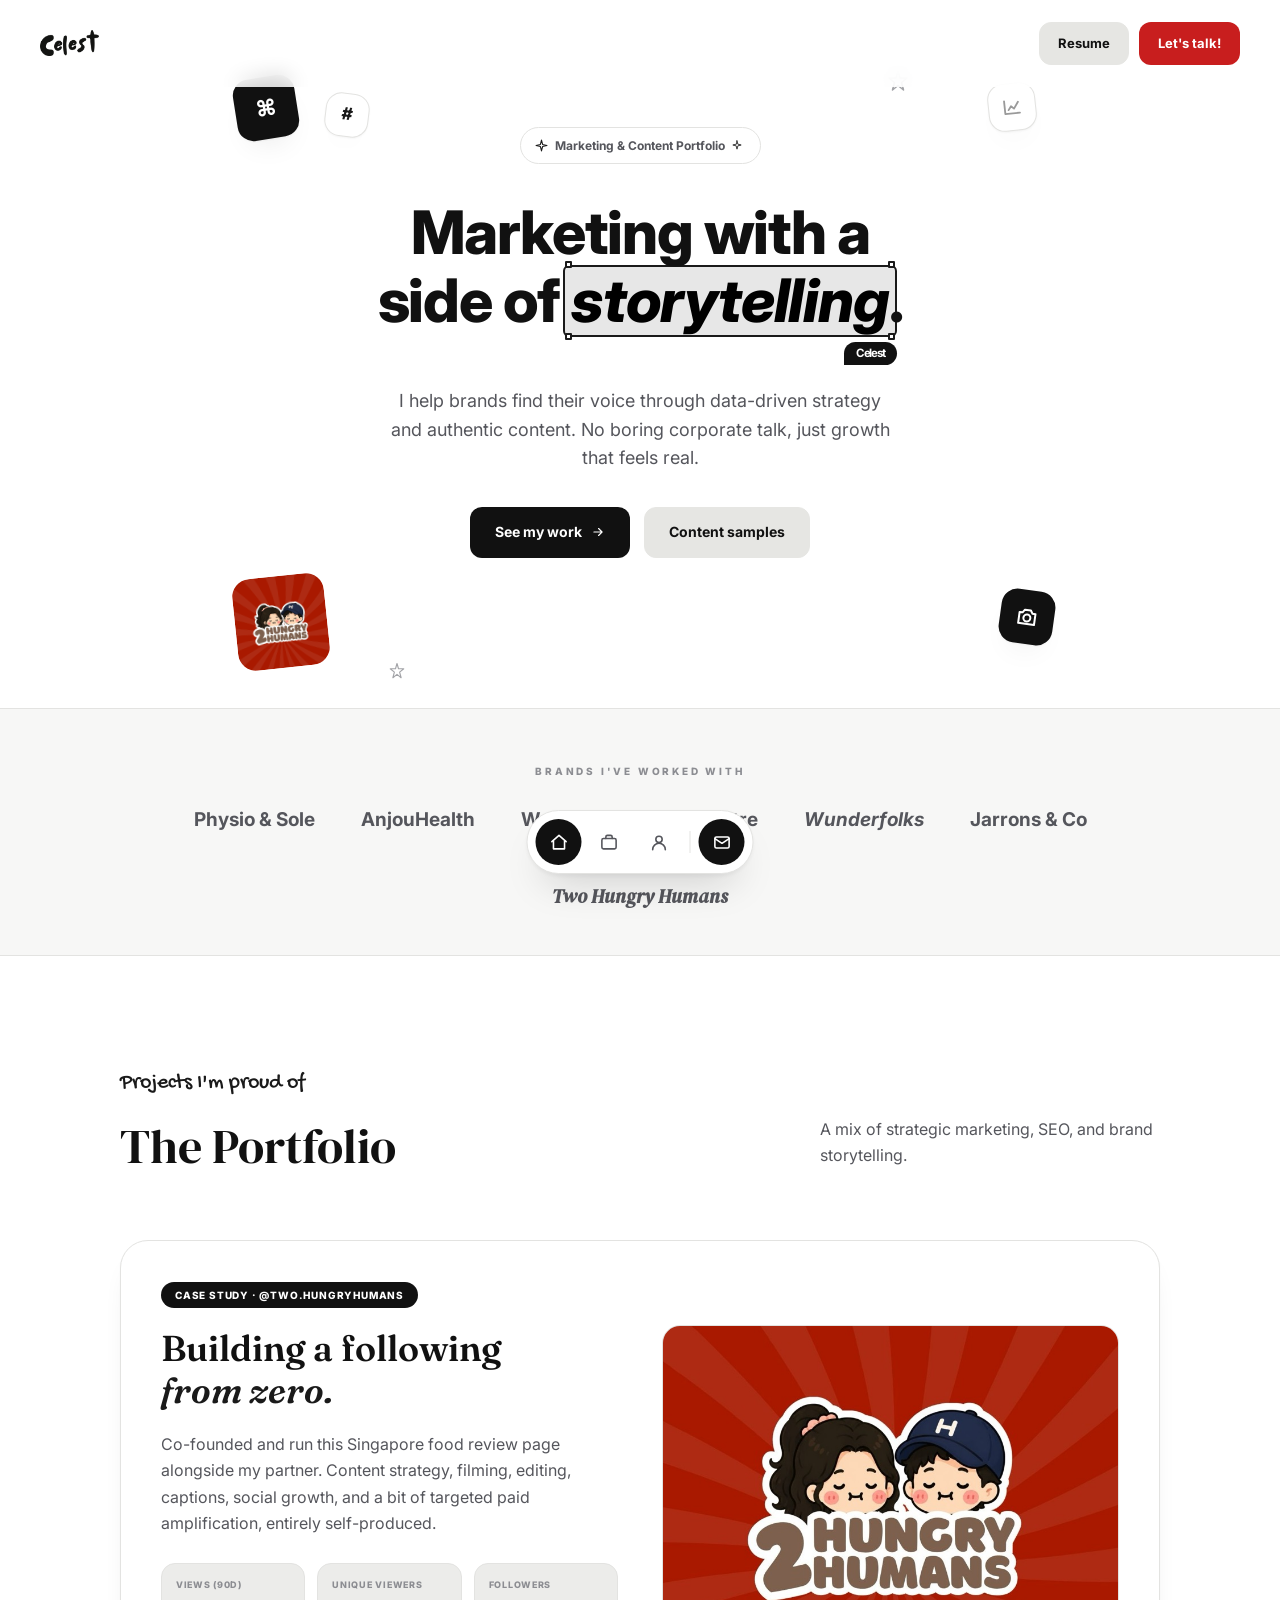
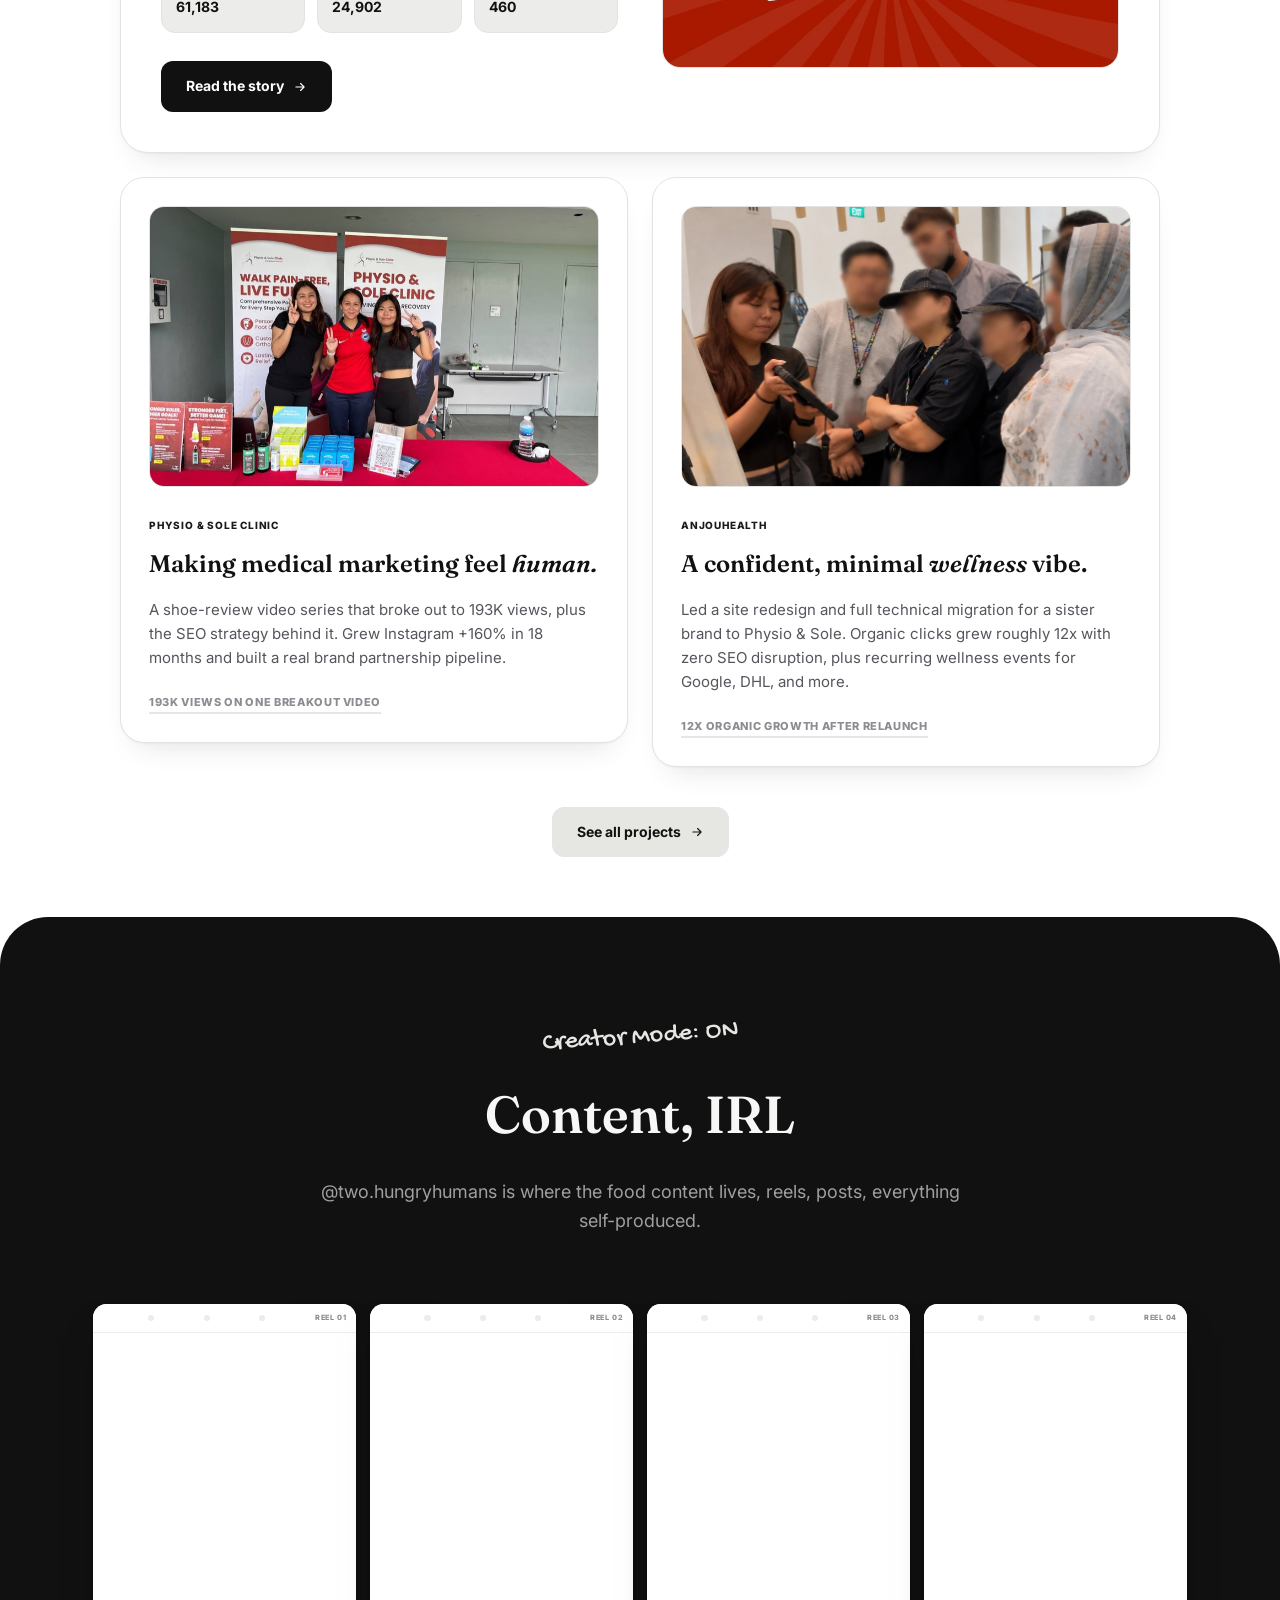
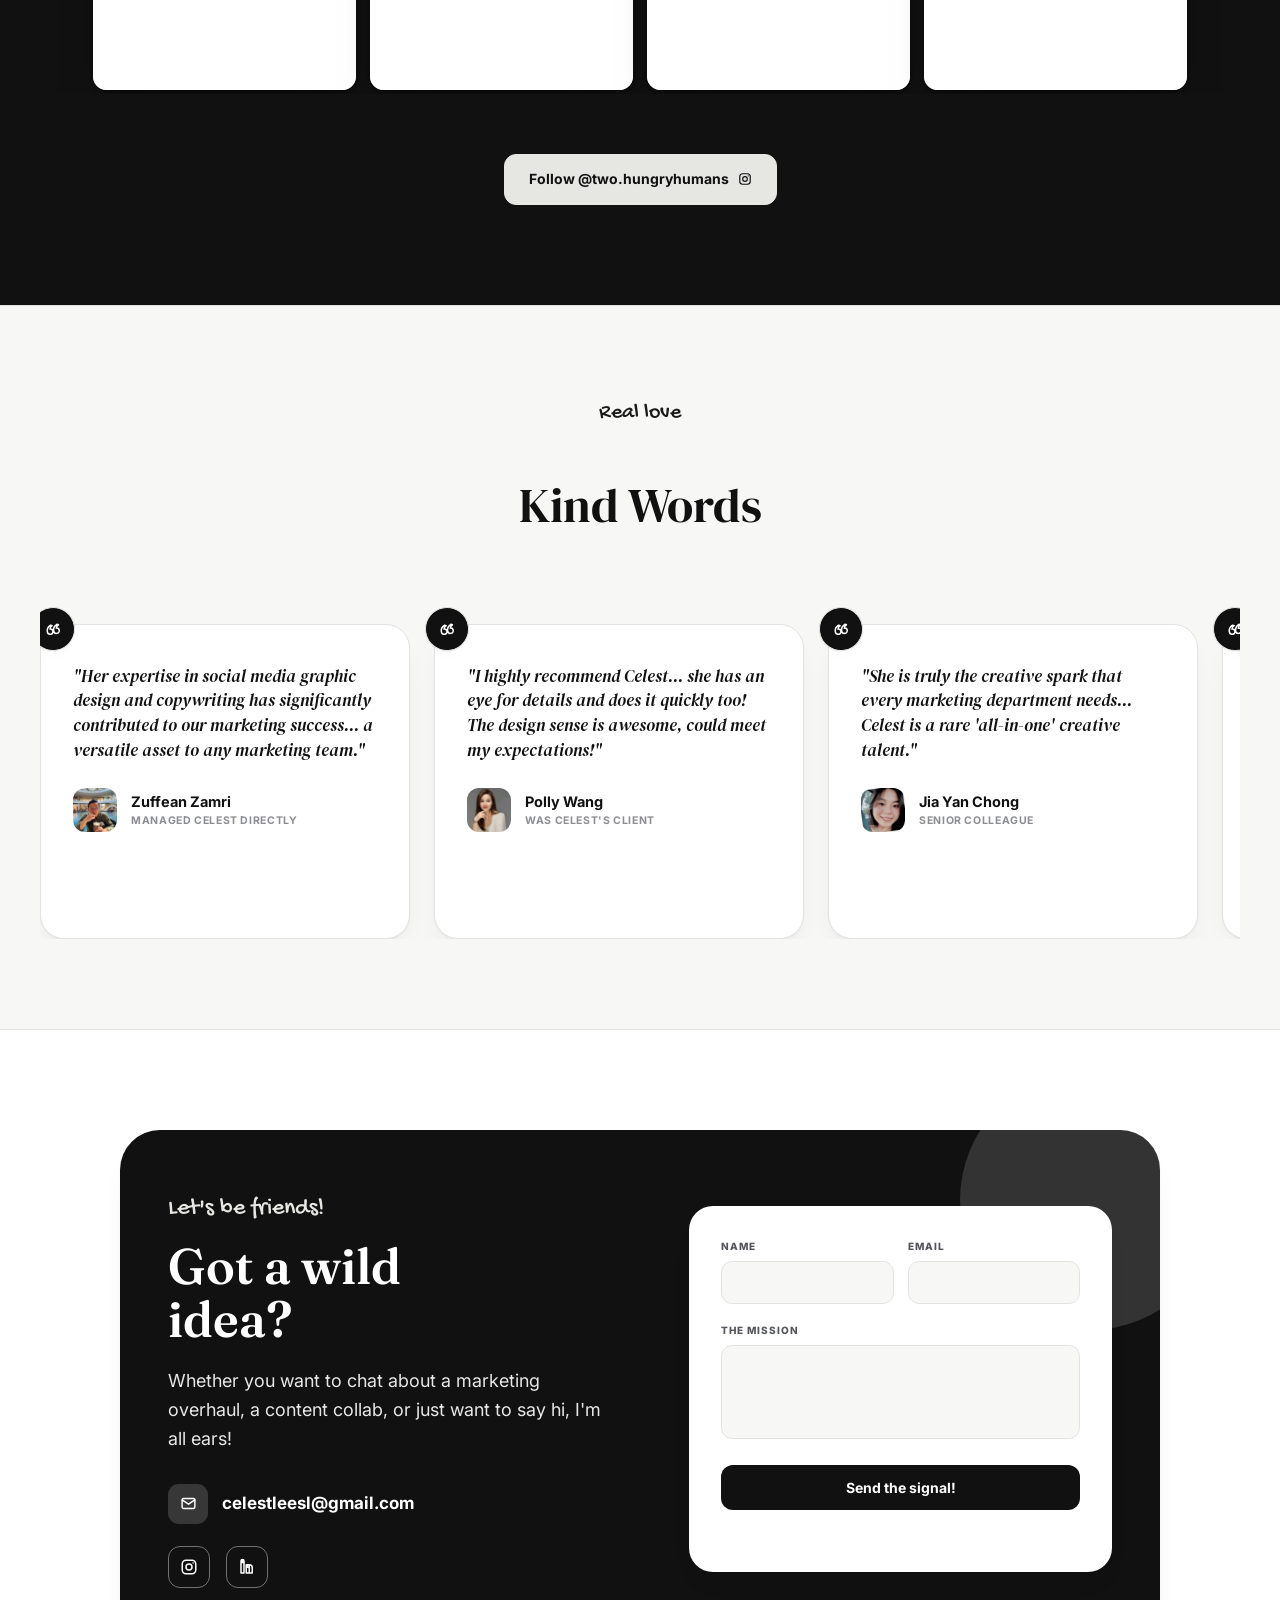
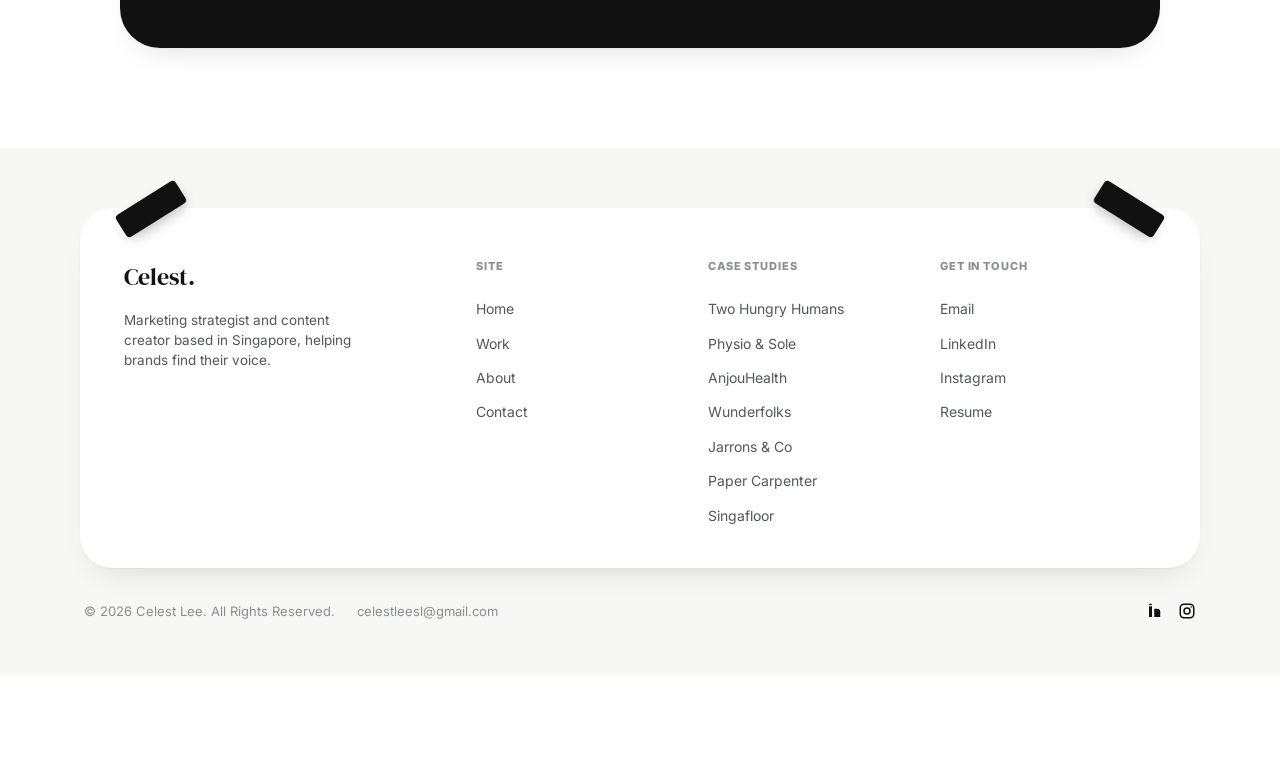
==== dock-draft.html @ 4a0e7757 "Fill out About page: Jarrons & Co + education in the Journey timeline - Added the missing Jarrons & " ====
<!doctype html>
<html lang="en">
<head>
<meta charset="utf-8">
<meta name="viewport" content="width=device-width, initial-scale=1.0">
<title>Celest Lee, Marketing &amp; Content</title>
<meta name="description" content="Celest Lee, marketing strategist and content creator based in Singapore.">
<link rel="preconnect" href="https://fonts.googleapis.com">
<link rel="preconnect" href="https://fonts.gstatic.com" crossorigin>
<link href="https://fonts.googleapis.com/css2?family=Inter:wght@400;500;600;700;800&family=DM+Serif+Display:ital@0;1&family=Fraunces:opsz,wght@9..144,500;9..144,600&family=Gochi+Hand&display=swap" rel="stylesheet">
<style>
  :root {
    --cream: #f7f7f6;
    --paper: #ffffff;
    --card: #ececea;
    --ink: #111111;
    --muted: #55565c;
    --faint: #8c8d92;
    --line: #e3e3e1;
    --clay: #1a1a1a;
    --clay-deep: #000000;
    --sand: #e6e6e3;
    --sage: #9a9a9a;
    --shadow-color: #111111;
    --shadow-soft: 0 1px 2px rgba(17,17,17,.04), 0 16px 32px -18px rgba(17,17,17,.16);
    --shadow-soft-hover: 0 2px 4px rgba(17,17,17,.05), 0 22px 40px -18px rgba(17,17,17,.22);
  }
  * { box-sizing: border-box; }
  html { scroll-behavior: smooth; }
  body {
    margin: 0; background: var(--paper); color: var(--ink);
    font-family: "Inter", ui-sans-serif, system-ui, sans-serif;
    font-size: 16px; line-height: 1.6; -webkit-font-smoothing: antialiased; overflow-x: hidden;
  }
  h1, h2, h3, .editorial { font-family: "DM Serif Display", ui-serif, Georgia, serif; font-weight: 400; margin: 0; text-wrap: balance; }
  .hand { font-family: "Gochi Hand", cursive; }
  a { color: inherit; text-decoration: none; }
  img { max-width: 100%; display: block; }
  section { padding: 0 40px; }
  .wrap { max-width: 1040px; margin: 0 auto; }
  .wrap-wide { max-width: 1450px; }
  .page { display: none; }
  .page.active { display: block; }

  .scribble { position: relative; display: inline-block; }
  .scribble::after {
    content: ''; position: absolute; bottom: -2px; left: 0; width: 100%; height: 7px;
    background-image: url("data:image/svg+xml,%3Csvg xmlns='http://www.w3.org/2000/svg' width='100' height='8' viewBox='0 0 100 8'%3E%3Cpath d='M1 5.5C20 2 40 8 60 4.5C80 1 95 6 99 3' stroke='%23a3735c' stroke-width='2' fill='none' stroke-linecap='round'/%3E%3C/svg%3E");
    background-size: 100% 100%; z-index: -1;
  }
  @keyframes highlight-float {
    0%, 100% { transform: translateY(0) rotate(0deg); }
    50% { transform: translateY(-5px) rotate(-0.8deg); }
  }
  .highlight { position: relative; display: inline-block; color: var(--clay-deep); font-style: italic; animation: highlight-float 3.6s ease-in-out infinite; }
  @media (prefers-reduced-motion: reduce) { .highlight { animation: none; } }
  .highlight::before {
    content: ''; position: absolute; inset: -.03em -.14em; border: 2px solid var(--clay); border-radius: 6px;
    background: color-mix(in srgb, var(--clay) 10%, transparent); z-index: -1;
  }
  .highlight .handle { position: absolute; width: 7px; height: 7px; background: var(--paper); border: 2px solid var(--clay); border-radius: 1px; }
  .highlight .handle.tl { top: -5px; left: -6px; } .highlight .handle.tr { top: -5px; right: -6px; }
  .highlight .handle.bl { bottom: -5px; left: -6px; } .highlight .handle.br { bottom: -5px; right: -6px; }
  .highlight-tag {
    position: absolute; bottom: -30px; right: -8px; background: var(--ink); color: var(--paper);
    font-family: "Inter", sans-serif; font-style: normal; font-size: 11.5px; font-weight: 700;
    padding: 5px 12px; border-radius: 999px 999px 999px 3px; white-space: nowrap;
  }

  @keyframes floaty {
    0%, 100% { transform: translate(0,0) rotate(var(--r,0deg)); }
    50% { transform: translate(0,-9px) rotate(calc(var(--r,0deg) + 2deg)); }
  }
  .floaty { animation: floaty 4s ease-in-out infinite; }
  @media (prefers-reduced-motion: reduce) { .floaty, .marquee-track { animation: none !important; } }

  /* ---------- scroll reveal ---------- */
  .reveal { opacity: 0; transform: translateY(28px); transition: opacity .7s cubic-bezier(.2,.7,.3,1), transform .7s cubic-bezier(.2,.7,.3,1); }
  .reveal.visible { opacity: 1; transform: translateY(0); }
  .reveal-stagger.visible .reveal-child:nth-child(1) { transition-delay: 0s; }
  .reveal-stagger.visible .reveal-child:nth-child(2) { transition-delay: .08s; }
  .reveal-stagger.visible .reveal-child:nth-child(3) { transition-delay: .16s; }
  .reveal-stagger.visible .reveal-child:nth-child(4) { transition-delay: .24s; }
  @media (prefers-reduced-motion: reduce) { .reveal { opacity: 1; transform: none; transition: none; } }

  /* ---------- custom cursor ---------- */
  body {
    cursor: url('data:image/svg+xml;utf8,<svg xmlns="http://www.w3.org/2000/svg" width="30" height="30" viewBox="0 0 30 30"><path d="M6 3 L6 24 L11.5 19 L15 26.5 L18.5 25 L15 17.5 L22 17.5 Z" fill="%23111111" stroke="white" stroke-width="2.5" stroke-linejoin="round"/></svg>') 6 3, auto;
  }
  a, button, .interest-card, input, textarea, .dock-nav a {
    cursor: url('data:image/svg+xml;utf8,<svg xmlns="http://www.w3.org/2000/svg" width="30" height="30" viewBox="0 0 30 30"><circle cx="15" cy="15" r="7" fill="none" stroke="%23111111" stroke-width="2.5"/><circle cx="15" cy="15" r="2" fill="%23111111"/></svg>') 15 15, pointer;
  }

  .pop {
    border: 1px solid var(--line); box-shadow: var(--shadow-soft); background: var(--paper);
    transition: transform .18s ease, box-shadow .18s ease;
  }
  .pop:hover { transform: translateY(-4px); box-shadow: var(--shadow-soft-hover); }

  .btn {
    display: inline-flex; align-items: center; gap: 9px; padding: 13px 24px; border-radius: 12px;
    font-size: 14px; font-weight: 700; letter-spacing: 0; cursor: pointer;
    transition: transform .15s ease, box-shadow .15s ease, background .15s ease, border-color .15s ease;
    font-family: inherit; border: 1px solid transparent;
  }
  .btn-ink { background: var(--ink); color: var(--paper); }
  .btn-ink:hover { background: var(--clay-deep); transform: translateY(-2px); }
  .btn-sand { background: var(--sand); color: var(--ink); border-color: var(--sand); }
  .btn-sand:hover { border-color: var(--clay); transform: translateY(-2px); }
  .btn-red { background: #c81e1e; color: var(--paper); }
  .btn-red:hover { background: #9e1717; transform: translateY(-2px); }

  .icon { width: 1em; height: 1em; stroke: currentColor; fill: none; stroke-width: 2; stroke-linecap: round; stroke-linejoin: round; vertical-align: -0.15em; }

  /* ---------- topbar ---------- */
  .topbar {
    display: flex; align-items: center; justify-content: space-between; padding: 22px 40px;
    position: sticky; top: 0; z-index: 40;
    background: color-mix(in srgb, var(--paper) 82%, transparent); backdrop-filter: blur(10px);
  }
  .topbar-logo-link { display: inline-flex; align-items: center; }
  .topbar-logo img { height: 26px; width: auto; display: block; }
  .topbar-actions { display: flex; align-items: center; gap: 10px; }
  .topbar-actions .btn { padding: 10px 18px; font-size: 13px; }

  /* ---------- floating dock nav ---------- */
  .dock-nav {
    position: fixed; left: 50%; bottom: 26px; transform: translateX(-50%); z-index: 60;
    display: flex; align-items: center; gap: 4px; padding: 8px; border-radius: 999px;
    background: var(--paper); border: 1px solid var(--line); box-shadow: var(--shadow-soft-hover);
  }
  .dock-nav a {
    width: 46px; height: 46px; border-radius: 999px; display: flex; align-items: center; justify-content: center;
    color: var(--muted); transition: all .15s ease; position: relative;
  }
  .dock-nav a svg { width: 19px; height: 19px; }
  .dock-nav a:hover { background: var(--card); color: var(--ink); }
  .dock-nav a.current { background: var(--ink); color: var(--paper); }
  .dock-nav .dock-sep { width: 1px; height: 22px; background: var(--line); margin: 0 4px; flex: none; }
  .dock-msg { border-radius: 999px !important; }
  body { padding-bottom: 96px; }

  @media (max-width: 620px) {
    .topbar { padding: 18px 20px; }
    .dock-nav { bottom: 16px; padding: 6px; }
    .dock-nav a { width: 42px; height: 42px; }
  }

  /* ---------- hero ---------- */
  .hero { padding: 40px 40px 150px; max-width: 900px; margin: 0 auto; position: relative; overflow: visible; text-align: center; }
  .sticker { position: absolute; pointer-events: none; }
  .sticker-tile {
    width: 62px; height: 62px; border-radius: 16px; display: flex; align-items: center; justify-content: center;
    font-family: "Inter", sans-serif; font-weight: 800; font-size: 22px; box-shadow: var(--shadow-soft);
  }
  .sticker-cmd { top: -10px; left: 5%; background: var(--ink); color: var(--paper); transform: rotate(-9deg); }
  .sticker-hash { top: 6px; left: 15%; width: 44px; height: 44px; background: var(--paper); border: 1px solid var(--line); color: var(--clay); font-size: 17px; transform: rotate(7deg); }
  .sticker-mascot { bottom: 40px; left: 5%; width: 92px; transform: rotate(-6deg); filter: drop-shadow(var(--shadow-soft)); }
  .sticker-star { color: var(--faint); opacity: .8; }
  .sticker-star-1 { top: -18px; right: 20%; width: 24px; }
  .sticker-star-2 { bottom: 28px; left: 22%; width: 18px; }
  .sticker-camera { bottom: 64px; right: 4%; width: 54px; height: 54px; background: var(--ink); color: var(--paper); transform: rotate(8deg); }
  .sticker-chart { top: -4px; right: 6%; width: 48px; height: 48px; background: var(--paper); border: 1px solid var(--line); color: var(--sage); transform: rotate(-6deg); }
  @media (max-width: 760px) { .sticker { display: none; } }

  .hero-tag {
    display: inline-flex; align-items: center; gap: 7px; font-size: 12px; font-weight: 700;
    color: var(--muted); border: 1px solid var(--line); background: var(--paper);
    border-radius: 999px; padding: 8px 18px 8px 14px; margin: 0 0 34px; position: relative;
  }
  .hero-tag .spark { color: var(--clay); }
  .hero h1 {
    font-family: "Inter", sans-serif; font-weight: 800; letter-spacing: -0.02em;
    font-size: clamp(36px, 5.6vw, 60px); line-height: 1.14; max-width: 15ch; margin: 0 auto 52px;
  }
  .hero-sub { font-size: 18px; color: var(--muted); max-width: 46ch; margin: 0 auto 34px; }
  .hero-cta { display: flex; gap: 14px; flex-wrap: wrap; justify-content: center; }

  /* ---------- brand band ---------- */
  .brands { padding: 44px 40px; border-top: 1px solid var(--line); border-bottom: 1px solid var(--line); background: var(--cream); }
  .brands-label { text-align: center; font-size: 10px; font-weight: 800; letter-spacing: .28em; text-transform: uppercase; color: var(--faint); margin-bottom: 26px; }
  .brands-row { display: flex; flex-wrap: wrap; justify-content: center; gap: 46px; font-size: 19px; font-weight: 700; color: var(--muted); }

  /* ---------- section headers ---------- */
  .sec-head { display: flex; justify-content: space-between; align-items: flex-end; gap: 30px; flex-wrap: wrap; margin-bottom: 56px; }
  .sec-head.center { justify-content: center; text-align: center; flex-direction: column; align-items: center; }
  .sec-eyebrow { color: var(--clay); font-size: 22px; margin-bottom: 6px; }
  .sec-title { font-size: clamp(32px, 4.4vw, 48px); }
  .sec-note { color: var(--muted); font-size: 16px; max-width: 34ch; }

  /* ---------- work ---------- */
  .work { padding-top: 100px; padding-bottom: 100px; }
  .case-grid { display: grid; grid-template-columns: repeat(2, 1fr); gap: 24px; }
  .case-grid.four { grid-template-columns: repeat(2, 1fr); }
  .case-feature { grid-column: 1 / -1; border-radius: 28px; padding: 40px; }
  .case-feature-grid { display: grid; grid-template-columns: 1fr 1fr; gap: 44px; align-items: center; }
  .case-tag { display: inline-block; padding: 5px 14px; background: var(--ink); color: var(--paper); border-radius: 999px; font-size: 10px; font-weight: 800; text-transform: uppercase; letter-spacing: .08em; margin-bottom: 20px; }
  .case-feature h3 { font-size: clamp(26px, 3.2vw, 36px); margin-bottom: 20px; line-height: 1.15; font-family: "Fraunces", serif; font-weight: 600; }
  .case-feature p { color: var(--muted); font-size: 16px; line-height: 1.65; margin-bottom: 26px; }
  .stat-row { display: grid; grid-template-columns: repeat(3,1fr); gap: 12px; margin-bottom: 28px; }
  .stat { border: 1px solid var(--line); border-radius: 14px; padding: 14px; background: var(--card); }
  .stat-label { font-size: 9px; font-weight: 800; text-transform: uppercase; letter-spacing: .08em; color: var(--faint); margin-bottom: 4px; }
  .stat-value { font-size: 14px; font-weight: 700; }
  .case-media {
    aspect-ratio: 4/3; border-radius: 18px; border: 1px solid var(--line); overflow: hidden;
    display: flex; align-items: center; justify-content: center; text-align: center;
  }
  .case-media img { width: 100%; height: 100%; object-fit: cover; }
  .case-media.tinted { padding: 20px; background: linear-gradient(135deg, #2a2a2a, #050505); }
  .case-media.tinted span { color: rgba(255,255,255,.92); font-family: "DM Serif Display", serif; font-style: italic; font-size: 26px; }
  .case-card { border-radius: 24px; padding: 28px; }
  .case-media-sm { aspect-ratio: 16/10; border-radius: 15px; border: 1px solid var(--line); overflow: hidden; margin-bottom: 24px; display: flex; align-items: center; justify-content: center; text-align: center; }
  .case-media-sm img { width: 100%; height: 100%; object-fit: cover; }
  .case-media-sm.tinted { padding: 16px; }
  .case-media-sm.tinted span { color: rgba(255,255,255,.92); font-family: "DM Serif Display", serif; font-style: italic; font-size: 21px; }
  .m-sage { background: linear-gradient(135deg, #6b6c6e, #3a3a3c); }
  .m-sand { background: linear-gradient(135deg, #2a2a2a, #050505); }
  .case-card .case-tag { background: none; color: var(--clay); border: none; padding: 0; margin-bottom: 12px; }
  .case-card h3 { font-size: 24px; margin-bottom: 14px; font-family: "Fraunces", serif; font-weight: 600; }
  .case-card p { color: var(--muted); font-size: 15px; line-height: 1.6; margin-bottom: 18px; }
  .case-status { font-size: 11px; font-weight: 800; text-transform: uppercase; letter-spacing: .06em; color: var(--faint); border-bottom: 2px solid var(--sand); padding-bottom: 3px; }
  .case-card-link { display: block; }
  @media (max-width: 860px) { .case-grid, .case-grid.four, .case-feature-grid { grid-template-columns: 1fr; } .case-media { order: -1; } }

  /* ---------- case detail page ---------- */
  .case-detail { padding-top: 56px; padding-bottom: 60px; }
  .back-link { display: inline-flex; align-items: center; gap: 8px; font-size: 12px; font-weight: 800; text-transform: uppercase; letter-spacing: .08em; color: var(--muted); margin-bottom: 36px; }
  .back-link:hover { color: var(--clay); }
  .case-detail-hero { aspect-ratio: 21/9; border-radius: 24px; border: 1px solid var(--line); overflow: hidden; margin-bottom: 40px; box-shadow: var(--shadow-soft); }
  .case-detail-hero img { width: 100%; height: 100%; object-fit: cover; }
  .case-detail-hero.tinted { display: flex; align-items: center; justify-content: center; }
  .case-detail-hero.tinted span { color: rgba(255,255,255,.92); font-family: "DM Serif Display", serif; font-style: italic; font-size: 34px; }
  .case-detail h1 { font-family: "Fraunces", serif; font-weight: 600; font-size: clamp(30px, 4.6vw, 46px); margin-bottom: 0; max-width: 20ch; }
  .case-meta-row { display: flex; align-items: center; gap: 14px; flex-wrap: wrap; margin-bottom: 18px; }
  .case-status-pill {
    display: inline-flex; align-items: center; gap: 6px; font-size: 10.5px; font-weight: 800; text-transform: uppercase;
    letter-spacing: .06em; color: var(--faint); border: 1px solid var(--line); border-radius: 999px; padding: 5px 12px 5px 10px;
  }
  .case-status-pill .dot { width: 6px; height: 6px; border-radius: 50%; background: var(--faint); flex: none; }
  .case-status-pill.live .dot { background: #4caf6a; }
  .case-detail-layout { display: grid; grid-template-columns: 1fr 260px; gap: 64px; align-items: start; margin-top: 36px; }
  .case-detail-body { max-width: 68ch; color: var(--muted); font-size: 17px; line-height: 1.7; }
  .case-detail-body p { margin: 0 0 18px; }
  .case-detail-body ul { margin: 0 0 18px; padding-left: 22px; }
  .case-detail-body li { margin-bottom: 10px; }
  .case-section-title { font-family: "Fraunces", serif; font-weight: 600; color: var(--ink); font-size: clamp(19px, 2.2vw, 23px); margin: 42px 0 14px; }
  .case-section-title:first-child { margin-top: 0; }
  .case-proof-box { background: var(--card); border-radius: 20px; padding: 28px 28px 6px; margin: 8px 0 32px; }
  .case-proof-box .case-section-title { margin-top: 0; }
  .case-proof-box .stat { background: var(--paper); }
  .chart-block { margin: 22px 0 30px; }
  .chart-title { font-size: 11px; font-weight: 800; text-transform: uppercase; letter-spacing: .07em; color: var(--faint); margin-bottom: 16px; }
  .chart-bars { display: flex; flex-direction: column; gap: 13px; }
  .chart-bar-row { display: grid; grid-template-columns: 84px 1fr 48px; align-items: center; gap: 12px; }
  .chart-bar-label { font-size: 13px; font-weight: 700; color: var(--ink); }
  .chart-bar-track { height: 10px; border-radius: 999px; background: var(--card); overflow: hidden; }
  .chart-bar-fill { height: 100%; width: 0%; border-radius: 999px; background: var(--clay); transition: width 1s cubic-bezier(.2,.7,.3,1); }
  .chart-bar-fill.alt { background: var(--sage); }
  .chart-bar-value { font-size: 12.5px; font-weight: 700; color: var(--muted); text-align: right; font-variant-numeric: tabular-nums; }
  .case-sidebar { display: flex; flex-direction: column; gap: 26px; position: sticky; top: 100px; }
  .case-sidebar-block { border-top: 1px solid var(--line); padding-top: 16px; }
  .case-sidebar-label { font-size: 10px; font-weight: 800; text-transform: uppercase; letter-spacing: .08em; color: var(--faint); margin-bottom: 12px; }
  .case-sidebar-value { font-size: 14.5px; font-weight: 700; }
  .case-role-tags { display: flex; flex-wrap: wrap; gap: 8px; }
  .case-role-tag { border: 1px solid var(--line); border-radius: 999px; padding: 6px 13px; font-size: 12px; font-weight: 700; }
  .case-next {
    border-top: 1px solid var(--line); margin-top: 70px; padding-top: 34px; display: flex; align-items: center;
    justify-content: space-between; gap: 20px; flex-wrap: wrap;
  }
  .case-next-label { font-size: 11px; font-weight: 800; text-transform: uppercase; letter-spacing: .08em; color: var(--faint); margin-bottom: 8px; }
  .case-next-title { font-family: "Fraunces", serif; font-weight: 600; font-size: clamp(22px, 3vw, 30px); }
  .case-next-link { display: flex; align-items: center; gap: 18px; }
  .case-next-arrow {
    width: 48px; height: 48px; border-radius: 50%; border: 1px solid var(--line); display: flex; align-items: center;
    justify-content: center; flex: none; transition: all .15s ease;
  }
  .case-next-link:hover .case-next-arrow { background: var(--ink); color: var(--paper); border-color: var(--ink); }
  @media (max-width: 820px) { .case-detail-layout { grid-template-columns: 1fr; gap: 34px; } .case-sidebar { position: static; flex-direction: row; flex-wrap: wrap; } .case-sidebar-block { flex: 1 1 200px; } }
  .case-gallery-label { font-size: 10px; font-weight: 800; text-transform: uppercase; letter-spacing: .08em; color: var(--faint); margin: 56px 0 20px; }
  .case-gallery { display: grid; grid-template-columns: repeat(3, 1fr); gap: 16px; }
  .case-gallery-item { aspect-ratio: 1; border-radius: 16px; overflow: hidden; border: 1px solid var(--line); }
  .case-gallery-item img { width: 100%; height: 100%; object-fit: cover; transition: transform .4s ease; }
  .case-gallery-item:hover img { transform: scale(1.04); }
  @media (max-width: 620px) { .case-gallery { grid-template-columns: repeat(2, 1fr); } }

  /* ---------- editorial case-study template v2 ---------- */
  .case-meta-strip { display: grid; grid-template-columns: 1.3fr 1fr 1fr; gap: 40px; padding: 30px 0; border-top: 1px solid var(--line); border-bottom: 1px solid var(--line); margin: 44px 0 60px; }
  .case-meta-strip .case-vision-label { font-size: 10px; font-weight: 800; text-transform: uppercase; letter-spacing: .08em; color: var(--faint); margin-bottom: 10px; }
  .case-vision-text { font-size: 15px; color: var(--ink); line-height: 1.5; font-weight: 500; }
  .case-h1-v2 { font-family: "Fraunces", serif; font-weight: 500; font-size: clamp(44px, 6.6vw, 78px); line-height: 1.04; margin: 0; }
  .case-h1-v2 em { font-style: italic; color: var(--clay); font-weight: 400; display: block; }
  .case-pullquote { font-family: "Fraunces", serif; font-style: italic; font-weight: 500; font-size: clamp(21px, 2.4vw, 27px); line-height: 1.4; color: var(--ink); margin: 0 0 22px; max-width: 32ch; }

  .case-band { border-radius: 36px; padding: 60px 50px; margin: 50px 0; }
  .case-band.dark { background: var(--ink); color: var(--cream); }
  .case-band.light { background: var(--cream); }
  .case-band-eyebrow { font-size: 10.5px; font-weight: 800; text-transform: uppercase; letter-spacing: .1em; color: var(--faint); margin-bottom: 16px; }
  .case-band.dark .case-band-eyebrow { color: color-mix(in srgb, var(--cream) 55%, transparent); }
  .case-band-title { font-family: "Fraunces", serif; font-weight: 500; font-size: clamp(30px, 4vw, 44px); margin-bottom: 18px; max-width: 15ch; line-height: 1.1; }
  .case-band-body { font-size: 15.5px; line-height: 1.65; color: var(--muted); max-width: 46ch; }
  .case-band.dark .case-band-body { color: color-mix(in srgb, var(--cream) 68%, transparent); }
  .case-band-grid { display: grid; grid-template-columns: 1fr 1fr; gap: 46px; align-items: center; }
  @media (max-width: 820px) { .case-band { padding: 44px 28px; } .case-band-grid { grid-template-columns: 1fr; } }

  .case-challenge-list { display: flex; flex-direction: column; gap: 12px; }
  .case-challenge-item { display: flex; align-items: center; gap: 16px; background: rgba(255,255,255,.06); border-radius: 16px; padding: 16px 20px; }
  .case-band.light .case-challenge-item { background: var(--paper); border: 1px solid var(--line); }
  .case-challenge-num {
    width: 30px; height: 30px; border-radius: 50%; background: rgba(255,255,255,.12); display: flex; align-items: center;
    justify-content: center; font-family: "Fraunces", serif; font-style: italic; font-size: 14px; flex: none;
  }
  .case-band.light .case-challenge-num { background: var(--card); color: var(--ink); }
  .case-challenge-text { font-size: 14px; font-weight: 600; }

  .case-impact-numbers { display: flex; gap: 44px; flex-wrap: wrap; margin: 22px 0 34px; }
  .case-impact-value { font-family: "Fraunces", serif; font-weight: 600; font-size: clamp(34px, 4.6vw, 50px); line-height: 1; color: var(--ink); }
  .case-impact-label { font-size: 10.5px; font-weight: 800; text-transform: uppercase; letter-spacing: .07em; color: var(--faint); margin-top: 8px; }

  .case-pillars-grid { display: grid; grid-template-columns: repeat(3, 1fr); gap: 26px; margin-top: 8px; }
  .case-pillar { border-top: 2px solid var(--ink); padding-top: 16px; }
  .case-pillar-title { font-family: "Fraunces", serif; font-size: 19px; margin-bottom: 8px; font-weight: 500; }
  .case-pillar-desc { font-size: 14px; color: var(--muted); line-height: 1.6; margin: 0; }
  @media (max-width: 760px) { .case-pillars-grid { grid-template-columns: 1fr; } }

  .case-closing { text-align: center; padding: 70px 20px; border-top: 1px solid var(--line); margin-top: 20px; }
  .case-closing-title { font-family: "Fraunces", serif; font-style: italic; font-weight: 500; font-size: clamp(30px, 4.6vw, 46px); margin-bottom: 30px; }
  .case-closing .btn { display: inline-flex; }

  /* ---------- content band ---------- */
  .content-band { background: var(--ink); color: var(--cream); border-radius: 48px 48px 0 0; margin-top: -40px; position: relative; z-index: 2; padding-top: 100px; padding-bottom: 100px; }
  .content-band .sec-eyebrow { color: var(--sand); }
  .content-head { text-align: center; max-width: 640px; margin: 0 auto 64px; }
  .content-head h2 { font-size: clamp(34px, 5vw, 52px); font-family: "Fraunces", serif; font-weight: 600; margin-bottom: 22px; }
  .content-head p { color: color-mix(in srgb, var(--cream) 62%, transparent); font-size: 18px; }
  .reel-grid { display: flex; flex-wrap: nowrap; justify-content: center; gap: 14px; max-width: 1200px; margin: 0 auto; overflow-x: auto; padding: 4px; }
  .reel-card {
    width: 346px; flex: 0 0 346px; background: #e7e7e4; border-radius: 18px; overflow: hidden;
    box-shadow: 0 2px 4px rgba(0,0,0,.3), 0 24px 44px -20px rgba(0,0,0,.6);
    zoom: 0.76;
  }
  .reel-chrome {
    display: flex; align-items: center; gap: 6px; padding: 11px 13px; background: #ffffff; border-bottom: 1px solid #ececea;
  }
  .reel-chrome .dot { width: 8px; height: 8px; border-radius: 50%; background: #ececea; }
  .reel-chrome span {
    margin-left: auto; font-size: 9.5px; font-weight: 800; text-transform: uppercase; letter-spacing: .08em; color: #8c8d92;
  }
  @media (max-width: 860px) { .reel-grid { flex-wrap: wrap; overflow-x: visible; } .reel-card { width: 100%; max-width: 356px; flex: 0 1 356px; } }
  .reel-embed { width: 100%; min-height: 470px; background: #ffffff; padding: 10px; }
  .reel-embed iframe, .reel-embed .instagram-media { border-radius: 10px !important; margin: 0 auto !important; border: none !important; overflow: hidden; }
  .content-cta { text-align: center; margin-top: 60px; }

  /* ---------- about hero ---------- */
  .about-page { padding-top: 90px; padding-bottom: 100px; }
  .about-hero { margin-bottom: 90px; }
  .about-hero-grid { display: grid; grid-template-columns: 1.05fr .95fr; gap: 60px; align-items: center; }
  .about-hero-copy { position: relative; }
  .about-hero-arc { position: absolute; top: -34px; left: -8px; width: 60px; height: 60px; }
  .about-hero-title { font-family: "Fraunces", serif; font-weight: 700; font-size: clamp(38px, 5vw, 58px); line-height: 1.08; letter-spacing: -0.01em; margin: 0 0 22px; }
  .about-hero-title em { display: block; font-style: italic; font-weight: 500; }
  .about-hero-sub { font-size: 17px; color: var(--muted); line-height: 1.65; max-width: 44ch; margin: 0 0 26px; }
  .about-hero-tag { display: inline-flex; align-items: center; gap: 8px; font-family: "Gochi Hand", cursive; font-size: 19px; color: var(--faint); padding-bottom: 8px; border-bottom: 1px dashed var(--line); }
  .about-hero-photo-wrap { position: relative; width: 100%; max-width: 360px; margin: 0 auto; aspect-ratio: 4 / 4.7; }
  .about-hero-photo-card { position: absolute; inset: 0; border-radius: 28px; border: 1px solid var(--line); box-shadow: var(--shadow-soft); overflow: hidden; }
  .about-hero-photo-card.back { background: var(--card); transform: rotate(6deg); z-index: 1; }
  .about-hero-photo-card.front { transform: rotate(-3deg); z-index: 2; background: var(--paper); }
  .about-hero-photo-card.front img { width: 100%; height: 100%; object-fit: cover; display: block; }
  @media (max-width: 820px) {
    .about-hero-grid { grid-template-columns: 1fr; text-align: center; }
    .about-hero-copy { order: 2; }
    .about-hero-photo-wrap { order: 1; max-width: 260px; margin-bottom: 20px; }
    .about-hero-sub { margin-left: auto; margin-right: auto; }
    .about-hero-arc { display: none; }
  }

  /* ---------- timeline ---------- */
  .about-block + .about-block { margin-top: 100px; }
  .timeline { max-width: 860px; margin: 0 auto; position: relative; }
  .timeline::before { content: ''; position: absolute; left: 50%; top: 0; bottom: 0; width: 1px; background: var(--line); transform: translateX(-50%); }
  .t-row { display: grid; grid-template-columns: 1fr 1fr; gap: 50px; position: relative; padding-bottom: 56px; }
  .t-row:last-child { padding-bottom: 0; }
  .t-dot { position: absolute; left: 50%; top: 4px; width: 13px; height: 13px; border-radius: 50%; background: var(--ink); border: 3px solid var(--paper); transform: translateX(-50%); }
  .t-label { text-align: right; padding-top: 4px; }
  .t-row:nth-child(even) .t-label { order: 2; text-align: left; }
  .t-row:nth-child(even) .t-card { order: 1; }
  .t-date { font-size: 11px; font-weight: 800; text-transform: uppercase; letter-spacing: .1em; color: var(--clay); margin-bottom: 6px; }
  .t-label h3 { font-size: 22px; font-family: "Fraunces", serif; font-weight: 600; }
  .t-card { border-radius: 18px; padding: 24px; }
  .t-card h4 { font-family: "Inter", sans-serif; font-size: 16px; font-weight: 700; margin-bottom: 10px; }
  .t-card p { color: var(--muted); font-size: 14.5px; line-height: 1.6; margin: 0; }
  @media (max-width: 760px) {
    .timeline::before { left: 7px; }
    .t-row, .t-row:nth-child(even) { grid-template-columns: 1fr; gap: 12px; padding-left: 28px; }
    .t-row:nth-child(even) .t-label, .t-row:nth-child(even) .t-card { order: initial; text-align: left; }
    .t-label { text-align: left; }
    .t-dot { left: 7px; top: 4px; }
  }

  /* ---------- education ---------- */
  .edu-grid { max-width: 780px; margin: 0 auto; display: flex; flex-direction: column; gap: 16px; }
  .edu-card { border-radius: 18px; padding: 22px 26px; display: flex; gap: 20px; align-items: flex-start; }
  .edu-badge { width: 44px; height: 44px; border-radius: 12px; background: var(--sand); flex: none; display: flex; align-items: center; justify-content: center; }
  .edu-school { font-size: 16.5px; font-weight: 700; margin-bottom: 3px; }
  .edu-course { color: var(--clay); font-size: 13px; font-weight: 700; margin-bottom: 6px; }
  .edu-meta { font-size: 12.5px; color: var(--faint); font-weight: 600; text-transform: uppercase; letter-spacing: .04em; }
  .edu-desc { font-size: 14px; color: var(--muted); line-height: 1.5; margin-top: 10px; }

  /* ---------- skills ---------- */
  .skills-wrap { max-width: 780px; margin: 0 auto; display: flex; flex-direction: column; gap: 26px; }
  .skill-cat { display: flex; align-items: center; gap: 9px; font-size: 13px; font-weight: 800; text-transform: uppercase; letter-spacing: .05em; margin-bottom: 12px; }
  .skill-dot { width: 10px; height: 10px; border-radius: 50%; }
  .skill-tags { display: flex; flex-wrap: wrap; gap: 9px; }
  .skill-tag { border: 1px solid var(--line); border-radius: 999px; padding: 8px 16px; font-size: 13px; font-weight: 700; background: var(--paper); }

  /* ---------- interests ---------- */
  .interests-grid { display: grid; grid-template-columns: repeat(3, 1fr); gap: 22px; max-width: 780px; margin: 0 auto; }
  .interest-card { perspective: 1200px; aspect-ratio: 1; cursor: pointer; }
  .interest-inner { position: relative; width: 100%; height: 100%; transition: transform .5s cubic-bezier(.2,.8,.3,1); transform-style: preserve-3d; }
  .interest-card.flipped .interest-inner { transform: rotateY(180deg); }
  .interest-face { position: absolute; inset: 0; backface-visibility: hidden; border-radius: 22px; border: 1px solid var(--line); display: flex; flex-direction: column; align-items: center; justify-content: center; gap: 12px; padding: 18px; text-align: center; box-shadow: var(--shadow-soft); }
  .interest-front { background: var(--paper); }
  .interest-front .emoji { font-size: 40px; }
  .interest-front span { font-weight: 800; font-size: 14px; text-transform: uppercase; letter-spacing: .05em; }
  .interest-back { background: var(--ink); color: var(--paper); border-color: var(--ink); transform: rotateY(180deg); font-family: "DM Serif Display", serif; font-style: italic; font-size: 16px; line-height: 1.4; }
  .interests-hint { text-align: center; font-size: 12px; color: var(--faint); margin-top: 24px; font-weight: 600; text-transform: uppercase; letter-spacing: .06em; }
  .about-photo-wrap { display: flex; justify-content: center; margin: 6px 0 56px; }
  .about-photo { width: 136px; height: 136px; border-radius: 50%; overflow: hidden; border: 1px solid var(--line); box-shadow: var(--shadow-soft); }
  .about-photo img { width: 100%; height: 100%; object-fit: cover; }
  @media (max-width: 620px) { .interests-grid { grid-template-columns: 1fr; max-width: 300px; } }

  /* ---------- testimonials marquee ---------- */
  .quotes { padding-top: 90px; padding-bottom: 90px; background: var(--cream); border-top: 1px solid var(--line); border-bottom: 1px solid var(--line); }
  .marquee { overflow-x: hidden; overflow-y: visible; padding-top: 24px; }
  .marquee-track { display: flex; gap: 24px; width: max-content; animation: marquee-scroll 34s linear infinite; }
  .marquee:hover .marquee-track { animation-play-state: paused; }
  @keyframes marquee-scroll { from { transform: translateX(0); } to { transform: translateX(-50%); } }
  .quote-card { border-radius: 24px; padding: 32px; position: relative; width: 370px; flex: none; }
  .quote-badge {
    position: absolute; top: -18px; left: -10px; width: 44px; height: 44px; border-radius: 50%;
    background: var(--ink); border: 1px solid var(--line); color: var(--paper); display: flex; align-items: center; justify-content: center;
    transform: rotate(-8deg); box-shadow: var(--shadow-soft);
  }
  .quote-card p { font-family: "DM Serif Display", serif; font-style: italic; font-size: 16.5px; line-height: 1.5; margin: 8px 0 24px; }
  .quote-who { display: flex; align-items: center; gap: 14px; }
  .quote-avatar { width: 44px; height: 44px; border-radius: 12px; display: flex; align-items: center; justify-content: center; font-weight: 800; font-size: 13px; background: var(--sand); flex: none; overflow: hidden; position: relative; }
  .quote-avatar img { width: 100%; height: 100%; object-fit: cover; display: block; }
  .quote-avatar span { width: 100%; height: 100%; align-items: center; justify-content: center; }
  .quote-name { font-weight: 700; font-size: 14.5px; }
  .quote-role { font-size: 10.5px; font-weight: 700; text-transform: uppercase; letter-spacing: .06em; color: var(--faint); }

  /* ---------- contact ---------- */
  .contact { padding-top: 100px; padding-bottom: 100px; }
  .contact-panel {
    background: var(--ink); color: var(--paper); border-radius: 40px;
    padding: 60px 48px; position: relative; overflow: hidden; box-shadow: var(--shadow-soft);
  }
  .contact-blob { position: absolute; top: -60px; right: -60px; width: 260px; height: 260px; border-radius: 50%; background: color-mix(in srgb, var(--paper) 14%, transparent); }
  .contact-grid { display: grid; grid-template-columns: 1.1fr 1fr; gap: 56px; align-items: center; position: relative; }
  .contact-hand { color: var(--sand); font-size: 24px; margin-bottom: 12px; display: block; }
  .contact-grid h2 { font-family: "Fraunces", serif; font-weight: 600; font-size: clamp(32px, 4.4vw, 50px); line-height: 1.05; margin-bottom: 22px; }
  .contact-grid > div:first-child > p { font-size: 18px; color: color-mix(in srgb, var(--paper) 90%, transparent); margin-bottom: 30px; max-width: 40ch; }
  .contact-link { display: flex; align-items: center; gap: 14px; font-weight: 700; font-size: 17px; margin-bottom: 18px; }
  .contact-link .ic-box { width: 40px; height: 40px; border-radius: 11px; background: color-mix(in srgb, var(--paper) 16%, transparent); display: flex; align-items: center; justify-content: center; flex: none; }
  .contact-link:hover .ic-box { background: var(--sand); color: var(--ink); }
  .social-row { display: flex; gap: 16px; margin-top: 22px; }
  .social-row a { width: 42px; height: 42px; border-radius: 12px; border: 1px solid color-mix(in srgb, var(--paper) 40%, transparent); display: flex; align-items: center; justify-content: center; font-size: 18px; transition: transform .15s ease, background .15s ease; }
  .social-row a:hover { transform: translateY(-3px); background: color-mix(in srgb, var(--paper) 14%, transparent); }
  .contact-card { background: var(--paper); color: var(--ink); border-radius: 24px; padding: 32px; box-shadow: var(--shadow-soft); }
  .field { margin-bottom: 18px; }
  .field label { display: block; font-size: 10px; font-weight: 800; text-transform: uppercase; letter-spacing: .1em; margin-bottom: 7px; color: var(--muted); }
  .field input, .field textarea {
    width: 100%; border: 1px solid var(--line); border-radius: 11px; padding: 12px 14px; font-family: inherit; font-size: 14.5px;
    background: var(--cream); color: var(--ink); outline: none; resize: none;
  }
  .field input:focus, .field textarea:focus { background: var(--card); border-color: var(--ink); }
  .field-row { display: grid; grid-template-columns: 1fr 1fr; gap: 14px; }
  .contact-card .btn { width: 100%; justify-content: center; }
  .contact-card .btn:disabled { opacity: .7; cursor: default; }
  .form-status { margin: 12px 0 0; font-size: 13px; font-weight: 600; min-height: 18px; text-align: center; }
  .form-status.success { color: #2e7d46; }
  .form-status.error { color: #c0392b; }
  @media (max-width: 860px) { .contact-grid { grid-template-columns: 1fr; } .contact-panel { padding: 40px 26px; } }
  @media (max-width: 500px) { .field-row { grid-template-columns: 1fr; } }

  /* ---------- footer ---------- */
  .site-footer { padding: 60px 40px 40px; background: var(--cream); }
  .footer-card-wrap { max-width: 1120px; margin: 0 auto; position: relative; }
  .footer-tape {
    position: absolute; width: 70px; height: 26px; background: var(--ink); border-radius: 4px;
    box-shadow: 0 6px 14px -4px rgba(0,0,0,.3); z-index: 2;
  }
  .footer-tape.tl { top: -12px; left: 36px; transform: rotate(-32deg); }
  .footer-tape.tr { top: -12px; right: 36px; transform: rotate(32deg); }
  .footer-card {
    background: var(--paper); border-radius: 32px; padding: 50px 44px 36px; box-shadow: var(--shadow-soft);
    position: relative; z-index: 1;
  }
  .footer-grid { display: grid; grid-template-columns: 1.3fr .8fr .8fr .9fr; gap: 40px; }
  .footer-mark { font-family: "DM Serif Display", serif; font-size: 24px; margin-bottom: 10px; }
  .footer-mark .dot { color: var(--clay); }
  .footer-tag { color: var(--muted); font-size: 13.5px; line-height: 1.5; max-width: 26ch; margin-bottom: 0; }
  .footer-col-title { display: flex; align-items: center; gap: 8px; font-size: 11px; font-weight: 800; text-transform: uppercase; letter-spacing: .08em; color: var(--faint); margin-bottom: 16px; }
  .footer-soon { font-size: 9px; font-weight: 800; text-transform: uppercase; letter-spacing: .04em; color: var(--faint); background: var(--card); border-radius: 999px; padding: 2px 8px; }
  .footer-col { display: flex; flex-direction: column; gap: 2px; }
  .footer-col a { display: flex; align-items: center; gap: 8px; font-size: 14px; color: var(--muted); padding: 5px 0; }
  .footer-col a:hover { color: var(--ink); }
  .footer-bottom {
    max-width: 1120px; margin: 20px auto 0; padding: 0 4px;
    display: flex; justify-content: space-between; align-items: center; flex-wrap: wrap; gap: 14px;
  }
  .footer-legal-row { display: flex; align-items: center; gap: 22px; flex-wrap: wrap; }
  .footer-legal { font-size: 13px; color: var(--faint); }
  .footer-legal-row a { font-size: 13px; color: var(--faint); }
  .footer-legal-row a:hover { color: var(--ink); }
  .footer-social { display: flex; gap: 14px; }
  .footer-social a { color: var(--ink); display: flex; align-items: center; justify-content: center; }
  .footer-social a svg { width: 18px; height: 18px; }
  @media (max-width: 760px) { .footer-grid { grid-template-columns: 1fr 1fr; row-gap: 30px; } .footer-card { padding: 40px 26px 30px; } }
</style>
</head>
<body>

<div class="topbar">
  <a href="#home" class="topbar-logo-link">
    <img src="assets/celest-logo-web.png" alt="Celest" class="topbar-logo" style="height:26px;">
  </a>
  <div class="topbar-actions">
    <a href="assets/Celest-Lee-Resume.pdf" target="_blank" rel="noopener" class="btn btn-sand">Resume</a>
    <a href="#contact" class="btn btn-red">Let's talk!</a>
  </div>
</div>

<nav class="dock-nav" id="navLinks">
  <a href="#home" data-nav="home" aria-label="Home"><svg class="icon" viewBox="0 0 24 24"><path d="m3 11 9-8 9 8"/><path d="M5 10v10h14V10"/></svg></a>
  <a href="#work" data-nav="work" aria-label="Work"><svg class="icon" viewBox="0 0 24 24"><rect x="3" y="7" width="18" height="13" rx="2"/><path d="M8 7V5a2 2 0 0 1 2-2h4a2 2 0 0 1 2 2v2"/></svg></a>
  <a href="#about" data-nav="about" aria-label="About"><svg class="icon" viewBox="0 0 24 24"><circle cx="12" cy="8" r="4"/><path d="M4 21c0-4.4 3.6-8 8-8s8 3.6 8 8"/></svg></a>
  <span class="dock-sep"></span>
  <a href="#contact" data-nav="contact" class="dock-msg" style="background:var(--ink); color:var(--paper);" aria-label="Contact"><svg class="icon" viewBox="0 0 24 24"><rect x="3" y="5" width="18" height="14" rx="2"/><path d="m3 7 9 6 9-6"/></svg></a>
</nav>

<!-- ================= HOME ================= -->
<main class="page" data-page="home">
  <section class="hero">
    <div class="sticker sticker-tile sticker-cmd">⌘</div>
    <div class="sticker sticker-tile sticker-hash">#</div>
    <img class="sticker sticker-mascot" src="assets/thh-logo-web.jpg" alt="" style="border-radius:18px;">
    <svg class="sticker sticker-star sticker-star-1" viewBox="0 0 24 24" fill="none" stroke="currentColor" stroke-width="1.5"><path d="M12 2 L14 9 L21 9 L15.5 13.5 L17.5 21 L12 16.5 L6.5 21 L8.5 13.5 L3 9 L10 9 Z" stroke-linejoin="round"/></svg>
    <svg class="sticker sticker-star sticker-star-2" viewBox="0 0 24 24" fill="none" stroke="currentColor" stroke-width="1.5"><path d="M12 2 L14 9 L21 9 L15.5 13.5 L17.5 21 L12 16.5 L6.5 21 L8.5 13.5 L3 9 L10 9 Z" stroke-linejoin="round"/></svg>
    <div class="sticker sticker-tile sticker-camera"><svg class="icon" viewBox="0 0 24 24" style="width:24px;height:24px;"><path d="M4 8h3l2-3h6l2 3h3v11H4Z"/><circle cx="12" cy="13" r="3.5"/></svg></div>
    <div class="sticker sticker-tile sticker-chart"><svg class="icon" viewBox="0 0 24 24" style="width:22px;height:22px;"><path d="M4 19V5M4 19h16"/><path d="M8 15l3-4 3 3 5-7"/></svg></div>

    <span class="hero-tag"><svg class="icon spark" viewBox="0 0 24 24" fill="currentColor" stroke="none" style="width:13px;height:13px;"><path d="M12 2 L14 10 L22 12 L14 14 L12 22 L10 14 L2 12 L10 10 Z"/></svg>Marketing &amp; Content Portfolio<svg class="icon spark" viewBox="0 0 24 24" fill="currentColor" stroke="none" style="width:10px;height:10px;"><path d="M12 2 L14 10 L22 12 L14 14 L12 22 L10 14 L2 12 L10 10 Z"/></svg></span>
    <h1>Marketing with a side of <span class="highlight">storytelling<span class="handle tl"></span><span class="handle tr"></span><span class="handle bl"></span><span class="handle br"></span><span class="highlight-tag">Celest</span></span>.</h1>
    <p class="hero-sub">I help brands find their voice through data-driven strategy and authentic content. No boring corporate talk, just growth that feels real.</p>
    <div class="hero-cta">
      <a href="#work" class="btn btn-ink">See my work
        <svg class="icon" viewBox="0 0 24 24"><path d="M5 12h14M13 6l6 6-6 6"/></svg>
      </a>
      <a href="#home-content" class="btn btn-sand">Content samples</a>
    </div>
  </section>

  <section class="brands">
    <div class="wrap">
      <p class="brands-label">Brands I've worked with</p>
      <div class="brands-row">
        <span>Physio &amp; Sole</span>
        <span>AnjouHealth</span>
        <span>Women &amp; Children Centre</span>
        <span style="font-style:italic;">Wunderfolks</span>
        <span>Jarrons &amp; Co</span>
        <span style="font-family:'DM Serif Display',serif; font-style:italic;">Two Hungry Humans</span>
      </div>
    </div>
  </section>

  <section class="work" style="padding-top:110px;">
    <div class="wrap">
      <div class="sec-head reveal">
        <div>
          <div class="hand sec-eyebrow">Projects I'm proud of</div>
          <h2 class="sec-title">The Portfolio</h2>
        </div>
        <p class="sec-note">A mix of strategic marketing, SEO, and brand storytelling.</p>
      </div>

      <div class="case-grid">
        <article class="case-feature pop reveal">
          <div class="case-feature-grid">
            <div>
              <span class="case-tag">Case Study · @two.hungryhumans</span>
              <h3>Building a following <em style="color:var(--clay); font-style:italic;">from zero.</em></h3>
              <p>Co-founded and run this Singapore food review page alongside my partner. Content strategy, filming, editing, captions, social growth, and a bit of targeted paid amplification, entirely self-produced.</p>
              <div class="stat-row">
                <div class="stat"><div class="stat-label">Views (90d)</div><div class="stat-value">61,183</div></div>
                <div class="stat"><div class="stat-label">Unique Viewers</div><div class="stat-value">24,902</div></div>
                <div class="stat"><div class="stat-label">Followers</div><div class="stat-value">460</div></div>
              </div>
              <a href="#case-thh" class="btn btn-ink">Read the story
                <svg class="icon" viewBox="0 0 24 24"><path d="M5 12h14M13 6l6 6-6 6"/></svg>
              </a>
            </div>
            <div class="case-media"><img src="assets/thh-logo-web.jpg" alt="Two Hungry Humans logo"></div>
          </div>
        </article>

        <a href="#case-physio" class="case-card-link">
          <article class="case-card pop reveal">
            <div class="case-media-sm"><img src="assets/physio-sole-web.jpg" alt="Physio &amp; Sole Clinic team"></div>
            <div class="case-tag">Physio &amp; Sole Clinic</div>
            <h3>Making medical marketing feel <em style="font-style:italic;">human.</em></h3>
            <p>A shoe-review video series that broke out to 193K views, plus the SEO strategy behind it. Grew Instagram +160% in 18 months and built a real brand partnership pipeline.</p>
            <span class="case-status">193K views on one breakout video</span>
          </article>
        </a>

        <a href="#case-anjou" class="case-card-link">
          <article class="case-card pop reveal">
            <div class="case-media-sm"><img src="assets/anjou-web.jpg" alt="AnjouHealth event"></div>
            <div class="case-tag">AnjouHealth</div>
            <h3>A confident, minimal <em style="font-style:italic;">wellness</em> vibe.</h3>
            <p>Led a site redesign and full technical migration for a sister brand to Physio &amp; Sole. Organic clicks grew roughly 12x with zero SEO disruption, plus recurring wellness events for Google, DHL, and more.</p>
            <span class="case-status">12x organic growth after relaunch</span>
          </article>
        </a>
      </div>

      <div style="text-align:center; margin-top:40px;">
        <a href="#work" class="btn btn-sand">See all projects
          <svg class="icon" viewBox="0 0 24 24"><path d="M5 12h14M13 6l6 6-6 6"/></svg>
        </a>
      </div>
    </div>
  </section>

  <section class="content-band" id="home-content">
    <div class="wrap">
      <div class="content-head">
        <span class="hand" style="color:var(--sand); font-size:26px; display:inline-block; margin-bottom:14px; transform:rotate(-4deg);">Creator Mode: ON</span>
        <h2>Content, IRL</h2>
        <p>@two.hungryhumans is where the food content lives, reels, posts, everything self-produced.</p>
      </div>
    </div>
    <div class="wrap wrap-wide">
      <div class="reel-grid">
        <div class="reel-card reveal">
          <div class="reel-chrome"><span class="dot"></span><span class="dot"></span><span class="dot"></span><span>Reel 01</span></div>
          <div class="reel-embed">
            <blockquote class="instagram-media" data-instgrm-permalink="https://www.instagram.com/reel/DZzieARPbLc/" data-instgrm-version="14"></blockquote>
          </div>
        </div>
        <div class="reel-card reveal">
          <div class="reel-chrome"><span class="dot"></span><span class="dot"></span><span class="dot"></span><span>Reel 02</span></div>
          <div class="reel-embed">
            <blockquote class="instagram-media" data-instgrm-permalink="https://www.instagram.com/reel/DacyOQWPJxP/" data-instgrm-version="14"></blockquote>
          </div>
        </div>
        <div class="reel-card reveal">
          <div class="reel-chrome"><span class="dot"></span><span class="dot"></span><span class="dot"></span><span>Reel 03</span></div>
          <div class="reel-embed">
            <blockquote class="instagram-media" data-instgrm-permalink="https://www.instagram.com/reel/DaFz6YMva-l/" data-instgrm-version="14"></blockquote>
          </div>
        </div>
        <div class="reel-card reveal">
          <div class="reel-chrome"><span class="dot"></span><span class="dot"></span><span class="dot"></span><span>Reel 04</span></div>
          <div class="reel-embed">
            <blockquote class="instagram-media" data-instgrm-permalink="https://www.instagram.com/reel/DZ7PHLZPtw6/" data-instgrm-version="14"></blockquote>
          </div>
        </div>
      </div>
      <div class="content-cta">
        <a href="https://instagram.com/two.hungryhumans" target="_blank" rel="noopener" class="btn btn-sand">Follow @two.hungryhumans
          <svg class="icon" viewBox="0 0 24 24"><rect x="3" y="3" width="18" height="18" rx="5"/><circle cx="12" cy="12" r="4"/><circle cx="17.5" cy="6.5" r="1" fill="currentColor" stroke="none"/></svg>
        </a>
      </div>
    </div>
  </section>

  <section class="quotes">
    <div class="wrap">
      <div class="sec-head reveal center">
        <div class="hand sec-eyebrow">Real love</div>
        <h2 class="sec-title">Kind Words</h2>
      </div>
    </div>
    <div class="marquee">
      <div class="marquee-track" id="marqueeTrack"></div>
    </div>
  </section>

  <section class="contact" id="home-contact">
    <div class="wrap">
      <div class="contact-panel reveal">
        <div class="contact-blob"></div>
        <div class="contact-grid">
          <div>
            <span class="hand contact-hand">Let's be friends!</span>
            <h2>Got a wild<br>idea?</h2>
            <p>Whether you want to chat about a marketing overhaul, a content collab, or just want to say hi, I'm all ears!</p>
            <a href="mailto:celestleesl@gmail.com" class="contact-link">
              <span class="ic-box"><svg class="icon" viewBox="0 0 24 24"><rect x="3" y="5" width="18" height="14" rx="2"/><path d="m3 7 9 6 9-6"/></svg></span>
              celestleesl@gmail.com
            </a>
            <div class="social-row">
              <a href="https://instagram.com/two.hungryhumans" target="_blank" rel="noopener" aria-label="Instagram">
                <svg class="icon" viewBox="0 0 24 24"><rect x="3" y="3" width="18" height="18" rx="5"/><circle cx="12" cy="12" r="4"/><circle cx="17.5" cy="6.5" r="1" fill="currentColor" stroke="none"/></svg>
              </a>
              <a href="https://www.linkedin.com/in/celestleesl" target="_blank" rel="noopener" aria-label="LinkedIn">
                <svg class="icon" viewBox="0 0 24 24"><path d="M4 4h4v16H4zM4 4a2 2 0 1 0 4 0a2 2 0 1 0-4 0M11 9h4v11h-4zM11 13c0-2 2-4 4-4c2.5 0 4 1.5 4 4v7h-4v-6c0-1-.5-2-1.5-2S12 12 11 13Z"/></svg>
              </a>
            </div>
          </div>
          <div class="contact-card">
            <form class="contact-form" action="https://formspree.io/f/mgaewdyd" method="POST">
              <div class="field-row">
                <div class="field"><label>Name</label><input type="text" name="name" required></div>
                <div class="field"><label>Email</label><input type="email" name="email" required></div>
              </div>
              <div class="field"><label>The mission</label><textarea name="message" rows="4" required></textarea></div>
              <input type="hidden" name="_subject" value="New message from celestlee.com">
              <input type="text" name="_gotcha" style="display:none">
              <button type="submit" class="btn btn-ink">Send the signal!</button>
              <p class="form-status" aria-live="polite"></p>
            </form>
          </div>
        </div>
      </div>
    </div>
  </section>
</main>

<!-- ================= ABOUT ================= -->
<main class="page" data-page="about">
  <section class="about-page">
    <div class="wrap">
      <div class="about-hero">
        <div class="about-hero-grid">
          <div class="about-hero-copy reveal">
            <svg class="about-hero-arc" viewBox="0 0 60 60" fill="none" stroke="var(--faint)" stroke-width="1.5"><path d="M4 56C4 28 26 4 56 4" stroke-linecap="round" stroke-dasharray="2 6"/></svg>
            <h1 class="about-hero-title">Strategy with a<em>human touch.</em></h1>
            <p class="about-hero-sub">I'm Celest, a storyteller by nature and a strategist by trade. Based in Singapore, I bridge the gap between creative instinct and data-backed results.</p>
            <span class="about-hero-tag">based in sunny SG 🇸🇬</span>
          </div>
          <div class="about-hero-photo-wrap reveal">
            <div class="about-hero-photo-card back"></div>
            <div class="about-hero-photo-card front"><img src="assets/celest-new-web.jpg" alt="Celest Lee"></div>
          </div>
        </div>
      </div>

      <div class="about-block">
        <div class="sec-head reveal center" style="margin-bottom:40px;">
          <h3 style="font-size:26px;">The Journey</h3>
        </div>
        <div class="timeline">
          <div class="t-row reveal">
            <div class="t-label"><div class="t-date">2024 - Now</div><h3>Multi-Brand Marketing</h3></div>
            <div class="t-card pop">
              <h4>Marketing Executive, Physio &amp; Sole / AnjouHealth</h4>
              <p>Planning and executing content, SEO, and campaigns across two sister healthcare brands. Email, social, paid ads, and the reporting that shows what's working.</p>
            </div>
            <div class="t-dot"></div>
          </div>
          <div class="t-row reveal">
            <div class="t-label"><div class="t-date">Aug 2024 - Present</div><h3>Levelling Up</h3></div>
            <div class="t-card pop">
              <h4>BSc in Marketing (Part-Time), Singapore University of Social Sciences</h4>
              <p>Going back to formal study for the marketing theory, consumer behaviour, and analytics grounding to back up the instincts I'd already built on the job.</p>
            </div>
            <div class="t-dot"></div>
          </div>
          <div class="t-row reveal">
            <div class="t-label"><div class="t-date">Jan 2024</div><h3>Jarrons &amp; Co</h3></div>
            <div class="t-card pop">
              <h4>Freelance Social Media Marketer</h4>
              <p>A short, focused engagement: a guessing-game teaser campaign and giveaway for a brand collaboration with Baa Baa Sheepz, plus building Jarrons &amp; Co's Xiaohongshu (RED) presence from scratch.</p>
            </div>
            <div class="t-dot"></div>
          </div>
          <div class="t-row reveal">
            <div class="t-label"><div class="t-date">2022 - 2023</div><h3>Wunderfolks</h3></div>
            <div class="t-card pop">
              <h4>Marketing &amp; Graphic Designer</h4>
              <p>Built the content calendar, designed marketing collateral, and wrote copy for campaigns across web, e-commerce, and social. Learning how growth compounds when the system is right.</p>
            </div>
            <div class="t-dot"></div>
          </div>
          <div class="t-row reveal">
            <div class="t-label"><div class="t-date">Jul 2022 - Jul 2023</div><h3>Learning by Doing</h3></div>
            <div class="t-card pop">
              <h4>Diploma, Content Creation for E-Commerce (Work-Study), Nanyang Polytechnic</h4>
              <p>Split time between coursework and a real workplace at Wunderfolks, picking up video and photo production, e-commerce copywriting, and platform-specific content strategy on the job.</p>
            </div>
            <div class="t-dot"></div>
          </div>
          <div class="t-row reveal">
            <div class="t-label"><div class="t-date">2021</div><h3>First Internship</h3></div>
            <div class="t-card pop">
              <h4>Design &amp; Marketing Intern, Paper Carpenter</h4>
              <p>Mock-ups, presentation slides, and my first real taste of client work, plus workshops, photography, and video for promotional use.</p>
            </div>
            <div class="t-dot"></div>
          </div>
          <div class="t-row reveal">
            <div class="t-label"><div class="t-date">2019 - 2021</div><h3>Where It Started</h3></div>
            <div class="t-card pop">
              <h4>Diploma, Design &amp; Visual Communications, Nanyang Polytechnic</h4>
              <p>Where the fundamentals were built: typography, visual storytelling, and design principles that still shape how I approach content today.</p>
            </div>
            <div class="t-dot"></div>
          </div>
        </div>
      </div>

      <div class="about-block">
        <div class="sec-head reveal center" style="margin-bottom:40px;">
          <h3 style="font-size:26px;">Education</h3>
        </div>
        <div class="edu-grid">
          <div class="edu-card pop reveal">
            <div class="edu-badge">
              <svg class="icon" viewBox="0 0 24 24" style="width:20px;height:20px;"><path d="M22 10 12 5 2 10l10 5 10-5Z"/><path d="M6 12v5c0 1.5 2.7 3 6 3s6-1.5 6-3v-5"/></svg>
            </div>
            <div>
              <div class="edu-school">Singapore University of Social Sciences</div>
              <div class="edu-course">BSc in Marketing (Part-Time), In Progress</div>
              <div class="edu-meta">Aug 2024 – Oct 2028 · GPA 3.56</div>
              <p class="edu-desc">Marketing theory, consumer behaviour, and analytics, the formal backbone for the strategy work I already do day to day.</p>
            </div>
          </div>
          <div class="edu-card pop reveal">
            <div class="edu-badge">
              <svg class="icon" viewBox="0 0 24 24" style="width:20px;height:20px;"><path d="M22 10 12 5 2 10l10 5 10-5Z"/><path d="M6 12v5c0 1.5 2.7 3 6 3s6-1.5 6-3v-5"/></svg>
            </div>
            <div>
              <div class="edu-school">Nanyang Polytechnic</div>
              <div class="edu-course">Diploma, Content Creation for E-Commerce (Work-Study)</div>
              <div class="edu-meta">Jul 2022 – Jul 2023 · GPA 3.78/4.0</div>
              <p class="edu-desc">Video and photo production, e-commerce copywriting, and platform-specific content strategy, learned on the job through the work-study placement at Wunderfolks.</p>
            </div>
          </div>
          <div class="edu-card pop reveal">
            <div class="edu-badge">
              <svg class="icon" viewBox="0 0 24 24" style="width:20px;height:20px;"><path d="M22 10 12 5 2 10l10 5 10-5Z"/><path d="M6 12v5c0 1.5 2.7 3 6 3s6-1.5 6-3v-5"/></svg>
            </div>
            <div>
              <div class="edu-school">Nanyang Polytechnic</div>
              <div class="edu-course">Diploma, Design &amp; Visual Communications</div>
              <div class="edu-meta">2019 – 2021</div>
              <p class="edu-desc">Typography, visual storytelling, and core design principles, the foundation everything since has built on.</p>
            </div>
          </div>
        </div>
      </div>

      <div class="about-block">
        <div class="sec-head reveal center" style="margin-bottom:40px;">
          <h3 style="font-size:26px;">Skills</h3>
        </div>
        <div class="skills-wrap">
          <div>
            <div class="skill-cat"><span class="skill-dot" style="background:#3a3a3a;"></span>SEO &amp; Content</div>
            <div class="skill-tags">
              <span class="skill-tag">Keyword Research</span>
              <span class="skill-tag">On-page SEO</span>
              <span class="skill-tag">Content Strategy</span>
              <span class="skill-tag">Copywriting</span>
            </div>
          </div>
          <div>
            <div class="skill-cat"><span class="skill-dot" style="background:#1a1a1a;"></span>Analytics &amp; Reporting</div>
            <div class="skill-tags">
              <span class="skill-tag">Google Analytics 4</span>
              <span class="skill-tag">Search Console</span>
              <span class="skill-tag">Reporting</span>
            </div>
          </div>
          <div>
            <div class="skill-cat"><span class="skill-dot" style="background:#6b6b6b;"></span>Tools</div>
            <div class="skill-tags">
              <span class="skill-tag">Notion</span>
              <span class="skill-tag">Canva</span>
              <span class="skill-tag">Claude</span>
            </div>
          </div>
        </div>
      </div>

      <div class="about-block">
        <div class="sec-head reveal center" style="margin-bottom:40px;">
          <div class="hand sec-eyebrow" style="margin-bottom:0;">Off the clock</div>
          <h3 style="font-size:26px;">Things I Enjoy</h3>
        </div>
        <div class="interests-grid">
          <div class="interest-card reveal" tabindex="0" role="button" aria-label="Coffee, tap to reveal">
            <div class="interest-inner">
              <div class="interest-face interest-front"><span class="emoji">☕</span><span>Coffee</span></div>
              <div class="interest-face interest-back">Oat milk flat white, always. Best planning happens over one.</div>
            </div>
          </div>
          <div class="interest-card reveal" tabindex="0" role="button" aria-label="Travel, tap to reveal">
            <div class="interest-inner">
              <div class="interest-face interest-front"><span class="emoji">✈️</span><span>Travel</span></div>
              <div class="interest-face interest-back">Always plotting the next trip. Good food and better views.</div>
            </div>
          </div>
          <div class="interest-card reveal" tabindex="0" role="button" aria-label="Tattoos, tap to reveal">
            <div class="interest-inner">
              <div class="interest-face interest-front"><span class="emoji">🖋️</span><span>Tattoos</span></div>
              <div class="interest-face interest-back">A few and counting. Each one has its own story.</div>
            </div>
          </div>
        </div>
        <p class="interests-hint">Tap a card to flip it</p>
      </div>
    </div>
  </section>
</main>

<!-- ================= WORK ================= -->
<main class="page" data-page="work">
  <section class="work" style="padding-top:100px;">
    <div class="wrap">
      <div class="sec-head reveal">
        <div>
          <div class="hand sec-eyebrow">Projects I'm proud of</div>
          <h2 class="sec-title">The Portfolio</h2>
        </div>
        <p class="sec-note">A mix of strategic marketing, SEO, and brand storytelling.</p>
      </div>

      <div class="case-grid four">
        <a href="#case-thh" class="case-card-link">
          <article class="case-card pop reveal">
            <div class="case-media-sm"><img src="assets/thh-logo-web.jpg" alt="Two Hungry Humans logo"></div>
            <div class="case-tag">Two Hungry Humans</div>
            <h3>Building a following <em style="font-style:italic;">from zero.</em></h3>
            <p>Content, filming, and social growth for a self-produced Singapore food review page.</p>
            <span class="case-status">61.2K views in 90 days</span>
          </article>
        </a>
        <a href="#case-physio" class="case-card-link">
          <article class="case-card pop reveal">
            <div class="case-media-sm"><img src="assets/physio-sole-web.jpg" alt="Physio &amp; Sole Clinic team"></div>
            <div class="case-tag">Physio &amp; Sole Clinic</div>
            <h3>Making medical marketing feel <em style="font-style:italic;">human.</em></h3>
            <p>A shoe-review video series, SEO strategy, and brand partnerships for a Singapore physiotherapy and podiatry clinic.</p>
            <span class="case-status">193K views on one breakout video</span>
          </article>
        </a>
        <a href="#case-anjou" class="case-card-link">
          <article class="case-card pop reveal">
            <div class="case-media-sm"><img src="assets/anjou-web.jpg" alt="AnjouHealth event"></div>
            <div class="case-tag">AnjouHealth</div>
            <h3>A confident, minimal <em style="font-style:italic;">wellness</em> vibe.</h3>
            <p>Led a site redesign and full technical migration for a sister brand to Physio &amp; Sole. Organic clicks grew roughly 12x with zero SEO disruption.</p>
            <span class="case-status">12x organic growth after relaunch</span>
          </article>
        </a>
        <a href="#case-wunderfolks" class="case-card-link">
          <article class="case-card pop reveal">
            <div class="case-media-sm"><img src="assets/wunderfolks-web.jpg" alt="Wunderfolks Tampines outlet campaign"></div>
            <div class="case-tag">Wunderfolks</div>
            <h3>Turning a shop opening into a <em style="font-style:italic;">social</em> moment.</h3>
            <p>Content strategy and design for the Tampines outlet launch.</p>
            <span class="case-status">2022 - 2023</span>
          </article>
        </a>
        <a href="#case-jarrons" class="case-card-link">
          <article class="case-card pop reveal">
            <div class="case-media-sm"><img src="assets/jarrons-web.jpg" alt="Jarrons & Co warehouse sale campaign post"></div>
            <div class="case-tag">Jarrons &amp; Co</div>
            <h3>A warehouse sale that <em style="font-style:italic;">sold itself.</em></h3>
            <p>Campaign strategy and organic growth across Instagram and Xiaohongshu.</p>
            <span class="case-status">221 followers gained, +325%</span>
          </article>
        </a>
        <a href="#case-papercarpenter" class="case-card-link">
          <article class="case-card pop reveal">
            <div class="case-media-sm"><img src="assets/papercarpenter-web.jpg" alt="Paper Carpenter Instagram takeover"></div>
            <div class="case-tag">Paper Carpenter</div>
            <h3>A cardboard studio <em style="font-style:italic;">through an intern's eyes.</em></h3>
            <p>An Instagram Stories takeover showcasing the studio and its kids' workshops.</p>
            <span class="case-status">Internship project</span>
          </article>
        </a>
        <a href="#case-singafloor" class="case-card-link">
          <article class="case-card pop reveal">
            <div class="case-media-sm"><img src="assets/singafloor-web.jpg" alt="Singafloor Instagram post"></div>
            <div class="case-tag">Singafloor</div>
            <h3>Flooring content people <em style="font-style:italic;">actually stop for.</em></h3>
            <p>Social content strategy and name card design for a flooring &amp; interiors brand.</p>
            <span class="case-status">2023</span>
          </article>
        </a>
      </div>
    </div>
  </section>
</main>

<!-- ================= CONTACT ================= -->
<main class="page" data-page="contact">
  <section class="contact" style="padding-top:100px;">
    <div class="wrap">
      <div class="sec-head reveal center" style="margin-bottom:40px;">
        <div class="hand sec-eyebrow">Say hello</div>
        <h2 class="sec-title">Get In Touch</h2>
      </div>
      <div class="contact-panel reveal">
        <div class="contact-blob"></div>
        <div class="contact-grid">
          <div>
            <span class="hand contact-hand">Let's be friends!</span>
            <h2>Got a wild<br>idea?</h2>
            <p>Whether you want to chat about a marketing overhaul, a content collab, or just want to say hi, I'm all ears!</p>
            <a href="mailto:celestleesl@gmail.com" class="contact-link">
              <span class="ic-box"><svg class="icon" viewBox="0 0 24 24"><rect x="3" y="5" width="18" height="14" rx="2"/><path d="m3 7 9 6 9-6"/></svg></span>
              celestleesl@gmail.com
            </a>
            <div class="social-row">
              <a href="https://instagram.com/two.hungryhumans" target="_blank" rel="noopener" aria-label="Instagram">
                <svg class="icon" viewBox="0 0 24 24"><rect x="3" y="3" width="18" height="18" rx="5"/><circle cx="12" cy="12" r="4"/><circle cx="17.5" cy="6.5" r="1" fill="currentColor" stroke="none"/></svg>
              </a>
              <a href="https://www.linkedin.com/in/celestleesl" target="_blank" rel="noopener" aria-label="LinkedIn">
                <svg class="icon" viewBox="0 0 24 24"><path d="M4 4h4v16H4zM4 4a2 2 0 1 0 4 0a2 2 0 1 0-4 0M11 9h4v11h-4zM11 13c0-2 2-4 4-4c2.5 0 4 1.5 4 4v7h-4v-6c0-1-.5-2-1.5-2S12 12 11 13Z"/></svg>
              </a>
            </div>
          </div>
          <div class="contact-card">
            <form class="contact-form" action="https://formspree.io/f/mgaewdyd" method="POST">
              <div class="field-row">
                <div class="field"><label>Name</label><input type="text" name="name" required></div>
                <div class="field"><label>Email</label><input type="email" name="email" required></div>
              </div>
              <div class="field"><label>The mission</label><textarea name="message" rows="4" required></textarea></div>
              <input type="hidden" name="_subject" value="New message from celestlee.com">
              <input type="text" name="_gotcha" style="display:none">
              <button type="submit" class="btn btn-ink">Send the signal!</button>
              <p class="form-status" aria-live="polite"></p>
            </form>
          </div>
        </div>
      </div>
    </div>
  </section>
</main>

<!-- ================= CASE DETAIL: TWO HUNGRY HUMANS ================= -->
<main class="page" data-page="case-thh">
  <section class="case-detail">
    <div class="wrap">
      <a href="#work" class="back-link"><svg class="icon" viewBox="0 0 24 24"><path d="M19 12H5M11 18l-6-6 6-6"/></svg>Back to work</a>
      <div class="case-detail-hero reveal"><img src="assets/thh-logo-web.jpg" alt="Two Hungry Humans logo"></div>
      <div class="case-meta-row">
        <span class="case-tag" style="margin-bottom:0;">Case Study · @two.hungryhumans</span>
        <span class="case-status-pill live"><span class="dot"></span>Ongoing since 2024</span>
      </div>
      <h1 class="case-h1-v2">Building a following<em>from zero.</em></h1>

      <div class="case-meta-strip reveal">
        <div>
          <div class="case-vision-label">The Vision</div>
          <p class="case-vision-text">A self-funded food page turned into a real testbed for growth marketing, no client budget, no existing audience, just consistent execution.</p>
        </div>
        <div>
          <div class="case-vision-label">Role</div>
          <div class="case-sidebar-value">Co-Founder &amp; Content Lead</div>
        </div>
        <div>
          <div class="case-vision-label">Duration</div>
          <div class="case-sidebar-value">Jan 2024 - Present</div>
        </div>
      </div>

      <div class="case-detail-body reveal">
        <p class="case-pullquote">"I started Two Hungry Humans as a passion project, and it became a real testbed for everything I know about marketing."</p>
        <p>A food review page covering Singapore and Johor Bahru. No brief, no fixed budget, just me figuring it out: content strategy, platform growth, community building, and eventually a bit of paid amplification, all without the safety net of an existing audience or client budget behind me.</p>
      </div>

      <div class="case-band dark reveal">
        <div class="case-band-eyebrow">The Challenge</div>
        <div class="case-band-title">Growing an account from absolutely nothing.</div>
        <p class="case-band-body">Two things made early growth genuinely hard: figuring out what actually resonated, and building a system to keep producing without burning out. The ideas were never the bottleneck, getting from "good idea" to "posted" reliably was.</p>
        <div class="case-challenge-list" style="margin-top:30px; max-width:520px;">
          <div class="case-challenge-item"><span class="case-challenge-num">1</span><span class="case-challenge-text">Finding the right format, hook, and pacing with zero starting audience</span></div>
          <div class="case-challenge-item"><span class="case-challenge-num">2</span><span class="case-challenge-text">Producing consistently, solo, without burning out on filming and editing</span></div>
          <div class="case-challenge-item"><span class="case-challenge-num">3</span><span class="case-challenge-text">Turning "good idea" into "posted" reliably, week after week</span></div>
        </div>
      </div>

      <div class="case-detail-body reveal">
        <div class="case-section-title" style="margin-top:0;">What I did</div>
        <div class="case-pillars-grid">
          <div class="case-pillar">
            <div class="case-pillar-title">Repeatable Workflow</div>
            <p class="case-pillar-desc">Batched filming, a standardized editing style, and a templated caption structure, so I wasn't reinventing the process every time.</p>
          </div>
          <div class="case-pillar">
            <div class="case-pillar-title">Tight Niche Focus</div>
            <p class="case-pillar-desc">Singapore and JB food specifically, instead of trying to be a generic food page competing with everyone.</p>
          </div>
          <div class="case-pillar">
            <div class="case-pillar-title">Format Iteration</div>
            <p class="case-pillar-desc">Refining hooks and pacing across Instagram and TikTok based on what actually performed, not what I assumed would.</p>
          </div>
        </div>
        <p style="margin-top:26px;">I owned the entire pipeline myself: strategy, filming, editing, copywriting, posting, replying to comments, and eventually managing a small ad budget, kept organic as the core strategy, but tested a small paid boost on one post to see what reach potential it could unlock.</p>
      </div>

      <div class="case-band light reveal">
        <div class="case-band-eyebrow">Data &amp; Impact</div>
        <div class="case-band-title">Growth that started from zero.</div>
        <p class="case-band-body">In roughly 3 months, reaching 24,902 unique viewers, 80.5% of whom weren't even following the page yet, which tells me the content itself was doing the work of pulling in new people, not just re-serving existing followers.</p>
        <div class="case-impact-numbers">
          <div><div class="case-impact-value">61,183</div><div class="case-impact-label">Views (90 days)</div></div>
          <div><div class="case-impact-value">460</div><div class="case-impact-label">Followers</div></div>
          <div><div class="case-impact-value">2,296</div><div class="case-impact-label">Interactions</div></div>
        </div>
        <div class="chart-block reveal" style="margin-bottom:0;">
          <div class="chart-title">Views by Format</div>
          <div class="chart-bars">
            <div class="chart-bar-row"><div class="chart-bar-label">Reels</div><div class="chart-bar-track"><div class="chart-bar-fill" data-value="46.8"></div></div><div class="chart-bar-value">46.8%</div></div>
            <div class="chart-bar-row"><div class="chart-bar-label">Stories</div><div class="chart-bar-track"><div class="chart-bar-fill" data-value="44.4"></div></div><div class="chart-bar-value">44.4%</div></div>
            <div class="chart-bar-row"><div class="chart-bar-label">Posts</div><div class="chart-bar-track"><div class="chart-bar-fill" data-value="8.8"></div></div><div class="chart-bar-value">8.8%</div></div>
          </div>
        </div>
      </div>

      <div class="case-detail-body reveal">
        <div class="chart-block reveal">
          <div class="chart-title">Static Posts: Share of Views vs. Share of Interactions</div>
          <div class="chart-bars">
            <div class="chart-bar-row"><div class="chart-bar-label">Views</div><div class="chart-bar-track"><div class="chart-bar-fill" data-value="8.8"></div></div><div class="chart-bar-value">8.8%</div></div>
            <div class="chart-bar-row"><div class="chart-bar-label">Interactions</div><div class="chart-bar-track"><div class="chart-bar-fill alt" data-value="53.3"></div></div><div class="chart-bar-value">53.3%</div></div>
          </div>
        </div>
        <p>Static posts punch above their weight on interactions, which tells me people engage differently depending on format, something I want to lean into more deliberately. My top-performing post organically was a June 23rd piece that hit 15.6K views and 269 interactions on its own, no paid support. Four of my next best posts (13–9.3K, 5.9K, 2.9K, 2K views) came from a mix of formats, a good sign the page isn't a one-hit wonder.</p>

        <div class="case-proof-box reveal">
          <div class="case-section-title">Proof point: testing paid amplification</div>
          <p style="color:var(--muted); margin-bottom:20px;">Separately, I ran one small paid test on my "I started a food blog: send help" reel: SGD 17.92 over 6 days. It drove 12,571 of that post's 16,027 total views, 8,587 reach, and 450 profile visits, at just $0.04 per profile visit. It also surfaced a useful audience insight I didn't expect: 95.5% of the paid reach was in Johor Bahru versus only 4.5% in Singapore, which is now shaping how I think about targeting JB content going forward.</p>
          <div class="chart-block">
            <div class="chart-title">Organic vs. Paid Views on This Reel</div>
            <div class="chart-bars">
              <div class="chart-bar-row"><div class="chart-bar-label">Organic</div><div class="chart-bar-track"><div class="chart-bar-fill" data-value="21.6"></div></div><div class="chart-bar-value">3,456</div></div>
              <div class="chart-bar-row"><div class="chart-bar-label">Paid</div><div class="chart-bar-track"><div class="chart-bar-fill alt" data-value="78.4"></div></div><div class="chart-bar-value">12,571</div></div>
            </div>
          </div>
          <div class="stat-row">
            <div class="stat"><div class="stat-label">Ad Spend</div><div class="stat-value">SGD 17.92</div></div>
            <div class="stat"><div class="stat-label">Views from Paid</div><div class="stat-value">12,571</div></div>
            <div class="stat"><div class="stat-label">Reach</div><div class="stat-value">8,587</div></div>
            <div class="stat"><div class="stat-label">Profile Visits</div><div class="stat-value">450</div></div>
            <div class="stat"><div class="stat-label">Cost / Profile Visit</div><div class="stat-value">$0.04</div></div>
            <div class="stat"><div class="stat-label">Audience in JB</div><div class="stat-value">95.5%</div></div>
          </div>
          <div class="chart-block" style="margin-bottom:6px;">
            <div class="chart-title">Paid Reach by Location</div>
            <div class="chart-bars">
              <div class="chart-bar-row"><div class="chart-bar-label">Johor Bahru</div><div class="chart-bar-track"><div class="chart-bar-fill" data-value="95.5"></div></div><div class="chart-bar-value">95.5%</div></div>
              <div class="chart-bar-row"><div class="chart-bar-label">Singapore</div><div class="chart-bar-track"><div class="chart-bar-fill alt" data-value="4.5"></div></div><div class="chart-bar-value">4.5%</div></div>
            </div>
          </div>
        </div>

        <p>That traction has already turned into paid brand work: a sponsored review for Oni Kimbap at Clarke Quay Central, posted as <a href="https://www.instagram.com/p/DdRMFnvv8NT/" target="_blank" rel="noopener" style="text-decoration:underline;">a Reel on Instagram</a> and <a href="https://www.tiktok.com/@twohungryhumans/video/7685376159089036562" target="_blank" rel="noopener" style="text-decoration:underline;">a video on TikTok</a>, with more media drop and collab offers coming in since.</p>

        <div class="case-section-title">What I'd do differently</div>
        <p>My posting cadence still isn't as consistent as I'd like, so building a stricter content calendar is next on my list. I've also been going a lot on gut feel about what works. I want to get more rigorous about tracking performance data so decisions are backed by numbers, not just instinct. I'm also aware I lean heavily on one content format, so I want to test more variety (carousels, stories, behind-the-scenes) instead of defaulting to reels.</p>
        <p>On a personal note, I'm working on getting more comfortable being on camera. It's something I actively want to do more of, and I think leaning into it will unlock a level of content (and connection with the audience) that scripted or edited posts can't fully replace.</p>

        <div class="case-section-title">Why it matters</div>
        <p>This project shows I can grow a brand from near zero to over 60K views and inbound brand interest in about 3 months, using organic-first strategy, niche positioning, and small, targeted paid tests to actually learn something about the audience rather than just buy numbers. It's the same discipline (content strategy, performance analysis, efficient spend) that I bring to client work at Physio &amp; Sole, AnjouHealth, and beyond.</p>
      </div>

      <div class="case-gallery-label">On the Grid</div>
      <div class="case-gallery">
        <a class="case-gallery-item reveal" href="https://instagram.com/two.hungryhumans" target="_blank" rel="noopener"><img src="assets/thh-gallery-1.jpg" alt="Two Hungry Humans Instagram food post"></a>
        <a class="case-gallery-item reveal" href="https://instagram.com/two.hungryhumans" target="_blank" rel="noopener"><img src="assets/thh-gallery-2.jpg" alt="Two Hungry Humans Instagram food post"></a>
        <a class="case-gallery-item reveal" href="https://instagram.com/two.hungryhumans" target="_blank" rel="noopener"><img src="assets/thh-gallery-3.jpg" alt="Two Hungry Humans Instagram food post"></a>
        <a class="case-gallery-item reveal" href="https://instagram.com/two.hungryhumans" target="_blank" rel="noopener"><img src="assets/thh-gallery-4.jpg" alt="Two Hungry Humans Instagram food post"></a>
        <a class="case-gallery-item reveal" href="https://instagram.com/two.hungryhumans" target="_blank" rel="noopener"><img src="assets/thh-gallery-5.jpg" alt="Two Hungry Humans Instagram food post"></a>
        <a class="case-gallery-item reveal" href="https://instagram.com/two.hungryhumans" target="_blank" rel="noopener"><img src="assets/thh-gallery-6.jpg" alt="Two Hungry Humans Instagram food post"></a>
      </div>

      <div class="case-closing reveal">
        <div class="case-closing-title">Experience the journey live.</div>
        <a href="https://instagram.com/two.hungryhumans" target="_blank" rel="noopener" class="btn btn-ink">Visit @two.hungryhumans
          <svg class="icon" viewBox="0 0 24 24"><path d="M5 12h14M13 6l6 6-6 6"/></svg>
        </a>
      </div>

      <div class="case-next">
        <div>
          <div class="case-next-label">Next case study</div>
          <div class="case-next-title">Physio &amp; Sole Clinic</div>
        </div>
        <a href="#case-physio" class="case-next-link" aria-label="View Physio & Sole Clinic case study">
          <span class="case-next-arrow"><svg class="icon" viewBox="0 0 24 24"><path d="M5 12h14M13 6l6 6-6 6"/></svg></span>
        </a>
      </div>
    </div>
  </section>
</main>

<!-- ================= CASE DETAIL: PHYSIO & SOLE ================= -->
<main class="page" data-page="case-physio">
  <section class="case-detail">
    <div class="wrap">
      <a href="#work" class="back-link"><svg class="icon" viewBox="0 0 24 24"><path d="M19 12H5M11 18l-6-6 6-6"/></svg>Back to work</a>
      <div class="case-detail-hero reveal"><img src="assets/physio-sole-web.jpg" alt="Physio &amp; Sole Clinic team at a roadshow"></div>
      <div class="case-meta-row">
        <span class="case-tag" style="margin-bottom:0;">Case Study · Physio &amp; Sole Clinic</span>
        <span class="case-status-pill live"><span class="dot"></span>Ongoing since 2024</span>
      </div>
      <h1 class="case-h1-v2">Making medical marketing<em>feel human.</em></h1>

      <div class="case-meta-strip reveal">
        <div>
          <div class="case-vision-label">The Vision</div>
          <p class="case-vision-text">A shoe-review video series that turns a clinic's podiatrist into a relatable, shareable voice, not a formal talking head.</p>
        </div>
        <div>
          <div class="case-vision-label">Role</div>
          <div class="case-sidebar-value">Marketing Executive</div>
        </div>
        <div>
          <div class="case-vision-label">Duration</div>
          <div class="case-sidebar-value">2024 - Present</div>
        </div>
      </div>

      <div class="case-detail-body reveal">
        <p class="case-pullquote">"Our own podiatrist, reacting to and reviewing real shoes on camera, in a fun, relatable way instead of a formal clinical tone."</p>
        <p>It started with my lady boss Fiona spotting a genuinely good, affordable school shoe at Decathlon and wanting to talk about it. That became "Hey Podiatrist, Can We Ask About Kids School Shoes? (Decathlon Edition)," which pulled 37.6K views. Around the same time she also filmed some casual clips on a Japan trip talking about shoes there, and that one hit 94K. Two solid results back to back was enough signal for the team to decide this format was worth building on properly.</p>
      </div>

      <div class="case-band dark reveal">
        <div class="case-band-eyebrow">The Challenge</div>
        <div class="case-band-title">Marketing that doesn't read as clinical.</div>
        <p class="case-band-body">Physio &amp; Sole Clinic needed its marketing to feel less like a service listing and more like something patients would actually want to engage with, especially tricky in a medical space where content can easily read as dry or overly clinical.</p>
        <div class="case-challenge-list" style="margin-top:30px; max-width:520px;">
          <div class="case-challenge-item"><span class="case-challenge-num">1</span><span class="case-challenge-text">Keeping medical credibility intact while making the tone fun and shareable</span></div>
          <div class="case-challenge-item"><span class="case-challenge-num">2</span><span class="case-challenge-text">Turning early traction into a repeatable, brand-partnership-ready format</span></div>
          <div class="case-challenge-item"><span class="case-challenge-num">3</span><span class="case-challenge-text">Tuning hooks and pacing for virality without losing the clinic's voice</span></div>
        </div>
      </div>

      <div class="case-detail-body reveal">
        <div class="case-section-title" style="margin-top:0;">What I did</div>
        <div class="case-pillars-grid">
          <div class="case-pillar">
            <div class="case-pillar-title">Format Development</div>
            <p class="case-pillar-desc">Spotted the early traction on the Decathlon and Japan videos and pitched building it into an ongoing content series.</p>
          </div>
          <div class="case-pillar">
            <div class="case-pillar-title">Brand Partnerships</div>
            <p class="case-pillar-desc">Grew the format into a real pipeline, liaising directly with Decathlon, Bata, and FitFlop to get product in for review.</p>
          </div>
          <div class="case-pillar">
            <div class="case-pillar-title">SEO &amp; Content Strategy</div>
            <p class="case-pillar-desc">Mapped keyword research to real patient search intent, collaborating directly with clinicians on blog content and internal linking.</p>
          </div>
        </div>
        <p style="margin-top:26px;">I also deliberately leaned into a controversial angle on one video ("Sheena No-No-Shoes"), challenging the idea that the flip-flops most of us wore as kids were actually fine for our feet, while working with our podiatrist to keep the medical credibility intact.</p>

        <div class="case-proof-box reveal">
              <div class="case-section-title">Proof point: the breakout video</div>
              <p style="color:var(--muted); margin-bottom:20px;">"Sheena No-No-Shoes" (posted April 2, 2025) is the account's clear high point: 146,378 reach, 193,519 views, a 5.39% engagement rate, and 1,120 new followers directly off that one post. A small follow-up ad boost in May added another 10,239 views and 142 followers for under $60.</p>
              <div class="stat-row">
                <div class="stat"><div class="stat-label">Reach</div><div class="stat-value">146,378</div></div>
                <div class="stat"><div class="stat-label">Views</div><div class="stat-value">193,519</div></div>
                <div class="stat"><div class="stat-label">New Followers</div><div class="stat-value">1,120</div></div>
                <div class="stat"><div class="stat-label">Engagement Rate</div><div class="stat-value">5.39%</div></div>
                <div class="stat"><div class="stat-label">Likes</div><div class="stat-value">1,292</div></div>
                <div class="stat"><div class="stat-label">Saves</div><div class="stat-value">655</div></div>
              </div>
              <div class="chart-block" style="margin-bottom:6px;">
                <div class="chart-title">Shares vs. Likes on This Post</div>
                <div class="chart-bars">
                  <div class="chart-bar-row"><div class="chart-bar-label">Likes</div><div class="chart-bar-track"><div class="chart-bar-fill" data-value="21.7"></div></div><div class="chart-bar-value">1,292</div></div>
                  <div class="chart-bar-row"><div class="chart-bar-label">Shares</div><div class="chart-bar-track"><div class="chart-bar-fill alt" data-value="100"></div></div><div class="chart-bar-value">5,949</div></div>
                </div>
              </div>
            </div>
            <p>The shares-to-likes ratio here (nearly 6K shares against 1.3K likes) is unlike anything else in the account's history, and it's exactly what you'd expect from a genuinely debate-sparking, counterintuitive claim rather than a normal "nice video" reaction. This is the clearest evidence that the controversial angle, not just production quality, is what drove the breakout.</p>

          </div>

      <div class="case-band light reveal">
        <div class="case-band-eyebrow">Account Growth</div>
        <div class="case-band-title">One video moved the needle more than months of posting.</div>
        <p class="case-band-body">Instagram grew from 2,749 followers to 7,147 now, up 160% in about 18 months. The growth wasn't steady: +1,188 followers (+40%) came in the single month between March and April 2025, lining up exactly with "Sheena No-No-Shoes" going live.</p>
        <div class="case-impact-numbers">
          <div><div class="case-impact-value">7,147</div><div class="case-impact-label">Followers Now</div></div>
          <div><div class="case-impact-value">+160%</div><div class="case-impact-label">Growth (18mo)</div></div>
        </div>
        <div class="chart-block reveal" style="margin-bottom:0;">
          <div class="chart-title">Instagram Followers</div>
          <div class="chart-bars">
            <div class="chart-bar-row"><div class="chart-bar-label">Feb 2025</div><div class="chart-bar-track"><div class="chart-bar-fill" data-value="38.5"></div></div><div class="chart-bar-value">2,749</div></div>
            <div class="chart-bar-row"><div class="chart-bar-label">Now</div><div class="chart-bar-track"><div class="chart-bar-fill alt" data-value="100"></div></div><div class="chart-bar-value">7,147</div></div>
          </div>
        </div>
      </div>

          <div class="case-detail-body reveal">
            <div class="case-section-title" style="margin-top:0;">Audience insight: kids vs. adults</div>
            <p>Once the format was working, we tried extending it to adult shoe reviews, but that content didn't land nearly as hard. My read on why: parents are highly motivated by their kids' growth and development, so "is this shoe actually good for my child's feet" hits an emotional nerve. Adults tend to prioritize how a shoe looks over the wellness angle, so the same format doesn't carry the same urgency.</p>

            <div class="case-section-title">Brand partnerships</div>
            <p>Beyond the viral hit, the format became a genuine partnership channel:</p>
            <ul>
              <li>FitFlop's "SK FitFlop" review hit 23,370 views and drove +134 followers, and a follow-up profile-visit-goal ad ($59.95) converted at 3.52%, far outperforming an earlier "Ask A Pod" CTA ad on the same brand ($59.49, 10 clicks), a useful lesson in matching the ad objective to what audiences actually respond to.</li>
              <li>Two Bata reviews (school shoes and sandals) added 27 and 31 followers respectively, with the sandal video's 5.3% engagement rate holding up well against the account average.</li>
              <li>Hoka is shortlisted for an upcoming Hyrox-themed collab, in the pipeline rather than delivered yet.</li>
            </ul>

            <div class="case-proof-box reveal">
              <div class="case-section-title">Proof point: organic search performance</div>
              <p style="color:var(--muted); margin-bottom:20px;">Two separate data sources back this up. Historically (Google Search Console, ~3 months), the clinic pulled roughly 17,000 legitimate organic clicks (after excluding a spam/hijack issue I flagged separately) with several patient-question keywords ranking #1. More recently, GA4 confirms organic search is the single highest-converting channel on the site: in the most recent tracked period, organic search drove 3,838 sessions, a 58.96% engagement rate, the longest average session duration of any channel (3m 03s), and 220 key events, 34.8% of all conversions on the site.</p>
              <div class="stat-row">
                <div class="stat"><div class="stat-label">Organic Clicks (GSC, 3mo)</div><div class="stat-value">~17,000</div></div>
                <div class="stat"><div class="stat-label">Organic Sessions</div><div class="stat-value">3,838</div></div>
                <div class="stat"><div class="stat-label">Engagement Rate</div><div class="stat-value">58.96%</div></div>
                <div class="stat"><div class="stat-label">Avg. Session</div><div class="stat-value">3m 03s</div></div>
                <div class="stat"><div class="stat-label">Key Events</div><div class="stat-value">220</div></div>
                <div class="stat"><div class="stat-label">Share of Conversions</div><div class="stat-value">34.8%</div></div>
              </div>
              <div class="chart-block" style="margin-bottom:6px;">
                <div class="chart-title">Share of Sessions by Channel</div>
                <div class="chart-bars">
                  <div class="chart-bar-row"><div class="chart-bar-label">Organic</div><div class="chart-bar-track"><div class="chart-bar-fill" data-value="40.6"></div></div><div class="chart-bar-value">40.6%</div></div>
                  <div class="chart-bar-row"><div class="chart-bar-label">Paid Search</div><div class="chart-bar-track"><div class="chart-bar-fill alt" data-value="29.4"></div></div><div class="chart-bar-value">29.4%</div></div>
                </div>
              </div>
            </div>

            <div class="case-section-title">Beyond the video series</div>
            <p>I also pick up ad hoc design work for the clinic: festive greeting cards, gifting stickers, and a full logo package (3D, flat, and sticker versions) for a new clinic location's shopfront.</p>

            <div class="case-section-title">On camera, and cross-brand work (WACC)</div>
            <p>I'm also sometimes the face of the video content myself, not just behind the camera. I do the same kind of content for Women &amp; Children Centre (WACC), which operates under the same clinic group as Physio &amp; Sole but focuses specifically on women's and children's health, so content and strategy naturally cross over between the two brands. For WACC, the approach stays consistent with Physio &amp; Sole: search-intent-led content planning, structured FAQs, and a tone calibrated to be reassuring and plain-spoken given the more sensitive subject matter.</p>
            <p>I've also helped execute ALIGN, a career-focused event for physiotherapists run under AHA (Allied Health Academy, a sub-brand of the same group), handling event marketing plus on-the-ground logistics: taking attendance, and shooting photo and video on the day.</p>

            <div class="case-section-title">Results</div>
            <ul>
              <li>One breakout video drove 193,519 views, 1,120 new followers, and the highest shares-to-likes ratio in the account's history.</li>
              <li>Grew the account from 2,749 to 7,147 followers (+160%) in about 18 months, with growth clearly tied to specific content decisions, not just time passing.</li>
              <li>Built a genuine brand partnership pipeline (Decathlon, Bata, FitFlop, with Hoka in discussion), and used performance data from those campaigns to improve ad targeting decisions.</li>
              <li>Organic search is the top-converting channel on the website, driving more key events than paid search despite $0 media spend.</li>
              <li>Flagged a technical SEO/security issue (spam-driven traffic skewing analytics) that needed attention beyond the marketing work itself.</li>
            </ul>

            <div class="case-section-title">Why it matters</div>
            <p>This shows I can spot a content signal early and turn it into something bigger: a viral moment, a repeatable format, and an actual brand partnership engine, backed by real, verified data rather than inflated numbers. It also shows range across video strategy, paid social, SEO, and even catching technical issues that pure marketing work wouldn't usually touch.</p>
          </div>

      <div class="case-closing reveal">
        <div class="case-closing-title">Made possible by one good idea, on camera.</div>
        <a href="#work" class="btn btn-ink">See the full portfolio
          <svg class="icon" viewBox="0 0 24 24"><path d="M5 12h14M13 6l6 6-6 6"/></svg>
        </a>
      </div>

      <div class="case-next">
        <div>
          <div class="case-next-label">Next case study</div>
          <div class="case-next-title">AnjouHealth</div>
        </div>
        <a href="#case-anjou" class="case-next-link" aria-label="View AnjouHealth case study">
          <span class="case-next-arrow"><svg class="icon" viewBox="0 0 24 24"><path d="M5 12h14M13 6l6 6-6 6"/></svg></span>
        </a>
      </div>
    </div>
  </section>
</main>

<!-- ================= CASE DETAIL: ANJOUHEALTH ================= -->
<main class="page" data-page="case-anjou">
  <section class="case-detail">
    <div class="wrap">
      <a href="#work" class="back-link"><svg class="icon" viewBox="0 0 24 24"><path d="M19 12H5M11 18l-6-6 6-6"/></svg>Back to work</a>
      <div class="case-detail-hero reveal"><img src="assets/anjou-web.jpg" alt="AnjouHealth team on-site"></div>
      <div class="case-meta-row">
        <span class="case-tag" style="margin-bottom:0;">Case Study · AnjouHealth</span>
        <span class="case-status-pill live"><span class="dot"></span>Ongoing</span>
      </div>
      <h1 class="case-h1-v2">A confident, minimal<em>wellness vibe.</em></h1>

      <div class="case-meta-strip reveal">
        <div>
          <div class="case-vision-label">The Vision</div>
          <p class="case-vision-text">A calmer, more comprehensive workplace wellness brand, rebuilt and re-platformed without losing a single point of search visibility.</p>
        </div>
        <div>
          <div class="case-vision-label">Role</div>
          <div class="case-sidebar-value">Marketing Executive</div>
        </div>
        <div>
          <div class="case-vision-label">Duration</div>
          <div class="case-sidebar-value">Ongoing</div>
        </div>
      </div>

      <div class="case-detail-body reveal">
        <p class="case-pullquote">"A growing, more comprehensive workplace wellness and safety compliance offering, not just a simple service page."</p>
        <p>AnjouHealth, the sister brand to Physio &amp; Sole, needed a website and content presence that matched where the brand was actually headed: BizSafe certifications, WSH programmes, corporate wellness.</p>
      </div>

      <div class="case-band dark reveal">
        <div class="case-band-eyebrow">The Challenge</div>
        <div class="case-band-title">Rebuilding without losing search visibility.</div>
        <p class="case-band-body">Two revamps, back to back: a business-driven redesign, then a full technical migration off WordPress. The risk with any platform migration is losing rankings built up over years in the process.</p>
        <div class="case-challenge-list" style="margin-top:30px; max-width:520px;">
          <div class="case-challenge-item"><span class="case-challenge-num">1</span><span class="case-challenge-text">Reflecting an expanding service lineup without a full rebuild each time</span></div>
          <div class="case-challenge-item"><span class="case-challenge-num">2</span><span class="case-challenge-text">Migrating platforms without a single point of SEO disruption</span></div>
          <div class="case-challenge-item"><span class="case-challenge-num">3</span><span class="case-challenge-text">Mapping content to a niche B2B compliance audience, not consumers</span></div>
        </div>
      </div>

      <div class="case-detail-body reveal">
        <div class="case-section-title" style="margin-top:0;">What I did</div>
        <div class="case-pillars-grid">
          <div class="case-pillar">
            <div class="case-pillar-title">Two Site Revamps</div>
            <p class="case-pillar-desc">The first rebuilt the site for the brand's expanding lineup; the second was a full migration off WordPress onto a modern AI-native stack.</p>
          </div>
          <div class="case-pillar">
            <div class="case-pillar-title">SEO Strategy</div>
            <p class="case-pillar-desc">Mapped content and keywords to real search demand: BizSafe levels, WSH officer requirements, toolbox meetings, ergonomics.</p>
          </div>
          <div class="case-pillar">
            <div class="case-pillar-title">Cross-Brand &amp; Events</div>
            <p class="case-pillar-desc">Managed cross-promotion with Physio &amp; Sole and handled event support, translating WSH content for on-the-ground activations.</p>
          </div>
        </div>

        <div class="case-proof-box reveal" style="margin-top:36px;">
              <div class="case-section-title">Proof point: organic growth through two revamps</div>
              <p style="color:var(--muted); margin-bottom:20px;">Organic performance was flat and modest for months (22 to 56 clicks per month between August 2025 and February 2026), then took off the month the redesign shipped. Clicks climbed steadily from 100 (March) to 666 (July), roughly a 12x increase from the pre-redesign baseline to peak. Crucially, the July AI migration didn't cause an SEO dip: July was actually the single best month on record, and August (even as a partial month) is already tracking close behind. That's real evidence the technical migration was executed cleanly without sacrificing search visibility.</p>
              <div class="case-impact-numbers" style="margin-top:0;">
                <div><div class="case-impact-value">12x</div><div class="case-impact-label">Growth to Peak</div></div>
                <div><div class="case-impact-value">666</div><div class="case-impact-label">Clicks in July</div></div>
              </div>
              <div class="chart-block" style="margin-bottom:6px;">
                <div class="chart-title">Organic Clicks per Month</div>
                <div class="chart-bars">
                  <div class="chart-bar-row"><div class="chart-bar-label">Baseline</div><div class="chart-bar-track"><div class="chart-bar-fill" data-value="5.9"></div></div><div class="chart-bar-value">~39</div></div>
                  <div class="chart-bar-row"><div class="chart-bar-label">March</div><div class="chart-bar-track"><div class="chart-bar-fill" data-value="15"></div></div><div class="chart-bar-value">100</div></div>
                  <div class="chart-bar-row"><div class="chart-bar-label">July</div><div class="chart-bar-track"><div class="chart-bar-fill alt" data-value="100"></div></div><div class="chart-bar-value">666</div></div>
                </div>
              </div>
            </div>

            <div class="case-section-title">What's working</div>
            <p>The strongest content is BizSafe certification guides (Levels 1 through 4), workplace safety officer and WSH-officer-vs-safety-coordinator content, toolbox meeting guides, and ergonomics content, all mapped directly to what companies are actually searching for when they need to get compliant or run a wellness programme. One guide even ranks well in Chinese, translated OSH certification content aimed at a different language audience.</p>
            <p>Traffic skews desktop (65% vs. 35% mobile), which tracks with a B2B audience researching compliance topics during work hours, a different pattern than Physio &amp; Sole's mobile-heavy consumer traffic, and one that shaped how I think about page layout and content length for this brand specifically.</p>
            <div class="chart-block reveal">
              <div class="chart-title">Traffic by Device</div>
              <div class="chart-bars">
                <div class="chart-bar-row"><div class="chart-bar-label">Desktop</div><div class="chart-bar-track"><div class="chart-bar-fill" data-value="65"></div></div><div class="chart-bar-value">65%</div></div>
                <div class="chart-bar-row"><div class="chart-bar-label">Mobile</div><div class="chart-bar-track"><div class="chart-bar-fill alt" data-value="35"></div></div><div class="chart-bar-value">35%</div></div>
              </div>
            </div>

            <div class="case-section-title">Corporate wellness event campaigns</div>
            <p>Beyond the website, I lead design and content for AnjouHealth's onsite wellness event campaigns for clients including Google, Collins, DHL, and SAESL, all ongoing, recurring engagements rather than one-off projects. Collins, DHL, and SAESL run in Singapore, while the Google programme spans multiple markets: Singapore, Malaysia, Taiwan, Japan, and Thailand.</p>
            <p>For each event I design the full suite of physical and digital materials: posters, merch (t-shirts, stickers), and interactive activity cards used on the day. I also film and edit the post-event recap content, and from time to time I step in as the presenter/host at the event itself. I've also had the chance to travel for this, including an onsite activation in Taiwan for the Google programme.</p>

            <div class="case-section-title">Results</div>
            <ul>
              <li>Organic clicks grew roughly 12x from pre-redesign baseline to peak month (July 2026).</li>
              <li>Successfully migrated the site off WordPress onto a modern AI-native stack with zero SEO disruption. Traffic kept climbing through and after the migration.</li>
              <li>Built out a full library of ranking content across BizSafe certification tiers and WSH compliance topics.</li>
              <li>Organic Search is the second-largest traffic channel (37.4% of sessions) and has the strongest engagement rate of any channel except Referral, 55.2%, well ahead of Direct traffic's 20%, meaning organic visitors are far more likely to actually engage once they land.</li>
              <li>Lead designer and on-the-ground content producer for recurring enterprise wellness programmes with Google (multi-market: SG, MY, TW, JP, TH), Collins, DHL, and SAESL.</li>
            </ul>
            <div class="chart-block reveal">
              <div class="chart-title">Engagement Rate by Channel</div>
              <div class="chart-bars">
                <div class="chart-bar-row"><div class="chart-bar-label">Organic</div><div class="chart-bar-track"><div class="chart-bar-fill" data-value="55.2"></div></div><div class="chart-bar-value">55.2%</div></div>
                <div class="chart-bar-row"><div class="chart-bar-label">Direct</div><div class="chart-bar-track"><div class="chart-bar-fill alt" data-value="20"></div></div><div class="chart-bar-value">20%</div></div>
              </div>
            </div>

            <div class="case-section-title">Why it matters</div>
            <p>This shows I can lead a brand through real structural change (both a business-driven redesign and a full technical platform migration) without losing the SEO foundation underneath it. It also shows I operate across formats and markets: web strategy and SEO, print and merch design, video production, live presenting, and regional event execution, adapting the right playbook for each brand and context rather than one generic approach.</p>
          </div>

      <div class="case-closing reveal">
        <div class="case-closing-title">Structural change, without the setback.</div>
        <a href="#work" class="btn btn-ink">See the full portfolio
          <svg class="icon" viewBox="0 0 24 24"><path d="M5 12h14M13 6l6 6-6 6"/></svg>
        </a>
      </div>

      <div class="case-next">
        <div>
          <div class="case-next-label">Next case study</div>
          <div class="case-next-title">Wunderfolks</div>
        </div>
        <a href="#case-wunderfolks" class="case-next-link" aria-label="View Wunderfolks case study">
          <span class="case-next-arrow"><svg class="icon" viewBox="0 0 24 24"><path d="M5 12h14M13 6l6 6-6 6"/></svg></span>
        </a>
      </div>
    </div>
  </section>
</main>

<!-- ================= CASE DETAIL: WUNDERFOLKS ================= -->
<main class="page" data-page="case-wunderfolks">
  <section class="case-detail">
    <div class="wrap">
      <a href="#work" class="back-link"><svg class="icon" viewBox="0 0 24 24"><path d="M19 12H5M11 18l-6-6 6-6"/></svg>Back to work</a>
      <div class="case-detail-hero reveal"><img src="assets/wunderfolks-web.jpg" alt="Wunderfolks Tampines outlet, website and Instagram mockups"></div>
      <div class="case-meta-row">
        <span class="case-tag" style="margin-bottom:0;">Case Study · Wunderfolks</span>
        <span class="case-status-pill">2022 - 2023</span>
      </div>
      <h1 class="case-h1-v2">Turning a shop opening<em>into a social moment.</em></h1>

      <div class="case-meta-strip reveal">
        <div>
          <div class="case-vision-label">The Vision</div>
          <p class="case-vision-text">Build real anticipation for a new outlet before the doors even open, and make the brand instantly recognisable across every platform.</p>
        </div>
        <div>
          <div class="case-vision-label">Role</div>
          <div class="case-sidebar-value">Marketing &amp; Graphic Designer</div>
        </div>
        <div>
          <div class="case-vision-label">Duration</div>
          <div class="case-sidebar-value">2022 - 2023</div>
        </div>
      </div>

      <div class="case-detail-body reveal">
        <p class="case-pullquote">"A consistent visual theme carried across every post, from the teasers through to opening day itself."</p>
        <p>For Wunderfolks' Tampines outlet opening, my role went beyond just posting on social media. I planned and executed a full content strategy aimed at building anticipation before the doors even opened: brainstorming ideas, designing graphics and videos, scheduling for optimal reach, and tracking how the audience responded.</p>
      </div>

      <div class="case-band dark reveal">
        <div class="case-band-eyebrow">The Approach</div>
        <div class="case-band-title">Compounding actions, not just posts.</div>
        <p class="case-band-body">A giveaway campaign built so every action extended the post's reach on its own, plus real-world materials to convert that online buzz into foot traffic on opening day.</p>
        <div class="case-challenge-list" style="margin-top:30px; max-width:520px;">
          <div class="case-challenge-item"><span class="case-challenge-num">1</span><span class="case-challenge-text">Following, liking, sharing to a story, and tagging friends in the comments</span></div>
          <div class="case-challenge-item"><span class="case-challenge-num">2</span><span class="case-challenge-text">Collaborating with food bloggers and local influencers for reach and credibility</span></div>
          <div class="case-challenge-item"><span class="case-challenge-num">3</span><span class="case-challenge-text">Flyers and promotional materials designed to drive real foot traffic</span></div>
        </div>
      </div>

      <div class="case-detail-body reveal">
        <div class="case-section-title" style="margin-top:0;">What I did</div>
        <div class="case-pillars-grid">
          <div class="case-pillar">
            <div class="case-pillar-title">Content Strategy</div>
            <p class="case-pillar-desc">Brainstorming, designing graphics and videos, and scheduling for optimal reach ahead of the opening.</p>
          </div>
          <div class="case-pillar">
            <div class="case-pillar-title">Influencer Collabs</div>
            <p class="case-pillar-desc">Partnered with food bloggers and local influencers to extend reach and lend credibility to the launch.</p>
          </div>
          <div class="case-pillar">
            <div class="case-pillar-title">Flyer &amp; Video Design</div>
            <p class="case-pillar-desc">Produced short videos giving followers a first look at the space, plus flyers distributed on the day.</p>
          </div>
        </div>
      </div>

      <div class="case-detail-body reveal">
        <p>The relationship carried on well past opening day: a weekly EDM covering promotions and the Wunderclub membership programme, Telegram posts coordinating deals with Wunderclub partners, and Instagram Stories answering FAQs and walking followers through the preorder menu.</p>
      </div>

      <div class="case-gallery-label">The Work</div>
      <div class="case-gallery">
        <div class="case-gallery-item reveal"><img src="assets/wunderfolks-gallery-1.jpg" alt="Wunderfolks pastry display, Tampines outlet"></div>
        <div class="case-gallery-item reveal"><img src="assets/wunderfolks-gallery-2.jpg" alt="Wunderfolks branded tote bag and coffee cup"></div>
        <div class="case-gallery-item reveal"><img src="assets/wunderfolks-gallery-3.jpg" alt="Wunderfolks Lot One store opening promotional post"></div>
        <div class="case-gallery-item reveal"><img src="assets/wf-flyer-web.jpg" alt="Wunderfolks grand opening flyer design"></div>
        <div class="case-gallery-item reveal"><img src="assets/wf-edm-web.jpg" alt="Wunderfolks 3rd anniversary EDM email design"></div>
        <div class="case-gallery-item reveal"><img src="assets/wf-telegram-web.jpg" alt="Wunderfolks Telegram promo post to Wunderclub members"></div>
      </div>

      <div class="case-closing reveal">
        <div class="case-closing-title">Anticipation, built one post at a time.</div>
        <a href="#work" class="btn btn-ink">See the full portfolio
          <svg class="icon" viewBox="0 0 24 24"><path d="M5 12h14M13 6l6 6-6 6"/></svg>
        </a>
      </div>

      <div class="case-next">
        <div>
          <div class="case-next-label">Next case study</div>
          <div class="case-next-title">Jarrons &amp; Co</div>
        </div>
        <a href="#case-jarrons" class="case-next-link" aria-label="View Jarrons & Co case study">
          <span class="case-next-arrow"><svg class="icon" viewBox="0 0 24 24"><path d="M5 12h14M13 6l6 6-6 6"/></svg></span>
        </a>
      </div>
    </div>
  </section>
</main>

<!-- ================= CASE DETAIL: JARRONS & CO ================= -->
<main class="page" data-page="case-jarrons">
  <section class="case-detail">
    <div class="wrap">
      <a href="#work" class="back-link"><svg class="icon" viewBox="0 0 24 24"><path d="M19 12H5M11 18l-6-6 6-6"/></svg>Back to work</a>
      <div class="case-detail-hero reveal"><img src="assets/jarrons-web.jpg" alt="Jarrons & Co x Baa Baa Sheepz warehouse sale teaser post"></div>
      <div class="case-meta-row">
        <span class="case-tag" style="margin-bottom:0;">Case Study · Jarrons &amp; Co</span>
        <span class="case-status-pill">Jan 2024</span>
      </div>
      <h1 class="case-h1-v2">A warehouse sale<em>that sold itself.</em></h1>

      <div class="case-meta-strip reveal">
        <div>
          <div class="case-vision-label">The Vision</div>
          <p class="case-vision-text">Turn curiosity into reach: a guessing-game teaser campaign for a brand collaboration, engineered so every action compounded the next.</p>
        </div>
        <div>
          <div class="case-vision-label">Role</div>
          <div class="case-sidebar-value">Freelance Social Media Marketer</div>
        </div>
        <div>
          <div class="case-vision-label">Duration</div>
          <div class="case-sidebar-value">Jan 2024</div>
        </div>
      </div>

      <div class="case-detail-body reveal">
        <p class="case-pullquote">"Teaser posts invited followers to guess the collaboration partner before it was revealed."</p>
        <p>I led the marketing for a collaborative warehouse sale between Jarrons &amp; Co and Baa Baa Sheepz, a local brand well known for its baby products. The approach centred on a guessing game featuring the Baa Baa Sheepz mascot, alongside sneak peeks of sale items and their discounted prices.</p>
      </div>

      <div class="case-band dark reveal">
        <div class="case-band-eyebrow">The Approach</div>
        <div class="case-band-title">A giveaway built on compounding actions.</div>
        <p class="case-band-body">To convert curiosity into reach, I ran a giveaway where each step extended the campaign to a new audience, on top of location tags, event details, and relevant hashtags to reach people who hadn't heard of either brand yet.</p>
        <div class="case-challenge-list" style="margin-top:30px; max-width:520px;">
          <div class="case-challenge-item"><span class="case-challenge-num">1</span><span class="case-challenge-text">Following both brands' accounts</span></div>
          <div class="case-challenge-item"><span class="case-challenge-num">2</span><span class="case-challenge-text">Sharing the post to a story</span></div>
          <div class="case-challenge-item"><span class="case-challenge-num">3</span><span class="case-challenge-text">Commenting a set phrase while tagging friends</span></div>
        </div>
      </div>

      <div class="case-band light reveal">
        <div class="case-band-eyebrow">Data &amp; Impact</div>
        <div class="case-band-title">Growth across every metric that matters.</div>
        <p class="case-band-body">Separately, I also built Jarrons &amp; Co's presence on Xiaohongshu (RED/小红书) from scratch, planning content and engaging directly with comments to grow a genuinely engaged following without paid ads.</p>
        <div class="case-impact-numbers">
          <div><div class="case-impact-value">+342.7%</div><div class="case-impact-label">Engagement</div></div>
          <div><div class="case-impact-value">+325%</div><div class="case-impact-label">Followers Gained</div></div>
        </div>
        <div class="stat-row" style="margin-bottom:0;">
          <div class="stat"><div class="stat-label">Followers Gained</div><div class="stat-value">221 (+325%)</div></div>
          <div class="stat"><div class="stat-label">Engagement</div><div class="stat-value">1.9K (+342.7%)</div></div>
          <div class="stat"><div class="stat-label">Reach</div><div class="stat-value">15.7K (+8.5%)</div></div>
          <div class="stat"><div class="stat-label">Organic Reach</div><div class="stat-value">4,655 (+101.5%)</div></div>
          <div class="stat"><div class="stat-label">Link Clicks</div><div class="stat-value">1.1K (+123.4%)</div></div>
        </div>
        <div class="chart-block reveal">
          <div class="chart-title">Growth by Metric (vs. Previous Period)</div>
          <div class="chart-bars">
            <div class="chart-bar-row"><div class="chart-bar-label">Engagement</div><div class="chart-bar-track"><div class="chart-bar-fill" data-value="100"></div></div><div class="chart-bar-value">+342.7%</div></div>
            <div class="chart-bar-row"><div class="chart-bar-label">Followers</div><div class="chart-bar-track"><div class="chart-bar-fill" data-value="94.8"></div></div><div class="chart-bar-value">+325%</div></div>
            <div class="chart-bar-row"><div class="chart-bar-label">Link Clicks</div><div class="chart-bar-track"><div class="chart-bar-fill alt" data-value="36"></div></div><div class="chart-bar-value">+123.4%</div></div>
            <div class="chart-bar-row"><div class="chart-bar-label">Organic Reach</div><div class="chart-bar-track"><div class="chart-bar-fill alt" data-value="29.6"></div></div><div class="chart-bar-value">+101.5%</div></div>
            <div class="chart-bar-row"><div class="chart-bar-label">Reach</div><div class="chart-bar-track"><div class="chart-bar-fill alt" data-value="2.5"></div></div><div class="chart-bar-value">+8.5%</div></div>
          </div>
        </div>
      </div>

      <div class="case-gallery-label">The Work</div>
      <div class="case-gallery">
        <div class="case-gallery-item reveal"><img src="assets/jarrons-gallery-1.jpg" alt="Jarrons & Co x Baa Baa Sheepz warehouse sale $5 ad post"></div>
        <div class="case-gallery-item reveal"><img src="assets/jarrons-gallery-2.jpg" alt="Jarrons & Co warehouse sale event date and location post"></div>
        <div class="case-gallery-item reveal"><img src="assets/jarrons-gallery-3.jpg" alt="Jarrons & Co warehouse sale participating brands post"></div>
        <div class="case-gallery-item reveal"><img src="assets/jc-bbs-teaser-web.jpg" alt="Jarrons & Co x Baa Baa Sheepz warehouse sale teaser post"></div>
        <div class="case-gallery-item reveal"><img src="assets/jc-bbs-giveaway-web.jpg" alt="Jarrons & Co x Baa Baa Sheepz giveaway post"></div>
        <div class="case-gallery-item reveal"><img src="assets/jc-red-post-web.jpg" alt="Jarrons & Co Xiaohongshu (RED) content"></div>
      </div>

      <div class="case-closing reveal">
        <div class="case-closing-title">Curiosity, engineered to compound.</div>
        <a href="#work" class="btn btn-ink">See the full portfolio
          <svg class="icon" viewBox="0 0 24 24"><path d="M5 12h14M13 6l6 6-6 6"/></svg>
        </a>
      </div>

      <div class="case-next">
        <div>
          <div class="case-next-label">Next case study</div>
          <div class="case-next-title">Paper Carpenter</div>
        </div>
        <a href="#case-papercarpenter" class="case-next-link" aria-label="View Paper Carpenter case study">
          <span class="case-next-arrow"><svg class="icon" viewBox="0 0 24 24"><path d="M5 12h14M13 6l6 6-6 6"/></svg></span>
        </a>
      </div>
    </div>
  </section>
</main>

<!-- ================= CASE DETAIL: PAPER CARPENTER ================= -->
<main class="page" data-page="case-papercarpenter">
  <section class="case-detail">
    <div class="wrap">
      <a href="#work" class="back-link"><svg class="icon" viewBox="0 0 24 24"><path d="M19 12H5M11 18l-6-6 6-6"/></svg>Back to work</a>
      <div class="case-detail-hero reveal"><img src="assets/papercarpenter-web.jpg" alt="Celest hosting an Instagram takeover for Paper Carpenter as 'the intern'"></div>
      <div class="case-meta-row">
        <span class="case-tag" style="margin-bottom:0;">Case Study · Paper Carpenter</span>
        <span class="case-status-pill">Internship Project</span>
      </div>
      <h1 class="case-h1-v2">A cardboard studio<em>through an intern's eyes.</em></h1>

      <div class="case-meta-strip reveal">
        <div>
          <div class="case-vision-label">The Vision</div>
          <p class="case-vision-text">Give followers a reason to care about cardboard: an authentic, behind-the-scenes takeover instead of another polished product post.</p>
        </div>
        <div>
          <div class="case-vision-label">Role</div>
          <div class="case-sidebar-value">Marketing Intern, NYP Visual Communication</div>
        </div>
        <div>
          <div class="case-vision-label">Duration</div>
          <div class="case-sidebar-value">Internship Project</div>
        </div>
      </div>

      <div class="case-detail-body reveal">
        <p class="case-pullquote">"Instagram takeover, by our intern."</p>
        <p>Paper Carpenter builds furniture, monsters, and play sets out of cardboard, so the story practically told itself. I planned and hosted a series of Instagram Stories under the "intern takeover" concept: a candid, first-person look at the studio and its kids' workshops, instead of another polished product shot.</p>
      </div>

      <div class="case-band dark reveal">
        <div class="case-band-eyebrow">The Approach</div>
        <div class="case-band-title">Let the craft do the talking.</div>
        <p class="case-band-body">Every segment was built to invite a reaction, not just a view: questions, polls, and a front-row seat to how the products actually get made.</p>
        <div class="case-challenge-list" style="margin-top:30px; max-width:520px;">
          <div class="case-challenge-item"><span class="case-challenge-num">1</span><span class="case-challenge-text">A first-person "intern takeover" showing the office, the cardboard monsters, and the furniture-making process</span></div>
          <div class="case-challenge-item"><span class="case-challenge-num">2</span><span class="case-challenge-text">Step-by-step story segments guiding viewers through building and decorating a cardboard stool</span></div>
          <div class="case-challenge-item"><span class="case-challenge-num">3</span><span class="case-challenge-text">Polls, questions, and prompts built into the stories to turn passive viewers into participants</span></div>
        </div>
      </div>

      <div class="case-detail-body reveal">
        <p>The second series covered a kids' workshop, where children built and decorated their own cardboard stools. I documented the process end to end: the excitement, the personalised designs, and the interactive playtime with other cardboard craft pieces, giving Paper Carpenter a warm, real record of the event to reuse across their channels.</p>
        <div class="case-section-title">Why it matters</div>
        <p>This was early proof that I could carry a brand's voice solo, on a live, unscripted format, and still make it feel intentional. It's the same instinct for authentic, story-first content that shows up again later in @two.hungryhumans.</p>
      </div>

      <div class="case-gallery-label">The Work</div>
      <div class="case-gallery">
        <div class="case-gallery-item reveal"><img src="assets/papercarpenter-web.jpg" alt="Paper Carpenter Instagram takeover cover, featuring Celest as 'the intern'"></div>
        <div class="case-gallery-item reveal"><img src="assets/papercarpenter-gallery-1.jpg" alt="Paper Carpenter kids' workshop Instagram story teaser"></div>
      </div>

      <div class="case-closing reveal">
        <div class="case-closing-title">Craft, told from the inside.</div>
        <a href="#work" class="btn btn-ink">See the full portfolio
          <svg class="icon" viewBox="0 0 24 24"><path d="M5 12h14M13 6l6 6-6 6"/></svg>
        </a>
      </div>

      <div class="case-next">
        <div>
          <div class="case-next-label">Next case study</div>
          <div class="case-next-title">Singafloor</div>
        </div>
        <a href="#case-singafloor" class="case-next-link" aria-label="View Singafloor case study">
          <span class="case-next-arrow"><svg class="icon" viewBox="0 0 24 24"><path d="M5 12h14M13 6l6 6-6 6"/></svg></span>
        </a>
      </div>
    </div>
  </section>
</main>

<!-- ================= CASE DETAIL: SINGAFLOOR ================= -->
<main class="page" data-page="case-singafloor">
  <section class="case-detail">
    <div class="wrap">
      <a href="#work" class="back-link"><svg class="icon" viewBox="0 0 24 24"><path d="M19 12H5M11 18l-6-6 6-6"/></svg>Back to work</a>
      <div class="case-detail-hero reveal"><img src="assets/singafloor-web.jpg" alt="Singafloor Instagram post teasing a new flooring collection launch"></div>
      <div class="case-meta-row">
        <span class="case-tag" style="margin-bottom:0;">Case Study · Singafloor</span>
        <span class="case-status-pill">2023</span>
      </div>
      <h1 class="case-h1-v2">Flooring content<em>people actually stop for.</em></h1>

      <div class="case-meta-strip reveal">
        <div>
          <div class="case-vision-label">The Vision</div>
          <p class="case-vision-text">Make a flooring company feel discoverable and design-led: social content and brand collateral that hold their own next to interior design inspiration.</p>
        </div>
        <div>
          <div class="case-vision-label">Role</div>
          <div class="case-sidebar-value">Social Media Marketer &amp; Graphic Designer</div>
        </div>
        <div>
          <div class="case-vision-label">Duration</div>
          <div class="case-sidebar-value">2023</div>
        </div>
      </div>

      <div class="case-detail-body reveal">
        <p class="case-pullquote">"Transform your home with our new collection."</p>
        <p>For Singafloor, a Singapore flooring and interior supplier, I planned and designed social content that put their vinyl, carpet, and outdoor decking ranges in front of the right audience, plus a set of branded name cards used across client meetings.</p>
      </div>

      <div class="case-band dark reveal">
        <div class="case-band-eyebrow">The Approach</div>
        <div class="case-band-title">Design-led, and easy to find.</div>
        <p class="case-band-body">Every post paired a clean, on-brand visual with the practical details that turn a scroll-past into a saved post: launch dates, product names, and clear calls to follow.</p>
        <div class="case-challenge-list" style="margin-top:30px; max-width:520px;">
          <div class="case-challenge-item"><span class="case-challenge-num">1</span><span class="case-challenge-text">Countdown-style teaser posts building anticipation for new collection launches</span></div>
          <div class="case-challenge-item"><span class="case-challenge-num">2</span><span class="case-challenge-text">Location tags and a curated hashtag set to reach the local interior-design and renovation audience</span></div>
          <div class="case-challenge-item"><span class="case-challenge-num">3</span><span class="case-challenge-text">Name card design built around an embossed Herringbone pattern, echoing the brand's best-selling floor style</span></div>
        </div>
      </div>

      <div class="case-detail-body reveal">
        <p>Beyond social content, I designed the Singafloor name card from scratch, opting for a simple embossed Herringbone motif over anything busier, so it stayed recognisably "Singafloor" the moment someone picked it up.</p>
        <div class="case-section-title">Why it matters</div>
        <p>It's a small project, but it shows the range: I'm as comfortable planning a social calendar as I am designing the print piece a client hands over in person.</p>
      </div>

      <div class="case-gallery-label">The Work</div>
      <div class="case-gallery">
        <div class="case-gallery-item reveal"><img src="assets/singafloor-web.jpg" alt="Singafloor new collection launch Instagram post"></div>
        <div class="case-gallery-item reveal"><img src="assets/singafloor-gallery-1.jpg" alt="Singafloor name card design with embossed Herringbone floor pattern"></div>
      </div>

      <div class="case-closing reveal">
        <div class="case-closing-title">A brand worth walking on.</div>
        <a href="#work" class="btn btn-ink">See the full portfolio
          <svg class="icon" viewBox="0 0 24 24"><path d="M5 12h14M13 6l6 6-6 6"/></svg>
        </a>
      </div>

      <div class="case-next">
        <div>
          <div class="case-next-label">Next case study</div>
          <div class="case-next-title">Two Hungry Humans</div>
        </div>
        <a href="#case-thh" class="case-next-link" aria-label="View Two Hungry Humans case study">
          <span class="case-next-arrow"><svg class="icon" viewBox="0 0 24 24"><path d="M5 12h14M13 6l6 6-6 6"/></svg></span>
        </a>
      </div>
    </div>
  </section>
</main>

<footer class="site-footer">
  <div class="footer-card-wrap">
    <span class="footer-tape tl"></span>
    <span class="footer-tape tr"></span>
    <div class="footer-card">
      <div class="footer-grid">
        <div>
          <div class="footer-mark">Celest<span class="dot">.</span></div>
          <p class="footer-tag">Marketing strategist and content creator based in Singapore, helping brands find their voice.</p>
        </div>
        <div class="footer-col">
          <div class="footer-col-title">Site</div>
          <a href="#home">Home</a>
          <a href="#work">Work</a>
          <a href="#about">About</a>
          <a href="#contact">Contact</a>
        </div>
        <div class="footer-col">
          <div class="footer-col-title">Case Studies</div>
          <a href="#case-thh">Two Hungry Humans</a>
          <a href="#case-physio">Physio &amp; Sole</a>
          <a href="#case-anjou">AnjouHealth</a>
          <a href="#case-wunderfolks">Wunderfolks</a>
          <a href="#case-jarrons">Jarrons &amp; Co</a>
          <a href="#case-papercarpenter">Paper Carpenter</a>
          <a href="#case-singafloor">Singafloor</a>
        </div>
        <div class="footer-col">
          <div class="footer-col-title">Get in Touch</div>
          <a href="mailto:celestleesl@gmail.com">Email</a>
          <a href="https://www.linkedin.com/in/celestleesl" target="_blank" rel="noopener">LinkedIn</a>
          <a href="https://instagram.com/two.hungryhumans" target="_blank" rel="noopener">Instagram</a>
          <a href="assets/Celest-Lee-Resume.pdf" target="_blank" rel="noopener">Resume</a>
        </div>
      </div>
    </div>
  </div>
  <div class="footer-bottom">
    <div class="footer-legal-row">
      <p class="footer-legal">© 2026 Celest Lee. All Rights Reserved.</p>
      <a href="mailto:celestleesl@gmail.com">celestleesl@gmail.com</a>
    </div>
    <div class="footer-social">
      <a href="https://www.linkedin.com/in/celestleesl" target="_blank" rel="noopener" aria-label="LinkedIn">
        <svg viewBox="0 0 24 24" fill="currentColor" stroke="none"><path d="M4 4h4v16H4zM4 4a2 2 0 1 0 4 0a2 2 0 1 0-4 0M11 9h4v11h-4zM11 13c0-2 2-4 4-4c2.5 0 4 1.5 4 4v7h-4v-6c0-1-.5-2-1.5-2S12 12 11 13Z"/></svg>
      </a>
      <a href="https://instagram.com/two.hungryhumans" target="_blank" rel="noopener" aria-label="Instagram">
        <svg viewBox="0 0 24 24" fill="none" stroke="currentColor" stroke-width="2"><rect x="3" y="3" width="18" height="18" rx="5"/><circle cx="12" cy="12" r="4"/><circle cx="17.5" cy="6.5" r="1" fill="currentColor" stroke="none"/></svg>
      </a>
    </div>
  </div>
</footer>

<script>
  // contact form submission (Formspree)
  document.querySelectorAll('.contact-form').forEach(form => {
    const status = form.querySelector('.form-status');
    const btn = form.querySelector('button[type="submit"]');
    const originalText = btn.textContent;
    form.addEventListener('submit', async (e) => {
      e.preventDefault();
      btn.disabled = true;
      btn.textContent = 'Sending...';
      status.textContent = '';
      status.className = 'form-status';
      try {
        const res = await fetch(form.action, {
          method: 'POST',
          body: new FormData(form),
          headers: { 'Accept': 'application/json' }
        });
        if (res.ok) {
          form.reset();
          btn.textContent = 'Sent!';
          status.textContent = "Thanks! I'll get back to you soon!";
          status.classList.add('success');
          setTimeout(() => { btn.textContent = originalText; btn.disabled = false; }, 3000);
        } else {
          throw new Error('Submission failed');
        }
      } catch (err) {
        btn.textContent = originalText;
        btn.disabled = false;
        status.textContent = 'Something went wrong, email celestleesl@gmail.com directly.';
        status.classList.add('error');
      }
    });
  });

  // interest card flip
  document.querySelectorAll('.interest-card').forEach(card => {
    const toggle = () => card.classList.toggle('flipped');
    card.addEventListener('click', toggle);
    card.addEventListener('keydown', e => { if (e.key === 'Enter' || e.key === ' ') { e.preventDefault(); toggle(); } });
  });

  // testimonials marquee (build from data, duplicated for seamless loop)
  const testimonials = [
    { quote: "Her expertise in social media graphic design and copywriting has significantly contributed to our marketing success... a versatile asset to any marketing team.", name: "Zuffean Zamri", role: "Managed Celest directly", initials: "ZZ", bg: "var(--sand)", photo: "assets/zuffean-zamri-web.jpg" },
    { quote: "I highly recommend Celest... she has an eye for details and does it quickly too! The design sense is awesome, could meet my expectations!", name: "Polly Wang", role: "Was Celest's client", initials: "PW", bg: "var(--sage)", photo: "assets/polly-wang-web.jpg" },
    { quote: "She is truly the creative spark that every marketing department needs... Celest is a rare 'all-in-one' creative talent.", name: "Jia Yan Chong", role: "Senior colleague", initials: "JC", bg: "var(--sand)", photo: "assets/jia-yan-chong-web.jpg" },
    { quote: "Celest is an exceptional student with a remarkable talent for design... as her mentor over the past years, I am incredibly proud to witness her continuous growth and flourishing skills. I highly recommend Celest for any design-related endeavors.", name: "Wilson Du", role: "Was Celest's mentor", initials: "WD", bg: "var(--sage)", photo: "assets/wilson-du-web.jpg" },
    { quote: "Celest is one of the most talented designers I have partnered with... she's a reliable team player and a joy to work with. Celest would undeniably be an asset to any company or employer.", name: "Bryan Tan", role: "Worked with Celest", initials: "BT", bg: "var(--sand)", photo: "assets/bryan-tan-web.jpg" },
    { quote: "Celest is an enthusiastic student, always eager to learn. She is committed to her tasks and keen to explore new innovative ideas. Her dedication and passion will continue to empower her growth in her marketing career.", name: "Ing Hui Chen", role: "Was Celest's teacher", initials: "IC", bg: "var(--sage)", photo: "assets/ing-hui-chen-web.jpg" },
    { quote: "She is a highly intelligent individual that is super original and creative and knows how to push one's capability to the furthest... Celest brings in laughter and joy to everyone in the organisation and will never fail to be a ray of sunshine.", name: "Huang Yihao", role: "Celest's intern at Physio & Sole", initials: "HY", bg: "var(--sand)", photo: "assets/huang-yihao-web.jpeg" },
    { quote: "She is someone I could always rely on as a teammate. She is organised, creative, and always willing to take ownership of her work. She has a great eye for design and is also a self-starter who isn't afraid to take initiative or bring new ideas to the team.", name: "Yi Xuan Chua", role: "Worked with Celest at Physio & Sole", initials: "YC", bg: "var(--sage)", photo: "assets/yi-xuan-chua-web.jpg" },
    { quote: "Celest is someone who brings a lot of creativity and passion into the things she does... I've always appreciated the ideas and creativity she brings to the table, as well as the care she puts into her work.", name: "Nur Khalisah Rahiman", role: "Marketing Executive colleague", initials: "NR", bg: "var(--sand)", photo: "assets/nur-khalisah-rahiman-web.jpg" },
    { quote: "I would highly recommend her as a dependable and supportive team member. She is always willing to help during group projects and often takes the initiative to lead and keep the team on track.", name: "Elaine Wong", role: "Studied together", initials: "EW", bg: "var(--sage)", photo: "assets/elaine-wong-web.jpg" },
  ];
  const track = document.getElementById('marqueeTrack');
  function renderQuotes() {
    return testimonials.map(t => `
      <div class="quote-card pop">
        <div class="quote-badge">
          <svg class="icon" viewBox="0 0 24 24" fill="currentColor" stroke="none" style="width:18px;height:18px;"><path d="M9.5 6.5C6 8 4 11 4 14.5A4 4 0 0 0 8 18.5A3.5 3.5 0 0 0 11.5 15C11.5 12.8 9.7 11.5 8 11.5C8.3 9.8 9.6 8.3 11.5 7.5L9.5 6.5M18 6.5C14.5 8 12.5 11 12.5 14.5A4 4 0 0 0 16.5 18.5A3.5 3.5 0 0 0 20 15C20 12.8 18.2 11.5 16.5 11.5C16.8 9.8 18.1 8.3 20 7.5L18 6.5"/></svg>
        </div>
        <p>"${t.quote}"</p>
        <div class="quote-who">
          <div class="quote-avatar" style="background:${t.bg};">${t.photo ? `<img src="${t.photo}" alt="${t.name}" onerror="this.style.display='none'; this.nextElementSibling.style.display='flex';"><span style="display:none;">${t.initials}</span>` : t.initials}</div>
          <div>
            <div class="quote-name">${t.name}</div>
            <div class="quote-role">${t.role}</div>
          </div>
        </div>
      </div>
    `).join('');
  }
  track.innerHTML = renderQuotes() + renderQuotes();

  // page router
  const pages = document.querySelectorAll('.page');
  const navLinks = document.querySelectorAll('.dock-nav a');
  const validPages = new Set(Array.from(pages).map(p => p.dataset.page));
  function showPage(name) {
    if (!validPages.has(name)) name = 'home';
    pages.forEach(p => p.classList.toggle('active', p.dataset.page === name));
    const navTarget = name.startsWith('case-') ? 'work' : name;
    navLinks.forEach(a => a.classList.toggle('current', a.dataset.nav === navTarget));
    window.scrollTo(0, 0);
  }
  function routeFromHash() {
    const hash = location.hash.replace('#', '') || 'home';
    if (hash === 'home-content' || hash === 'home-contact') { showPage('home'); return; }
    showPage(hash);
  }
  window.addEventListener('hashchange', routeFromHash);
  routeFromHash();

  // scroll reveal
  const revealObserver = new IntersectionObserver((entries) => {
    entries.forEach(entry => {
      if (entry.isIntersecting) {
        entry.target.classList.add('visible');
        entry.target.querySelectorAll('.chart-bar-fill[data-value]').forEach(bar => {
          bar.style.width = bar.dataset.value + '%';
        });
        revealObserver.unobserve(entry.target);
      }
    });
  }, { threshold: 0.15, rootMargin: '0px 0px -60px 0px' });
  document.querySelectorAll('.reveal').forEach(el => revealObserver.observe(el));
</script>

<script async src="https://www.instagram.com/embed.js"></script>

</body>
</html>
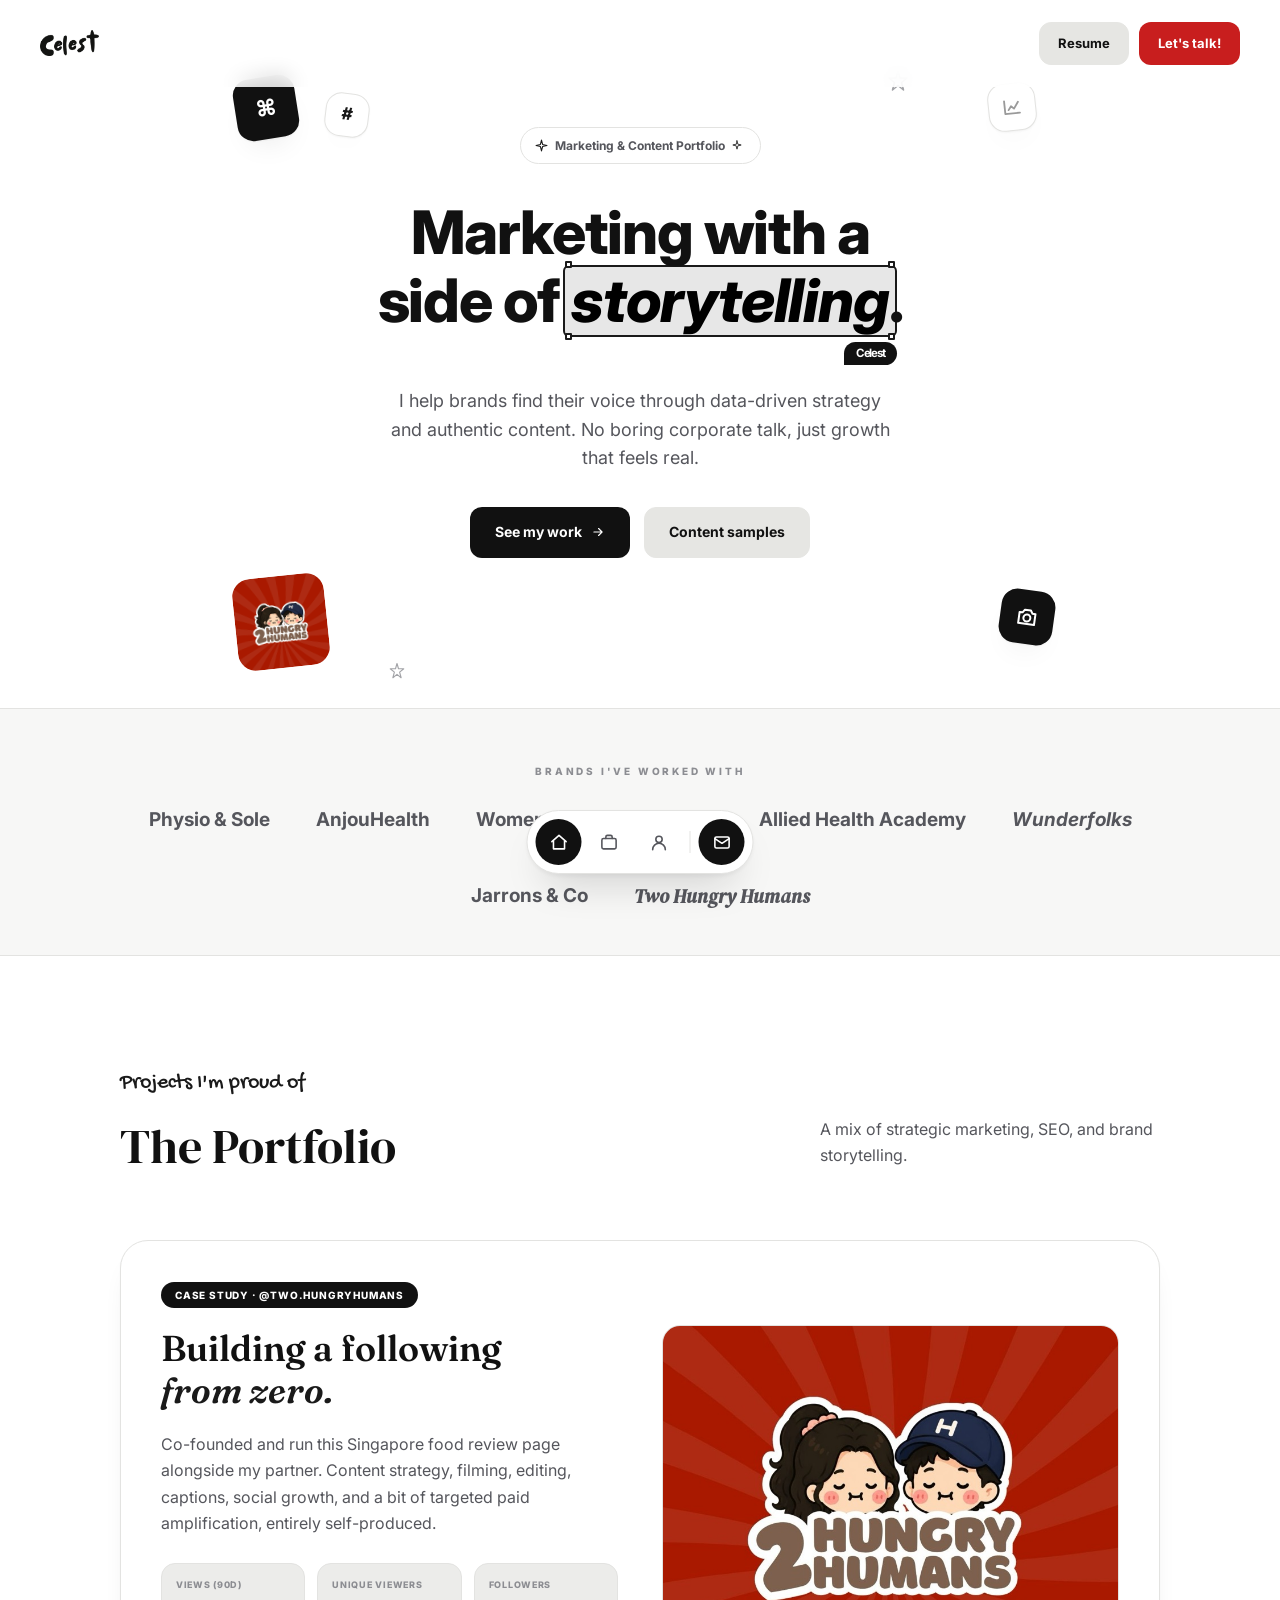
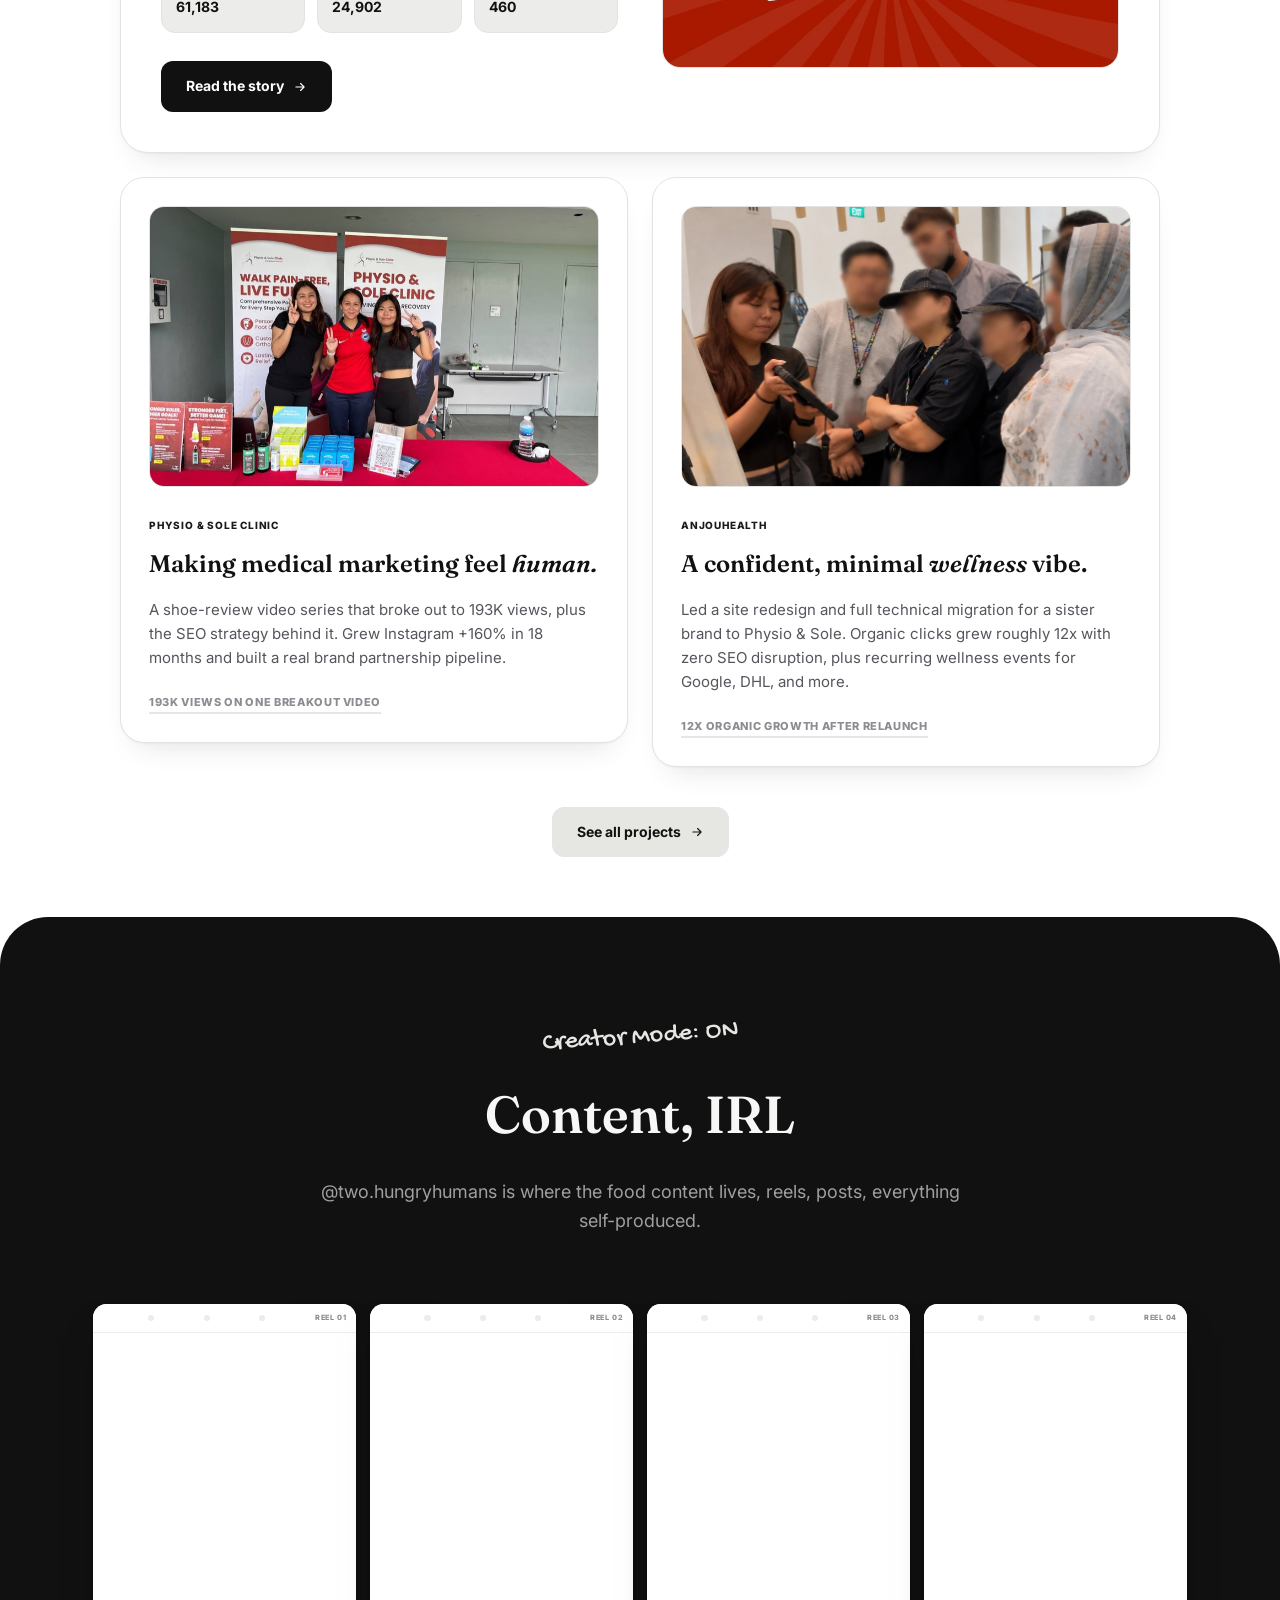
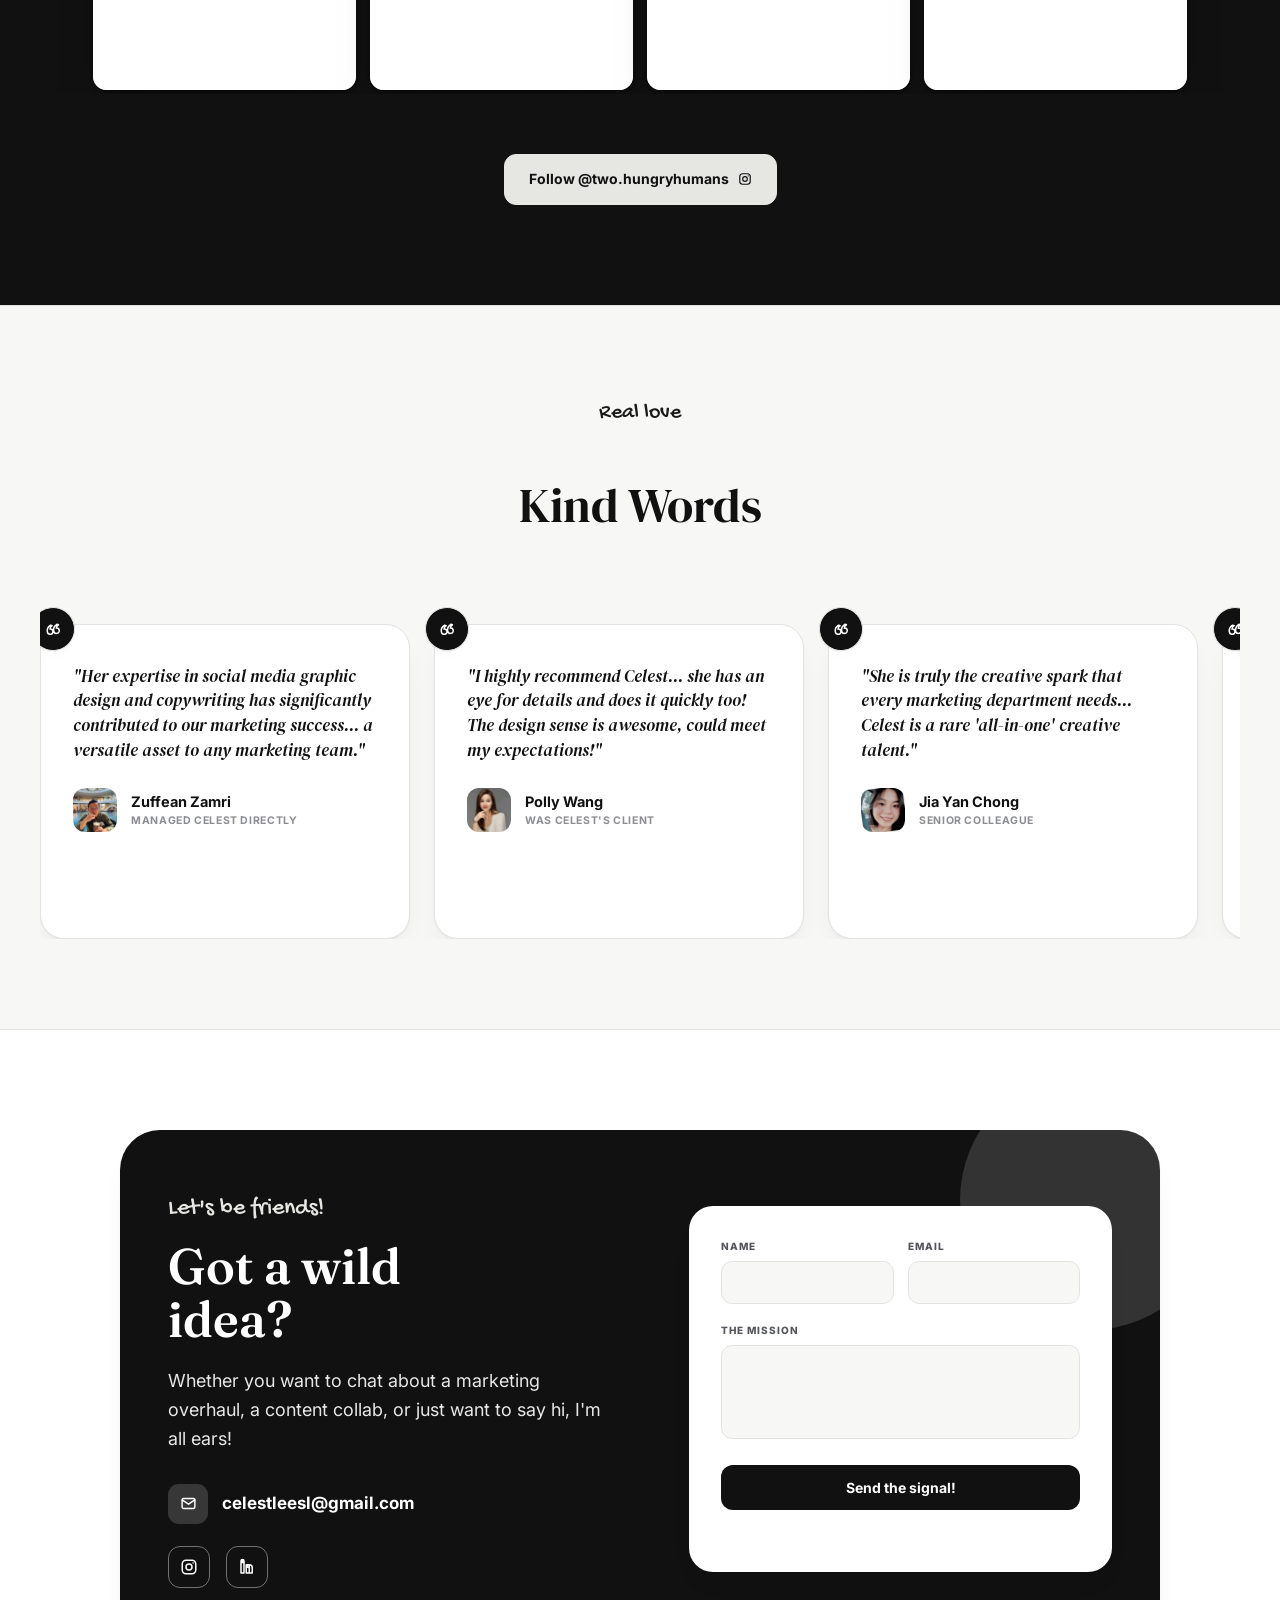
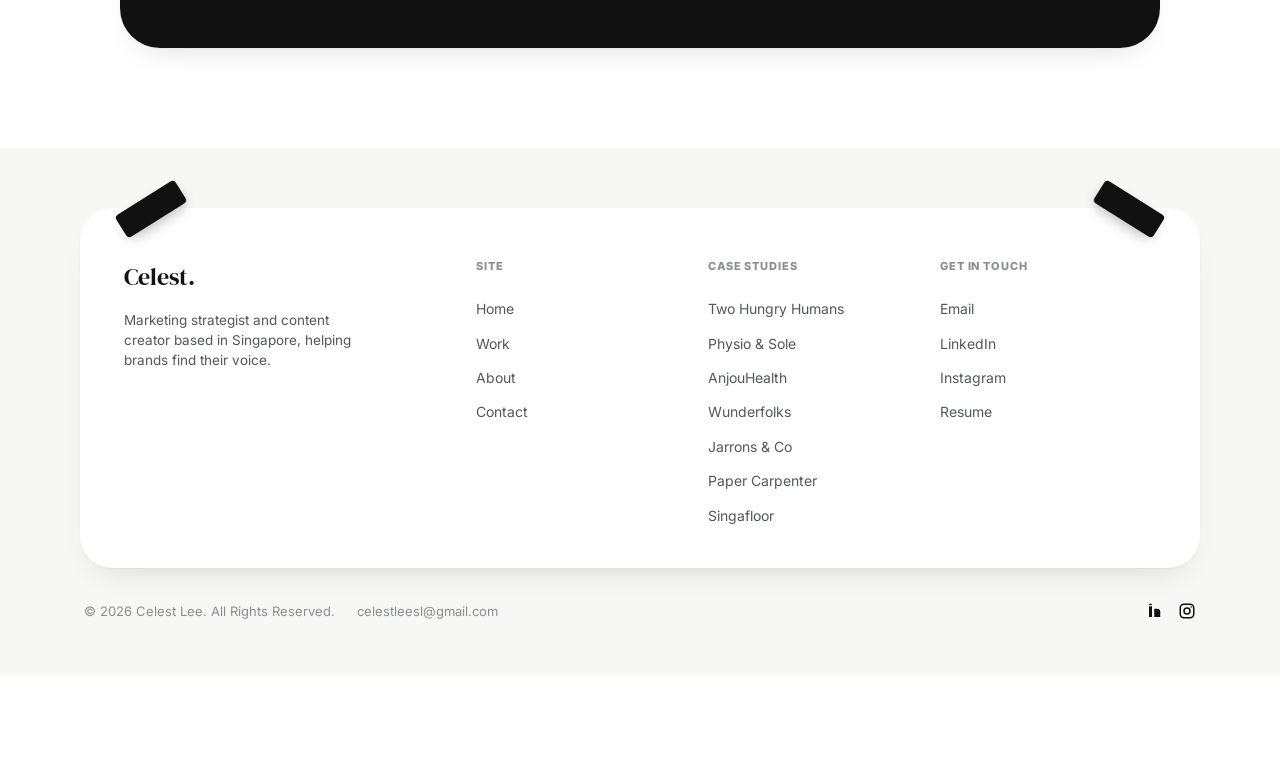
==== commit 5a33ef9b: "Correct dates and roles from LinkedIn; add missing brands and CC Home Design - Two Hungry Humans sta" ====
--- a/dock-draft.html
+++ b/dock-draft.html
@@ -355,7 +355,6 @@
   .about-hero { margin-bottom: 90px; }
   .about-hero-grid { display: grid; grid-template-columns: 1.05fr .95fr; gap: 60px; align-items: center; }
   .about-hero-copy { position: relative; }
-  .about-hero-arc { position: absolute; top: -34px; left: -8px; width: 60px; height: 60px; }
   .about-hero-title { font-family: "Fraunces", serif; font-weight: 700; font-size: clamp(38px, 5vw, 58px); line-height: 1.08; letter-spacing: -0.01em; margin: 0 0 22px; }
   .about-hero-title em { display: block; font-style: italic; font-weight: 500; }
   .about-hero-sub { font-size: 17px; color: var(--muted); line-height: 1.65; max-width: 44ch; margin: 0 0 26px; }
@@ -370,11 +369,41 @@
     .about-hero-copy { order: 2; }
     .about-hero-photo-wrap { order: 1; max-width: 260px; margin-bottom: 20px; }
     .about-hero-sub { margin-left: auto; margin-right: auto; }
-    .about-hero-arc { display: none; }
   }
 
   /* ---------- timeline ---------- */
   .about-block + .about-block { margin-top: 100px; }
+
+  /* ---------- philosophy band ---------- */
+  .philosophy-band { background: var(--ink); color: var(--paper); border-radius: 28px; padding: 60px 54px; }
+  .philosophy-grid { display: grid; grid-template-columns: 1fr 1.1fr; gap: 50px; }
+  .philosophy-eyebrow { color: var(--paper); opacity: .65; margin-bottom: 0; }
+  .philosophy-title { font-family: "Fraunces", serif; font-weight: 700; font-size: clamp(30px, 4vw, 44px); line-height: 1.1; margin: 14px 0 18px; color: var(--paper); }
+  .philosophy-title em { display: block; font-style: italic; font-weight: 500; }
+  .philosophy-sub { color: var(--paper); opacity: .7; font-size: 15px; line-height: 1.6; max-width: 38ch; margin: 0; }
+  .philosophy-list { display: grid; grid-template-columns: 1fr 1fr; gap: 34px 40px; align-content: start; }
+  .philosophy-num { font-family: "Fraunces", serif; font-style: italic; font-size: 20px; color: var(--paper); opacity: .5; margin-bottom: 10px; }
+  .philosophy-item-title { font-weight: 800; font-size: 16px; margin-bottom: 8px; color: var(--paper); }
+  .philosophy-item-desc { font-size: 14px; color: var(--paper); opacity: .65; line-height: 1.55; margin: 0; }
+  @media (max-width: 820px) { .philosophy-grid { grid-template-columns: 1fr; } .philosophy-band { padding: 44px 30px; } }
+  @media (max-width: 520px) { .philosophy-list { grid-template-columns: 1fr; } }
+
+  /* ---------- about interests ---------- */
+  .about-interests-grid { display: grid; grid-template-columns: 1.1fr .9fr; gap: 60px; align-items: center; }
+  .about-interests-title { font-family: "Fraunces", serif; font-weight: 700; font-size: clamp(32px, 4.2vw, 46px); line-height: 1.1; margin: 14px 0 16px; }
+  .about-interests-title em { display: block; font-style: italic; font-weight: 500; }
+  .about-interests-sub { font-size: 16px; color: var(--muted); line-height: 1.6; margin: 0 0 30px; max-width: 42ch; }
+  .interests-list { display: flex; flex-direction: column; gap: 22px; }
+  .interest-row { display: flex; gap: 16px; align-items: flex-start; }
+  .interest-icon { width: 44px; height: 44px; border-radius: 12px; background: var(--sand); flex: none; display: flex; align-items: center; justify-content: center; font-size: 19px; }
+  .interest-row-title { font-weight: 700; font-size: 15px; margin-bottom: 4px; }
+  .interest-row-desc { font-size: 14px; color: var(--muted); line-height: 1.55; margin: 0; }
+  .about-interests-photo { position: relative; width: 100%; max-width: 340px; margin: 0 auto; aspect-ratio: 4 / 4.8; }
+  .about-interests-photo-card { position: absolute; border-radius: 22px; overflow: hidden; border: 1px solid var(--line); box-shadow: var(--shadow-soft); }
+  .about-interests-photo-card.back { inset: 30px 0 0 30px; transform: rotate(5deg); z-index: 1; }
+  .about-interests-photo-card.front { inset: 0 30px 30px 0; transform: rotate(-4deg); z-index: 2; }
+  .about-interests-photo-card img { width: 100%; height: 100%; object-fit: cover; display: block; }
+  @media (max-width: 820px) { .about-interests-grid { grid-template-columns: 1fr; } .about-interests-photo { max-width: 280px; margin: 0 auto 30px; } }
   .timeline { max-width: 860px; margin: 0 auto; position: relative; }
   .timeline::before { content: ''; position: absolute; left: 50%; top: 0; bottom: 0; width: 1px; background: var(--line); transform: translateX(-50%); }
   .t-row { display: grid; grid-template-columns: 1fr 1fr; gap: 50px; position: relative; padding-bottom: 56px; }
@@ -567,6 +596,7 @@
         <span>Physio &amp; Sole</span>
         <span>AnjouHealth</span>
         <span>Women &amp; Children Centre</span>
+        <span>Allied Health Academy</span>
         <span style="font-style:italic;">Wunderfolks</span>
         <span>Jarrons &amp; Co</span>
         <span style="font-family:'DM Serif Display',serif; font-style:italic;">Two Hungry Humans</span>
@@ -736,7 +766,6 @@
       <div class="about-hero">
         <div class="about-hero-grid">
           <div class="about-hero-copy reveal">
-            <svg class="about-hero-arc" viewBox="0 0 60 60" fill="none" stroke="var(--faint)" stroke-width="1.5"><path d="M4 56C4 28 26 4 56 4" stroke-linecap="round" stroke-dasharray="2 6"/></svg>
             <h1 class="about-hero-title">Strategy with a<em>human touch.</em></h1>
             <p class="about-hero-sub">I'm Celest, a storyteller by nature and a strategist by trade. Based in Singapore, I bridge the gap between creative instinct and data-backed results.</p>
             <span class="about-hero-tag">based in sunny SG 🇸🇬</span>
@@ -749,15 +778,49 @@
       </div>
 
       <div class="about-block">
+        <div class="philosophy-band reveal">
+          <div class="philosophy-grid">
+            <div>
+              <div class="hand sec-eyebrow philosophy-eyebrow">Philosophy</div>
+              <h3 class="philosophy-title">Built on<em>intentionality.</em></h3>
+              <p class="philosophy-sub">I don't believe in growth for growth's sake. I believe in strategy you can actually explain, and content that still sounds like a person wrote it.</p>
+            </div>
+            <div class="philosophy-list">
+              <div>
+                <div class="philosophy-num">01</div>
+                <div class="philosophy-item-title">Strategy First</div>
+                <p class="philosophy-item-desc">Content is the output, but strategy is the engine. I start with the "why" before the "what."</p>
+              </div>
+              <div>
+                <div class="philosophy-num">02</div>
+                <div class="philosophy-item-title">Real Data, Small Bets</div>
+                <p class="philosophy-item-desc">I'd rather test a small paid budget and learn something true than guess big and hope.</p>
+              </div>
+              <div>
+                <div class="philosophy-num">03</div>
+                <div class="philosophy-item-title">Hands-On, Always</div>
+                <p class="philosophy-item-desc">I still film, edit, and post my own content. The best strategy comes from doing the work, not just directing it.</p>
+              </div>
+              <div>
+                <div class="philosophy-num">04</div>
+                <div class="philosophy-item-title">No Fluff</div>
+                <p class="philosophy-item-desc">If a number or a quote is on my site, it's real. I'd rather show a smaller true result than a bigger fake one.</p>
+              </div>
+            </div>
+          </div>
+        </div>
+      </div>
+
+      <div class="about-block">
         <div class="sec-head reveal center" style="margin-bottom:40px;">
           <h3 style="font-size:26px;">The Journey</h3>
         </div>
         <div class="timeline">
           <div class="t-row reveal">
-            <div class="t-label"><div class="t-date">2024 - Now</div><h3>Multi-Brand Marketing</h3></div>
+            <div class="t-label"><div class="t-date">May 2024 - Now</div><h3>Multi-Brand Marketing</h3></div>
             <div class="t-card pop">
-              <h4>Marketing Executive, Physio &amp; Sole / AnjouHealth</h4>
-              <p>Planning and executing content, SEO, and campaigns across two sister healthcare brands. Email, social, paid ads, and the reporting that shows what's working.</p>
+              <h4>Marketing Executive, Physio &amp; Sole Clinic Group</h4>
+              <p>Planning and executing content, SEO, and campaigns across four healthcare and wellness brands: Physio &amp; Sole, AnjouHealth, WACC, and Allied Health Academy. Email, social, paid ads, and the reporting that shows what's working.</p>
             </div>
             <div class="t-dot"></div>
           </div>
@@ -770,15 +833,23 @@
             <div class="t-dot"></div>
           </div>
           <div class="t-row reveal">
-            <div class="t-label"><div class="t-date">Jan 2024</div><h3>Jarrons &amp; Co</h3></div>
+            <div class="t-label"><div class="t-date">Nov 2023 - Apr 2024</div><h3>Jarrons &amp; Co</h3></div>
             <div class="t-card pop">
-              <h4>Freelance Social Media Marketer</h4>
-              <p>A short, focused engagement: a guessing-game teaser campaign and giveaway for a brand collaboration with Baa Baa Sheepz, plus building Jarrons &amp; Co's Xiaohongshu (RED) presence from scratch.</p>
+              <h4>Marketing Executive</h4>
+              <p>Campaigns and product video for a baby-products retailer, including a guessing-game teaser and giveaway with Baa Baa Sheepz, plus building Jarrons &amp; Co's Xiaohongshu (RED) presence from scratch.</p>
             </div>
             <div class="t-dot"></div>
           </div>
           <div class="t-row reveal">
-            <div class="t-label"><div class="t-date">2022 - 2023</div><h3>Wunderfolks</h3></div>
+            <div class="t-label"><div class="t-date">Jun 2023 - Feb 2024</div><h3>CC Home Design</h3></div>
+            <div class="t-card pop">
+              <h4>Freelance Web Designer</h4>
+              <p>Designed mobile and desktop product listings and applied SEO best practices to help them rank and convert.</p>
+            </div>
+            <div class="t-dot"></div>
+          </div>
+          <div class="t-row reveal">
+            <div class="t-label"><div class="t-date">Apr 2022 - Oct 2023</div><h3>Wunderfolks</h3></div>
             <div class="t-card pop">
               <h4>Marketing &amp; Graphic Designer</h4>
               <p>Built the content calendar, designed marketing collateral, and wrote copy for campaigns across web, e-commerce, and social. Learning how growth compounds when the system is right.</p>
@@ -835,7 +906,7 @@
             <div>
               <div class="edu-school">Nanyang Polytechnic</div>
               <div class="edu-course">Diploma, Content Creation for E-Commerce (Work-Study)</div>
-              <div class="edu-meta">Jul 2022 – Jul 2023 · GPA 3.78/4.0</div>
+              <div class="edu-meta">Jul 2022 – Jul 2023 · GPA 3.74</div>
               <p class="edu-desc">Video and photo production, e-commerce copywriting, and platform-specific content strategy, learned on the job through the work-study placement at Wunderfolks.</p>
             </div>
           </div>
@@ -881,37 +952,62 @@
               <span class="skill-tag">Notion</span>
               <span class="skill-tag">Canva</span>
               <span class="skill-tag">Claude</span>
+              <span class="skill-tag">ChatGPT</span>
+              <span class="skill-tag">CapCut</span>
+              <span class="skill-tag">Figma</span>
+              <span class="skill-tag">Photoshop</span>
+              <span class="skill-tag">Illustrator</span>
+              <span class="skill-tag">Lightroom</span>
+              <span class="skill-tag">Meta Business Suite</span>
+              <span class="skill-tag">Meta Ads Manager</span>
+              <span class="skill-tag">Google Ads</span>
             </div>
           </div>
         </div>
       </div>
 
       <div class="about-block">
-        <div class="sec-head reveal center" style="margin-bottom:40px;">
-          <div class="hand sec-eyebrow" style="margin-bottom:0;">Off the clock</div>
-          <h3 style="font-size:26px;">Things I Enjoy</h3>
-        </div>
-        <div class="interests-grid">
-          <div class="interest-card reveal" tabindex="0" role="button" aria-label="Coffee, tap to reveal">
-            <div class="interest-inner">
-              <div class="interest-face interest-front"><span class="emoji">☕</span><span>Coffee</span></div>
-              <div class="interest-face interest-back">Oat milk flat white, always. Best planning happens over one.</div>
-            </div>
-          </div>
-          <div class="interest-card reveal" tabindex="0" role="button" aria-label="Travel, tap to reveal">
-            <div class="interest-inner">
-              <div class="interest-face interest-front"><span class="emoji">✈️</span><span>Travel</span></div>
-              <div class="interest-face interest-back">Always plotting the next trip. Good food and better views.</div>
-            </div>
-          </div>
-          <div class="interest-card reveal" tabindex="0" role="button" aria-label="Tattoos, tap to reveal">
-            <div class="interest-inner">
-              <div class="interest-face interest-front"><span class="emoji">🖋️</span><span>Tattoos</span></div>
-              <div class="interest-face interest-back">A few and counting. Each one has its own story.</div>
-            </div>
-          </div>
-        </div>
-        <p class="interests-hint">Tap a card to flip it</p>
+        <div class="about-interests-grid">
+          <div class="reveal">
+            <div class="hand sec-eyebrow" style="margin-bottom:0;">Off the clock</div>
+            <h3 class="about-interests-title">Beyond the<em>screen.</em></h3>
+            <p class="about-interests-sub">Strategy is what I do, but these are the things that keep my creative cup full.</p>
+            <div class="interests-list">
+              <div class="interest-row">
+                <div class="interest-icon"><span class="emoji">🐾</span></div>
+                <div>
+                  <div class="interest-row-title">Pets</div>
+                  <p class="interest-row-desc">Ah Pui, a dachshund-golden retriever mix, adopted, not bought. She runs the house now, and weekend walks with her are usually where my best ideas actually show up, not in meetings.</p>
+                </div>
+              </div>
+              <div class="interest-row">
+                <div class="interest-icon"><span class="emoji">☕</span></div>
+                <div>
+                  <div class="interest-row-title">Coffee</div>
+                  <p class="interest-row-desc">Oat milk flat white, non-negotiable. I've got a whole ritual around it: quiet kitchen, fifteen minutes, no phone. Most of my best campaign ideas showed up mid-sip, not mid-brainstorm.</p>
+                </div>
+              </div>
+              <div class="interest-row">
+                <div class="interest-icon"><span class="emoji">✈️</span></div>
+                <div>
+                  <div class="interest-row-title">Travel</div>
+                  <p class="interest-row-desc">Three weeks backpacking across Europe, the Dolomites in Italy and the mountains above Lake Lucerne in Switzerland, is still one of my favourite trips to date.</p>
+                </div>
+              </div>
+              <div class="interest-row">
+                <div class="interest-icon"><span class="emoji">🖋️</span></div>
+                <div>
+                  <div class="interest-row-title">Tattoos</div>
+                  <p class="interest-row-desc">Every one of mine marks something I didn't want to forget, not a trend I liked that year. My arm's basically a timeline at this point.</p>
+                </div>
+              </div>
+            </div>
+          </div>
+          <div class="about-interests-photo reveal">
+            <div class="about-interests-photo-card back"><img src="assets/travel-switzerland-web.jpg" alt="Celest overlooking Lake Lucerne, Switzerland"></div>
+            <div class="about-interests-photo-card front"><img src="assets/travel-italy-web.jpg" alt="Celest in the Dolomites, Italy"></div>
+          </div>
+        </div>
       </div>
     </div>
   </section>
@@ -963,7 +1059,7 @@
             <div class="case-tag">Wunderfolks</div>
             <h3>Turning a shop opening into a <em style="font-style:italic;">social</em> moment.</h3>
             <p>Content strategy and design for the Tampines outlet launch.</p>
-            <span class="case-status">2022 - 2023</span>
+            <span class="case-status">Apr 2022 - Oct 2023</span>
           </article>
         </a>
         <a href="#case-jarrons" class="case-card-link">
@@ -990,7 +1086,7 @@
             <div class="case-tag">Singafloor</div>
             <h3>Flooring content people <em style="font-style:italic;">actually stop for.</em></h3>
             <p>Social content strategy and name card design for a flooring &amp; interiors brand.</p>
-            <span class="case-status">2023</span>
+            <span class="case-status">2022 - 2023</span>
           </article>
         </a>
       </div>
@@ -1053,7 +1149,7 @@
       <div class="case-detail-hero reveal"><img src="assets/thh-logo-web.jpg" alt="Two Hungry Humans logo"></div>
       <div class="case-meta-row">
         <span class="case-tag" style="margin-bottom:0;">Case Study · @two.hungryhumans</span>
-        <span class="case-status-pill live"><span class="dot"></span>Ongoing since 2024</span>
+        <span class="case-status-pill live"><span class="dot"></span>Ongoing since June 2026</span>
       </div>
       <h1 class="case-h1-v2">Building a following<em>from zero.</em></h1>
 
@@ -1068,7 +1164,7 @@
         </div>
         <div>
           <div class="case-vision-label">Duration</div>
-          <div class="case-sidebar-value">Jan 2024 - Present</div>
+          <div class="case-sidebar-value">Jun 2026 - Present</div>
         </div>
       </div>
 
@@ -1211,7 +1307,7 @@
       <div class="case-detail-hero reveal"><img src="assets/physio-sole-web.jpg" alt="Physio &amp; Sole Clinic team at a roadshow"></div>
       <div class="case-meta-row">
         <span class="case-tag" style="margin-bottom:0;">Case Study · Physio &amp; Sole Clinic</span>
-        <span class="case-status-pill live"><span class="dot"></span>Ongoing since 2024</span>
+        <span class="case-status-pill live"><span class="dot"></span>Ongoing since May 2024</span>
       </div>
       <h1 class="case-h1-v2">Making medical marketing<em>feel human.</em></h1>
 
@@ -1226,7 +1322,7 @@
         </div>
         <div>
           <div class="case-vision-label">Duration</div>
-          <div class="case-sidebar-value">2024 - Present</div>
+          <div class="case-sidebar-value">May 2024 - Present</div>
         </div>
       </div>
 
@@ -1516,7 +1612,7 @@
       <div class="case-detail-hero reveal"><img src="assets/wunderfolks-web.jpg" alt="Wunderfolks Tampines outlet, website and Instagram mockups"></div>
       <div class="case-meta-row">
         <span class="case-tag" style="margin-bottom:0;">Case Study · Wunderfolks</span>
-        <span class="case-status-pill">2022 - 2023</span>
+        <span class="case-status-pill">Apr 2022 - Oct 2023</span>
       </div>
       <h1 class="case-h1-v2">Turning a shop opening<em>into a social moment.</em></h1>
 
@@ -1531,7 +1627,7 @@
         </div>
         <div>
           <div class="case-vision-label">Duration</div>
-          <div class="case-sidebar-value">2022 - 2023</div>
+          <div class="case-sidebar-value">Apr 2022 - Oct 2023</div>
         </div>
       </div>
 
@@ -1611,7 +1707,7 @@
       <div class="case-detail-hero reveal"><img src="assets/jarrons-web.jpg" alt="Jarrons & Co x Baa Baa Sheepz warehouse sale teaser post"></div>
       <div class="case-meta-row">
         <span class="case-tag" style="margin-bottom:0;">Case Study · Jarrons &amp; Co</span>
-        <span class="case-status-pill">Jan 2024</span>
+        <span class="case-status-pill">Nov 2023 - Apr 2024</span>
       </div>
       <h1 class="case-h1-v2">A warehouse sale<em>that sold itself.</em></h1>
 
@@ -1622,11 +1718,11 @@
         </div>
         <div>
           <div class="case-vision-label">Role</div>
-          <div class="case-sidebar-value">Freelance Social Media Marketer</div>
+          <div class="case-sidebar-value">Marketing Executive</div>
         </div>
         <div>
           <div class="case-vision-label">Duration</div>
-          <div class="case-sidebar-value">Jan 2024</div>
+          <div class="case-sidebar-value">Nov 2023 - Apr 2024</div>
         </div>
       </div>
 
@@ -1786,7 +1882,7 @@
       <div class="case-detail-hero reveal"><img src="assets/singafloor-web.jpg" alt="Singafloor Instagram post teasing a new flooring collection launch"></div>
       <div class="case-meta-row">
         <span class="case-tag" style="margin-bottom:0;">Case Study · Singafloor</span>
-        <span class="case-status-pill">2023</span>
+        <span class="case-status-pill">2022 - 2023</span>
       </div>
       <h1 class="case-h1-v2">Flooring content<em>people actually stop for.</em></h1>
 
@@ -1797,11 +1893,11 @@
         </div>
         <div>
           <div class="case-vision-label">Role</div>
-          <div class="case-sidebar-value">Social Media Marketer &amp; Graphic Designer</div>
+          <div class="case-sidebar-value">Freelance Graphic Designer</div>
         </div>
         <div>
           <div class="case-vision-label">Duration</div>
-          <div class="case-sidebar-value">2023</div>
+          <div class="case-sidebar-value">Mar 2022 - May 2023</div>
         </div>
       </div>
 
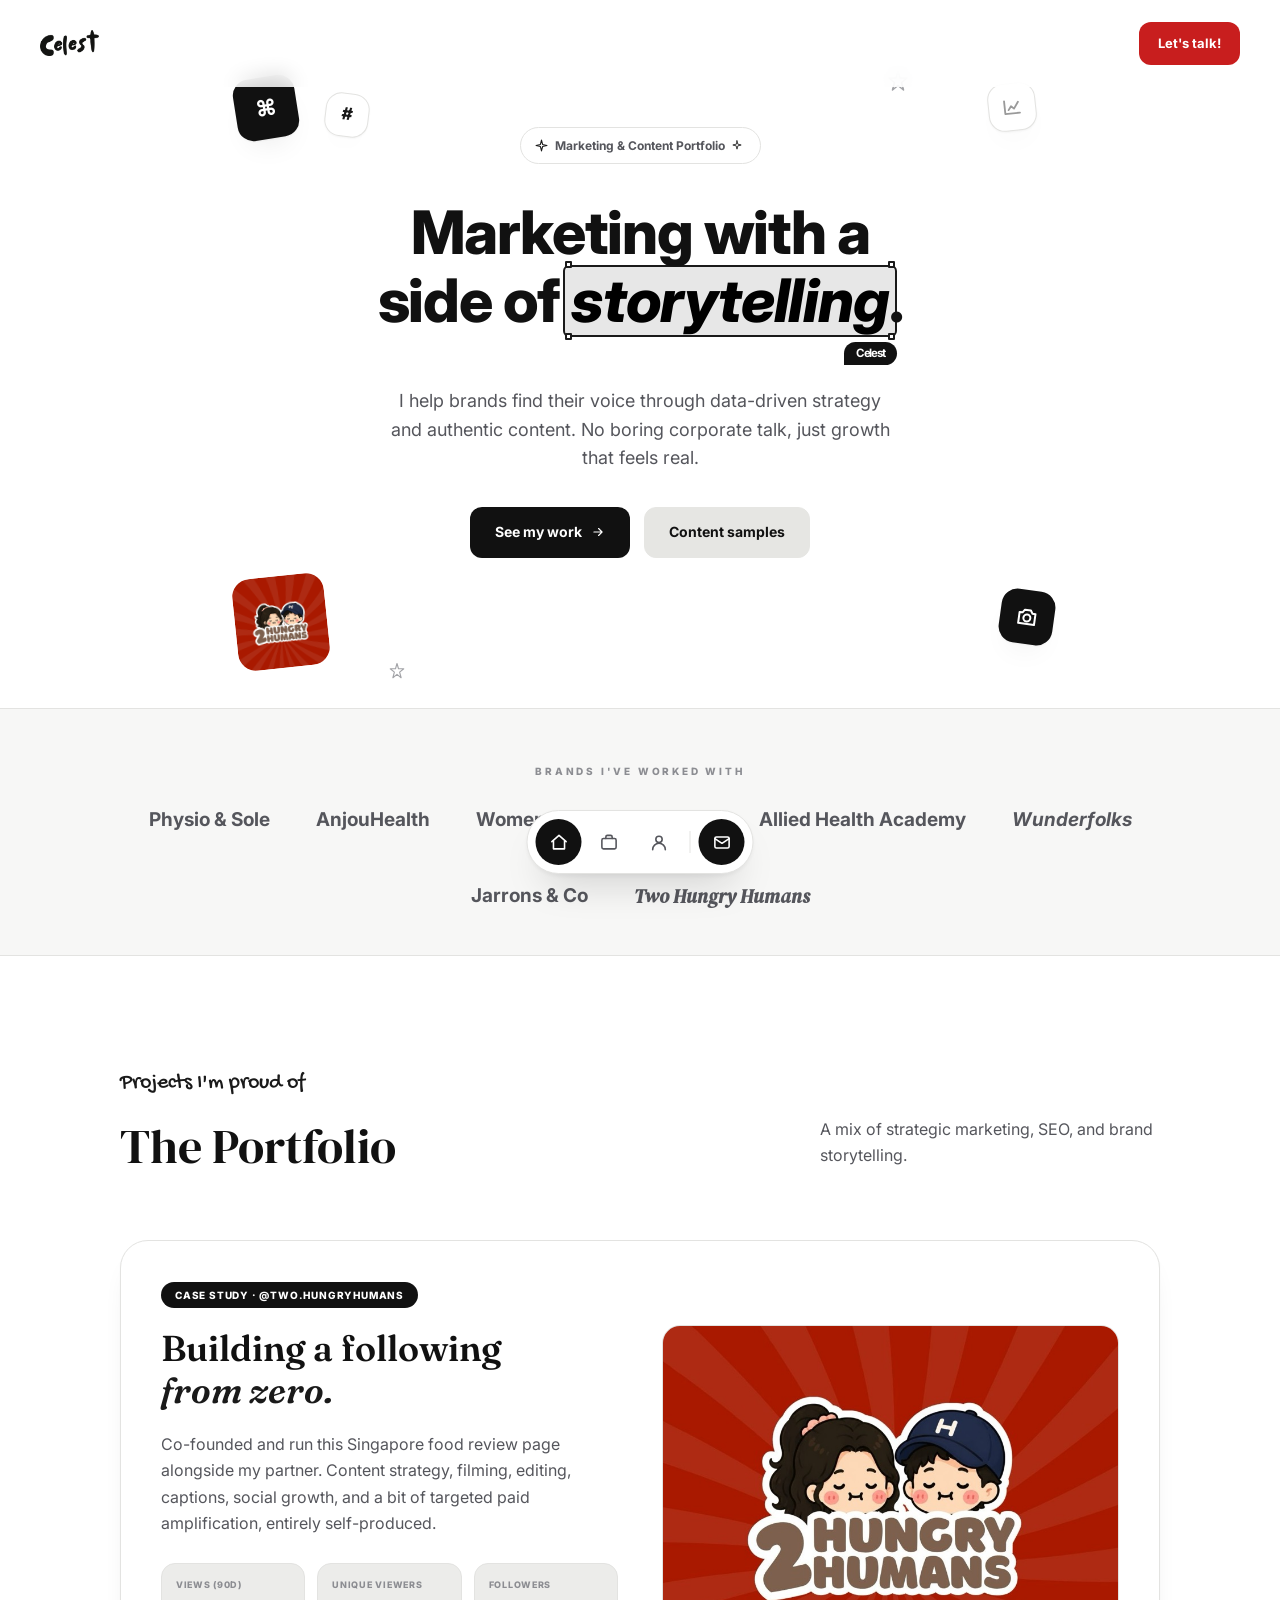
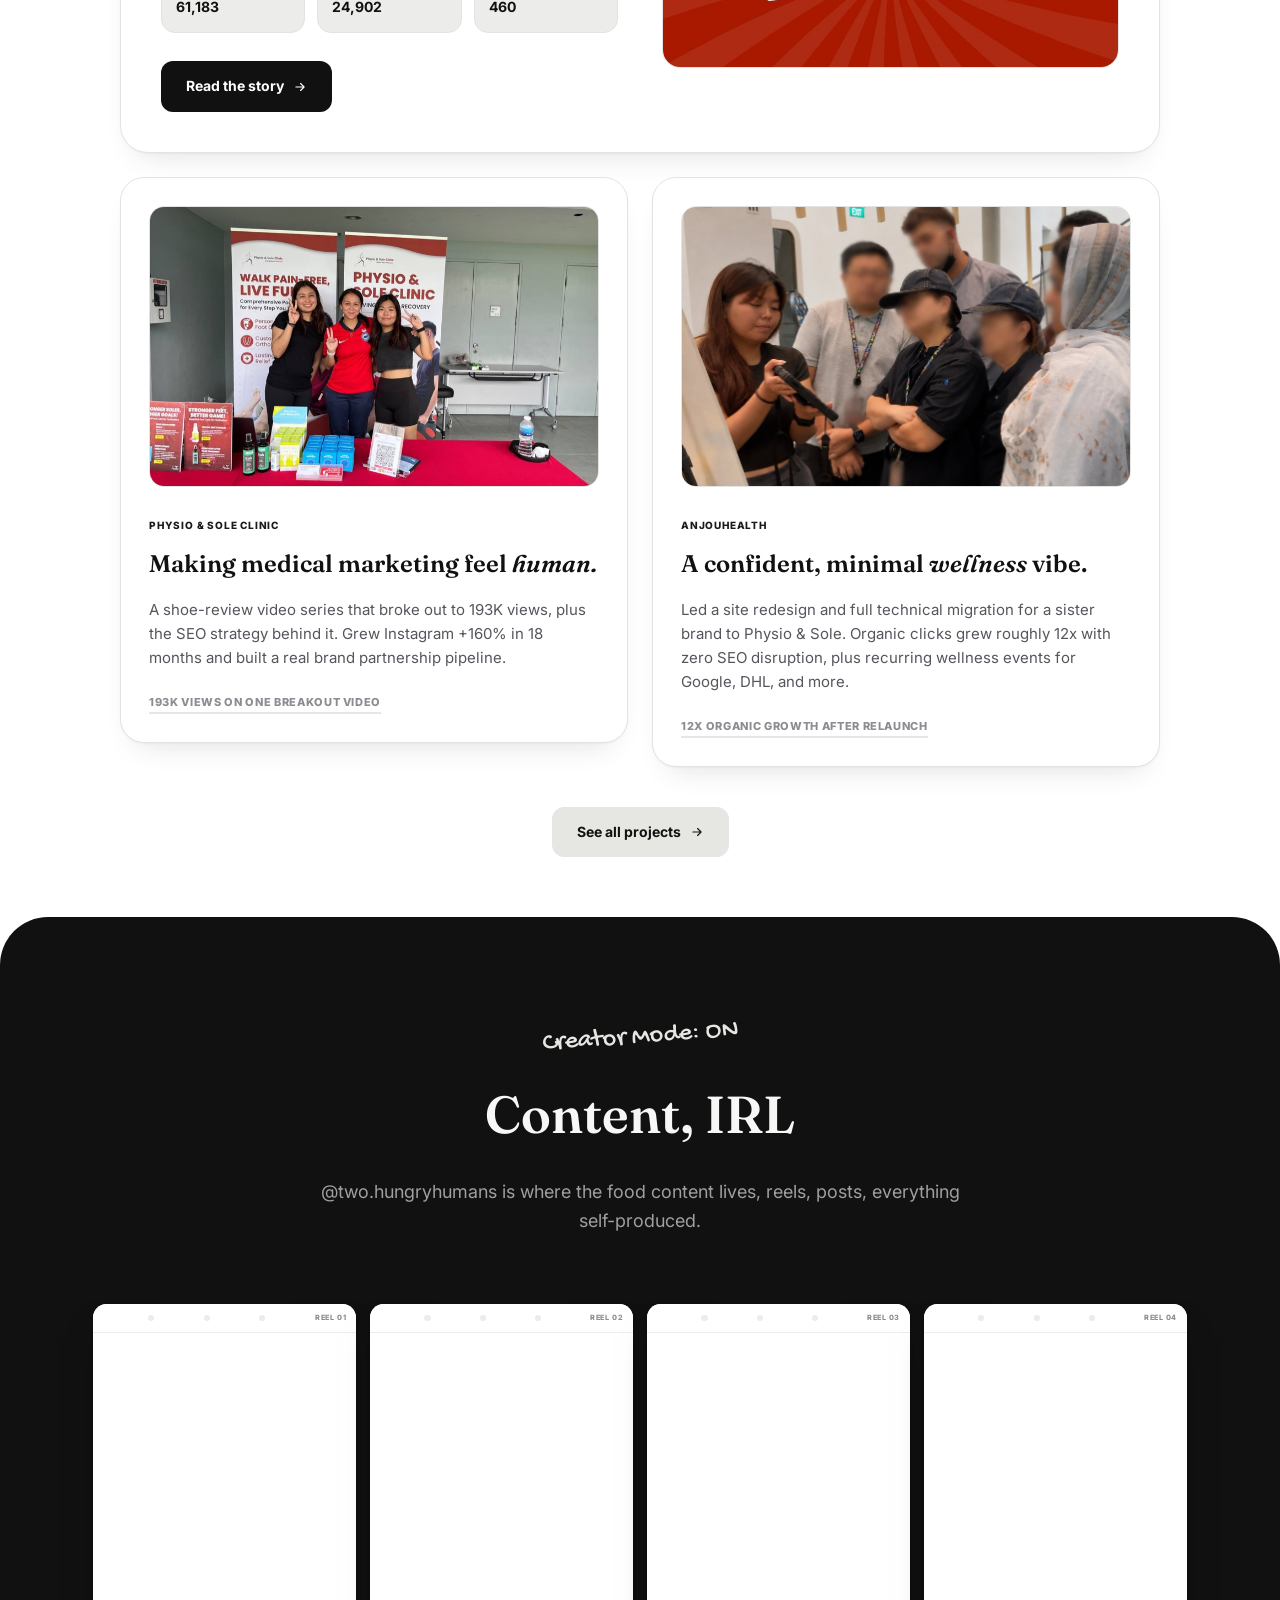
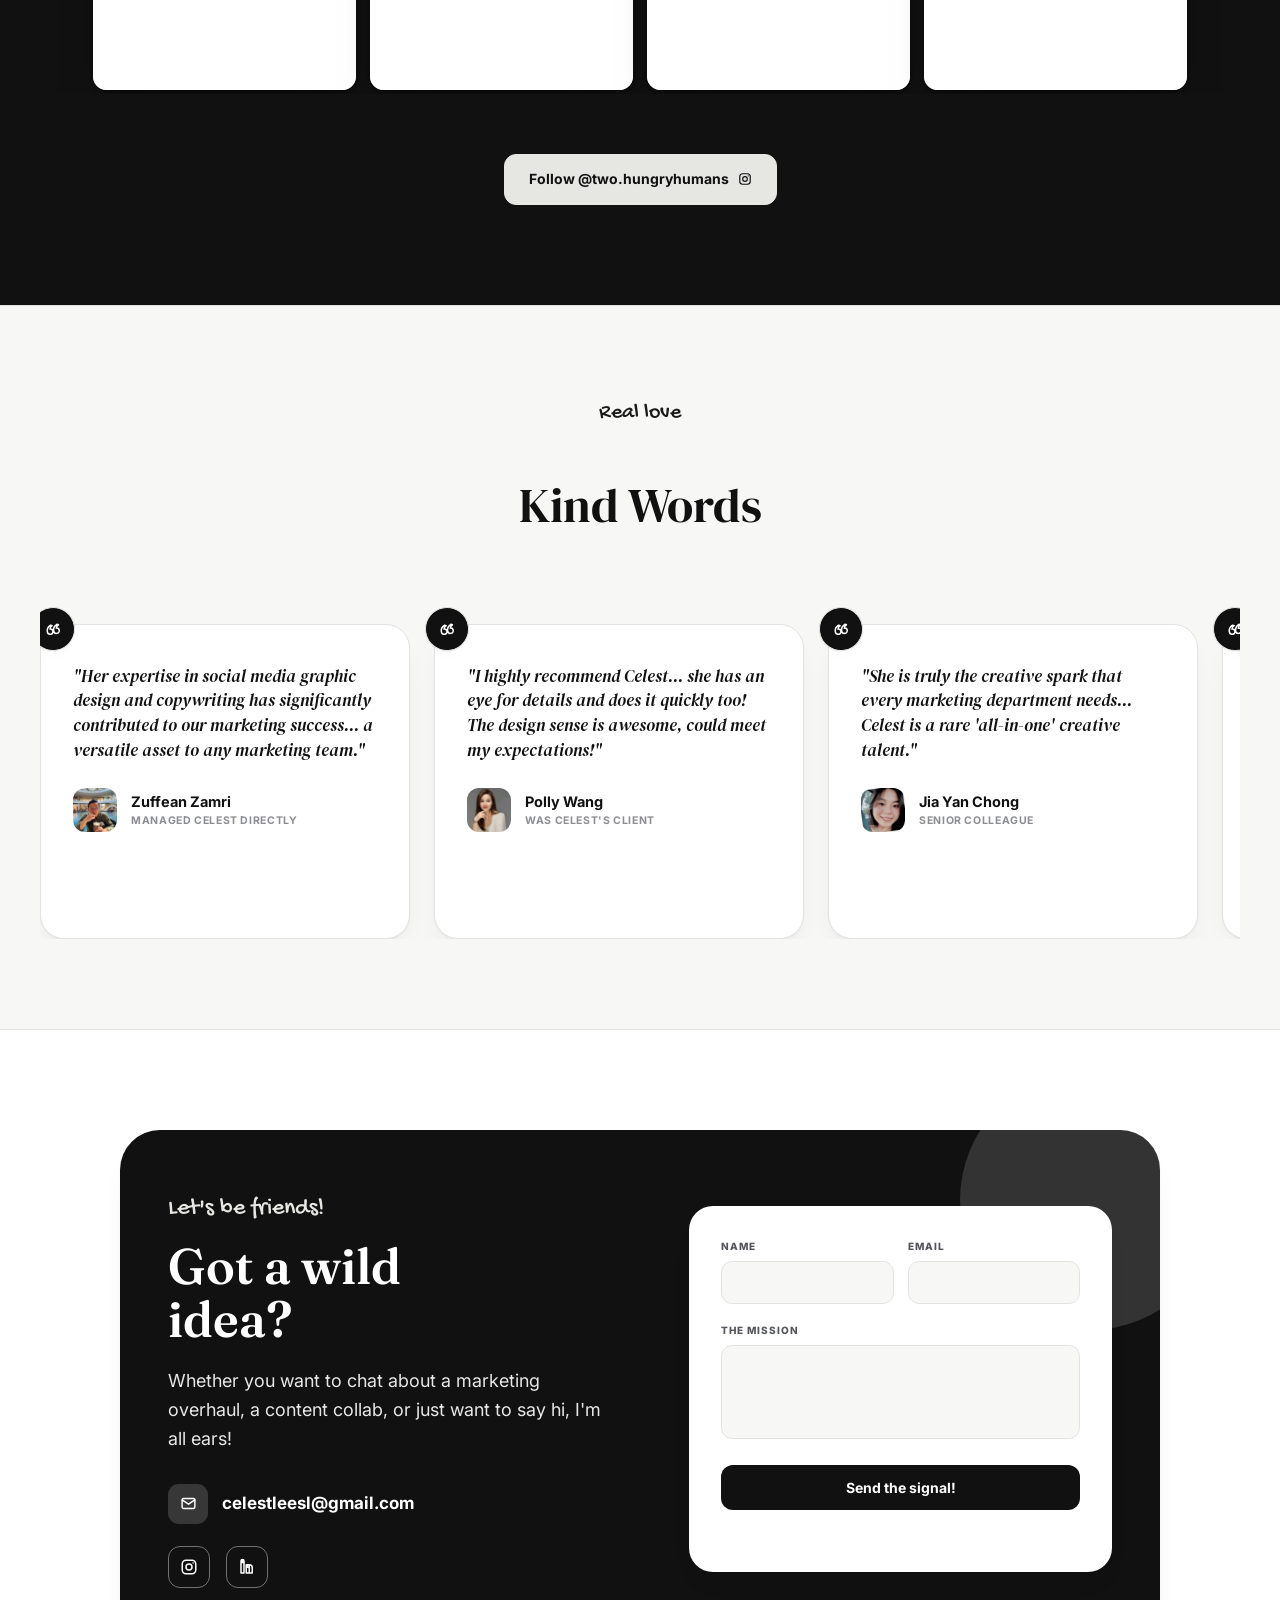
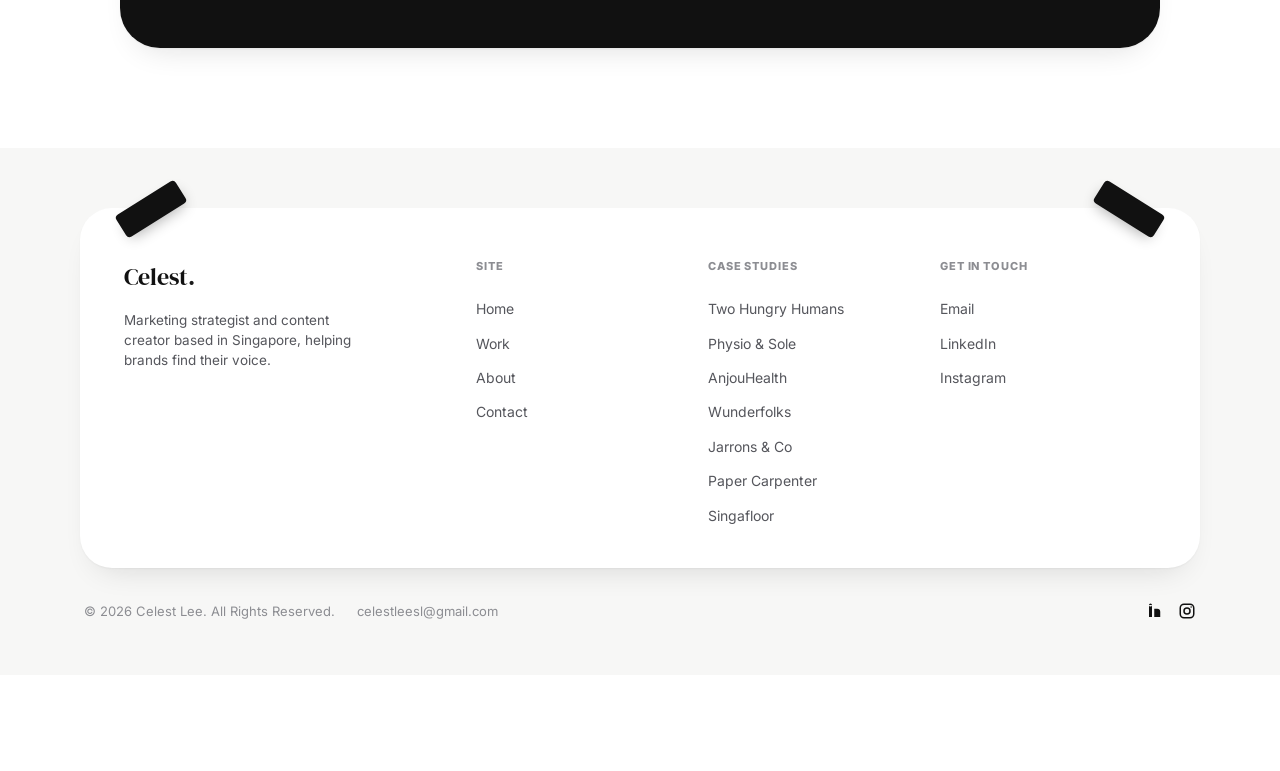
==== commit 59b7743c: "Remove the resume from the site Drops the Resume buttons/links from the holding page, topbar and foo" ====
--- a/dock-draft.html
+++ b/dock-draft.html
@@ -554,7 +554,6 @@
     <img src="assets/celest-logo-web.png" alt="Celest" class="topbar-logo" style="height:26px;">
   </a>
   <div class="topbar-actions">
-    <a href="assets/Celest-Lee-Resume.pdf" target="_blank" rel="noopener" class="btn btn-sand">Resume</a>
     <a href="#contact" class="btn btn-red">Let's talk!</a>
   </div>
 </div>
@@ -841,14 +840,6 @@
             <div class="t-dot"></div>
           </div>
           <div class="t-row reveal">
-            <div class="t-label"><div class="t-date">Jun 2023 - Feb 2024</div><h3>CC Home Design</h3></div>
-            <div class="t-card pop">
-              <h4>Freelance Web Designer</h4>
-              <p>Designed mobile and desktop product listings and applied SEO best practices to help them rank and convert.</p>
-            </div>
-            <div class="t-dot"></div>
-          </div>
-          <div class="t-row reveal">
             <div class="t-label"><div class="t-date">Apr 2022 - Oct 2023</div><h3>Wunderfolks</h3></div>
             <div class="t-card pop">
               <h4>Marketing &amp; Graphic Designer</h4>
@@ -969,36 +960,29 @@
       <div class="about-block">
         <div class="about-interests-grid">
           <div class="reveal">
-            <div class="hand sec-eyebrow" style="margin-bottom:0;">Off the clock</div>
+            <div class="hand sec-eyebrow" style="margin-bottom:0;">Hobbies</div>
             <h3 class="about-interests-title">Beyond the<em>screen.</em></h3>
-            <p class="about-interests-sub">Strategy is what I do, but these are the things that keep my creative cup full.</p>
+            <p class="about-interests-sub">Strategy is what I do, but these are what I do for fun, and what keeps my creative cup full.</p>
             <div class="interests-list">
               <div class="interest-row">
-                <div class="interest-icon"><span class="emoji">🐾</span></div>
+                <div class="interest-icon"><span class="emoji">✈️</span></div>
                 <div>
-                  <div class="interest-row-title">Pets</div>
-                  <p class="interest-row-desc">Ah Pui, a dachshund-golden retriever mix, adopted, not bought. She runs the house now, and weekend walks with her are usually where my best ideas actually show up, not in meetings.</p>
+                  <div class="interest-row-title">Travelling</div>
+                  <p class="interest-row-desc">Three weeks backpacking across Europe, the Dolomites in Italy and the mountains above Lake Lucerne in Switzerland, is still one of my favourite trips to date.</p>
                 </div>
               </div>
               <div class="interest-row">
                 <div class="interest-icon"><span class="emoji">☕</span></div>
                 <div>
-                  <div class="interest-row-title">Coffee</div>
+                  <div class="interest-row-title">Coffee rituals</div>
                   <p class="interest-row-desc">Oat milk flat white, non-negotiable. I've got a whole ritual around it: quiet kitchen, fifteen minutes, no phone. Most of my best campaign ideas showed up mid-sip, not mid-brainstorm.</p>
                 </div>
               </div>
               <div class="interest-row">
-                <div class="interest-icon"><span class="emoji">✈️</span></div>
+                <div class="interest-icon"><span class="emoji">🐾</span></div>
                 <div>
-                  <div class="interest-row-title">Travel</div>
-                  <p class="interest-row-desc">Three weeks backpacking across Europe, the Dolomites in Italy and the mountains above Lake Lucerne in Switzerland, is still one of my favourite trips to date.</p>
-                </div>
-              </div>
-              <div class="interest-row">
-                <div class="interest-icon"><span class="emoji">🖋️</span></div>
-                <div>
-                  <div class="interest-row-title">Tattoos</div>
-                  <p class="interest-row-desc">Every one of mine marks something I didn't want to forget, not a trend I liked that year. My arm's basically a timeline at this point.</p>
+                  <div class="interest-row-title">Walks with Ah Pui</div>
+                  <p class="interest-row-desc">Ah Pui is a dachshund-golden retriever mix, adopted, not bought. She runs the house now, and our weekend walks are usually where my best ideas actually show up, not in meetings.</p>
                 </div>
               </div>
             </div>
@@ -1981,7 +1965,6 @@
           <a href="mailto:celestleesl@gmail.com">Email</a>
           <a href="https://www.linkedin.com/in/celestleesl" target="_blank" rel="noopener">LinkedIn</a>
           <a href="https://instagram.com/two.hungryhumans" target="_blank" rel="noopener">Instagram</a>
-          <a href="assets/Celest-Lee-Resume.pdf" target="_blank" rel="noopener">Resume</a>
         </div>
       </div>
     </div>
